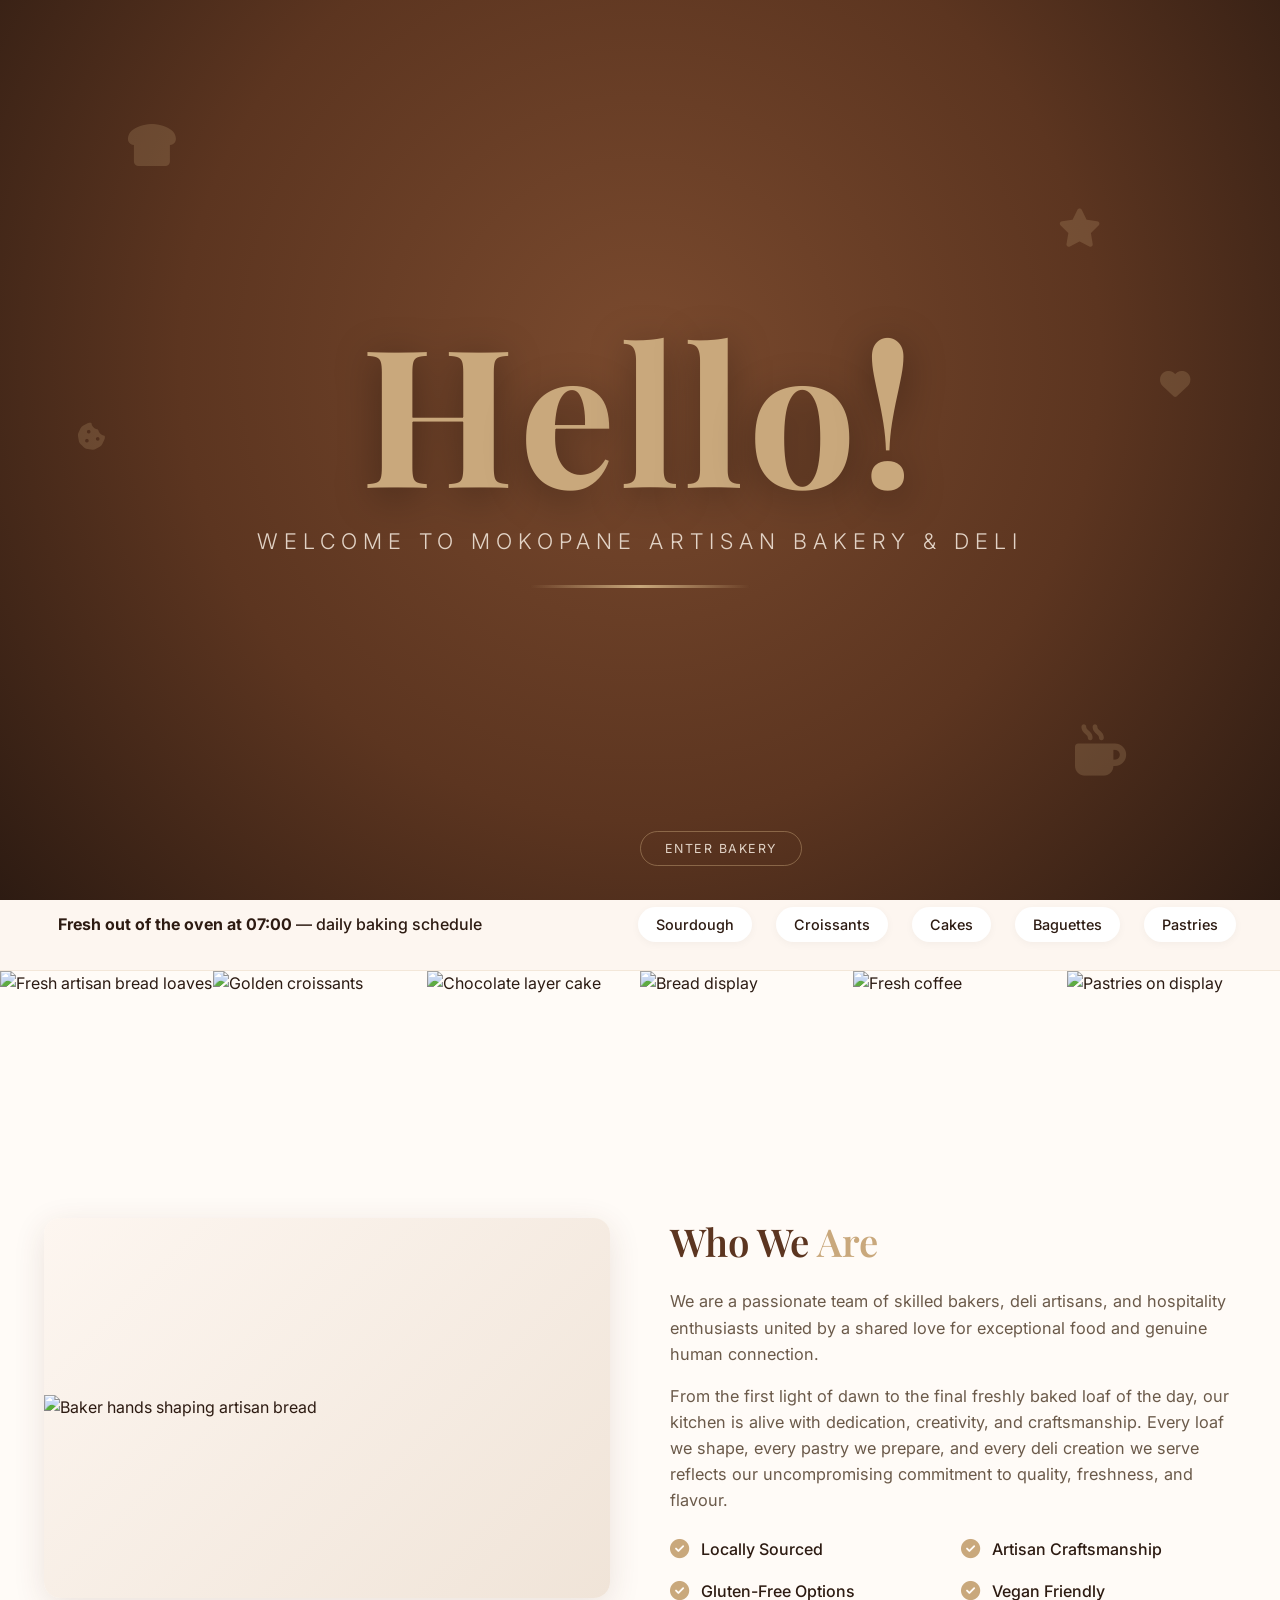
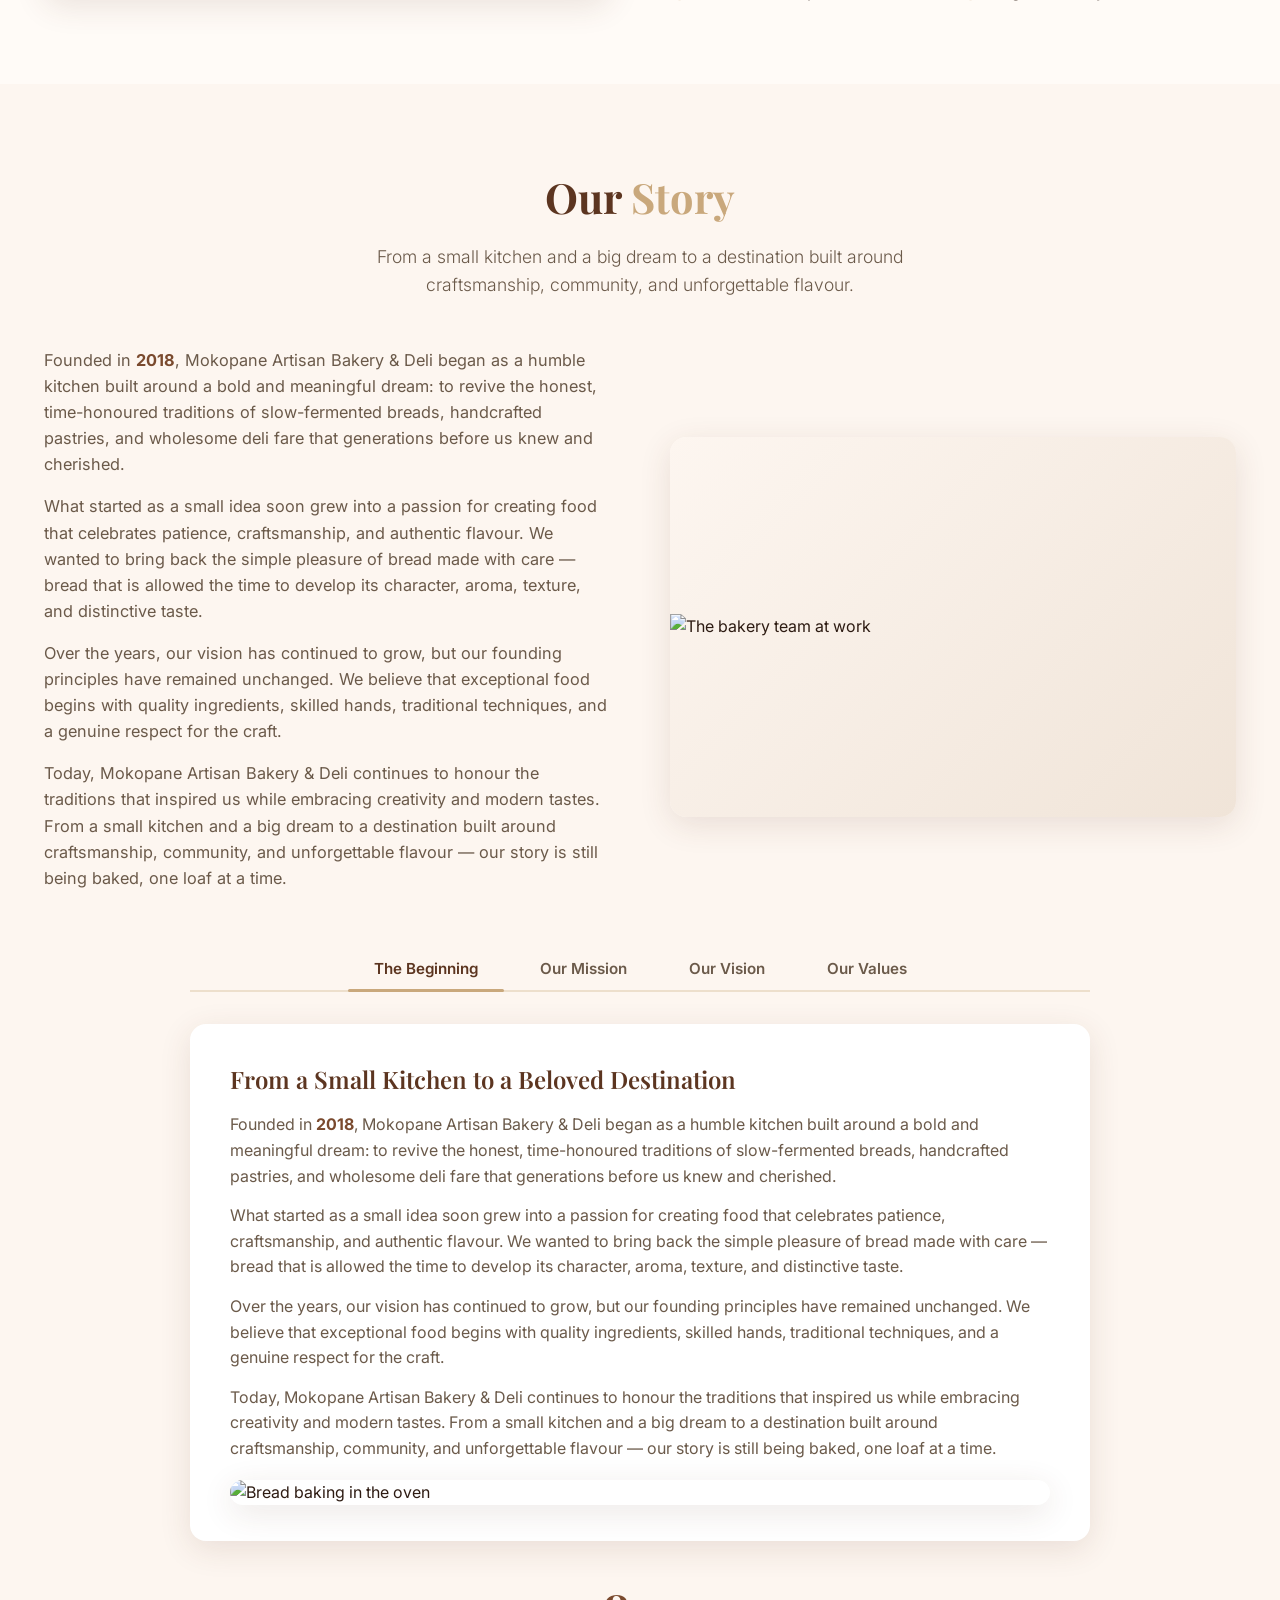
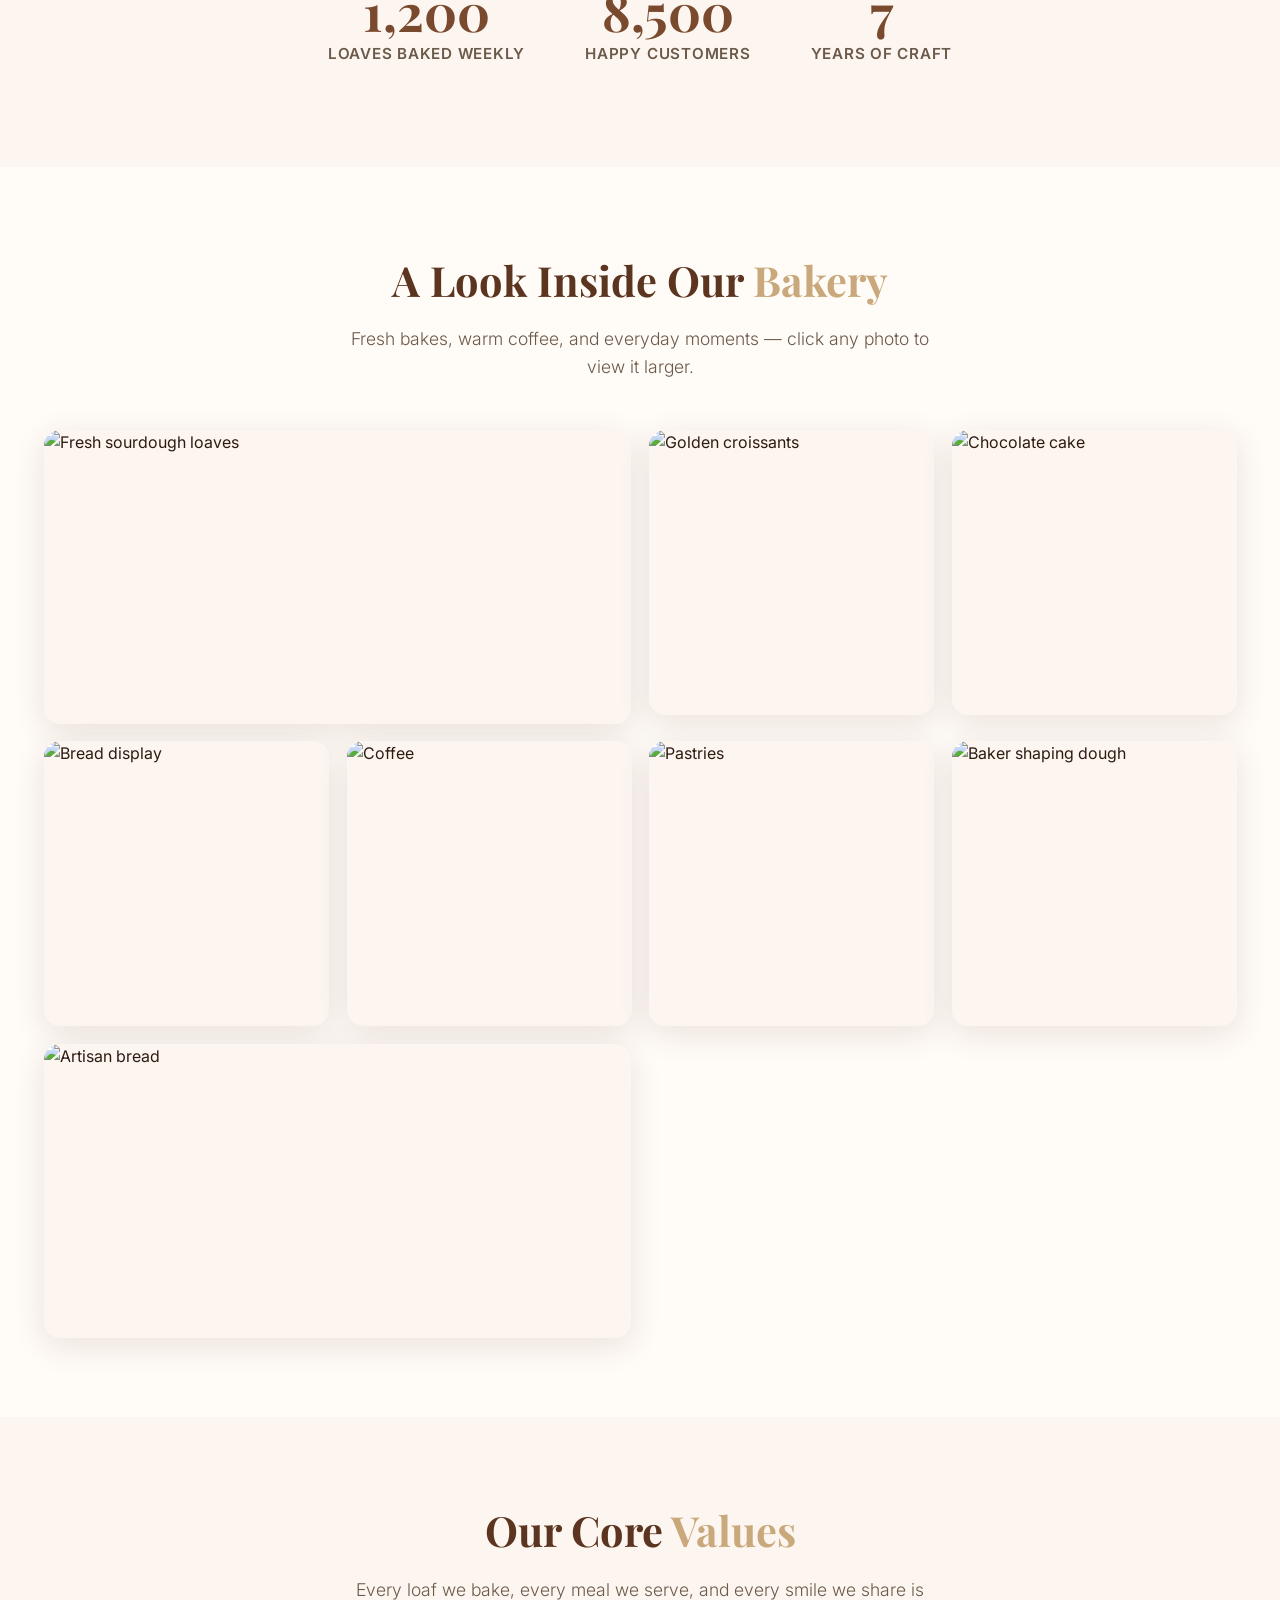
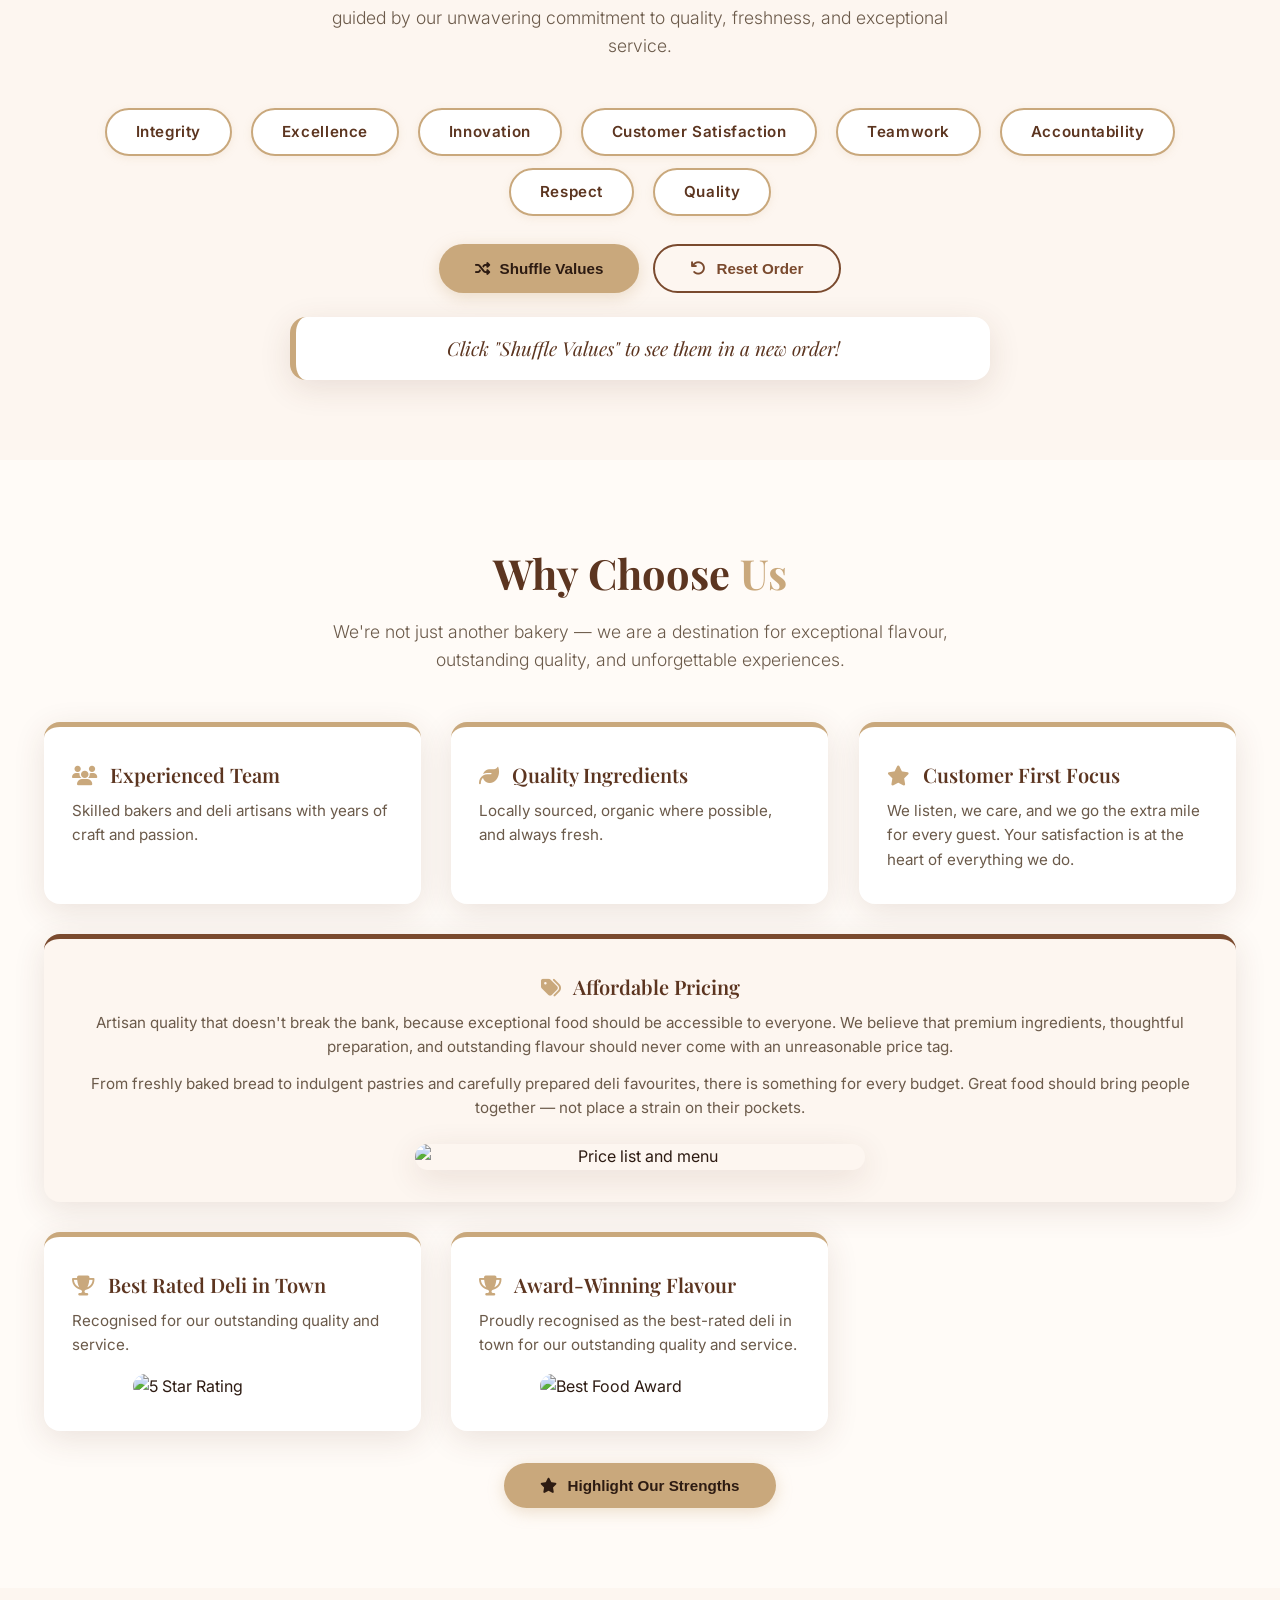
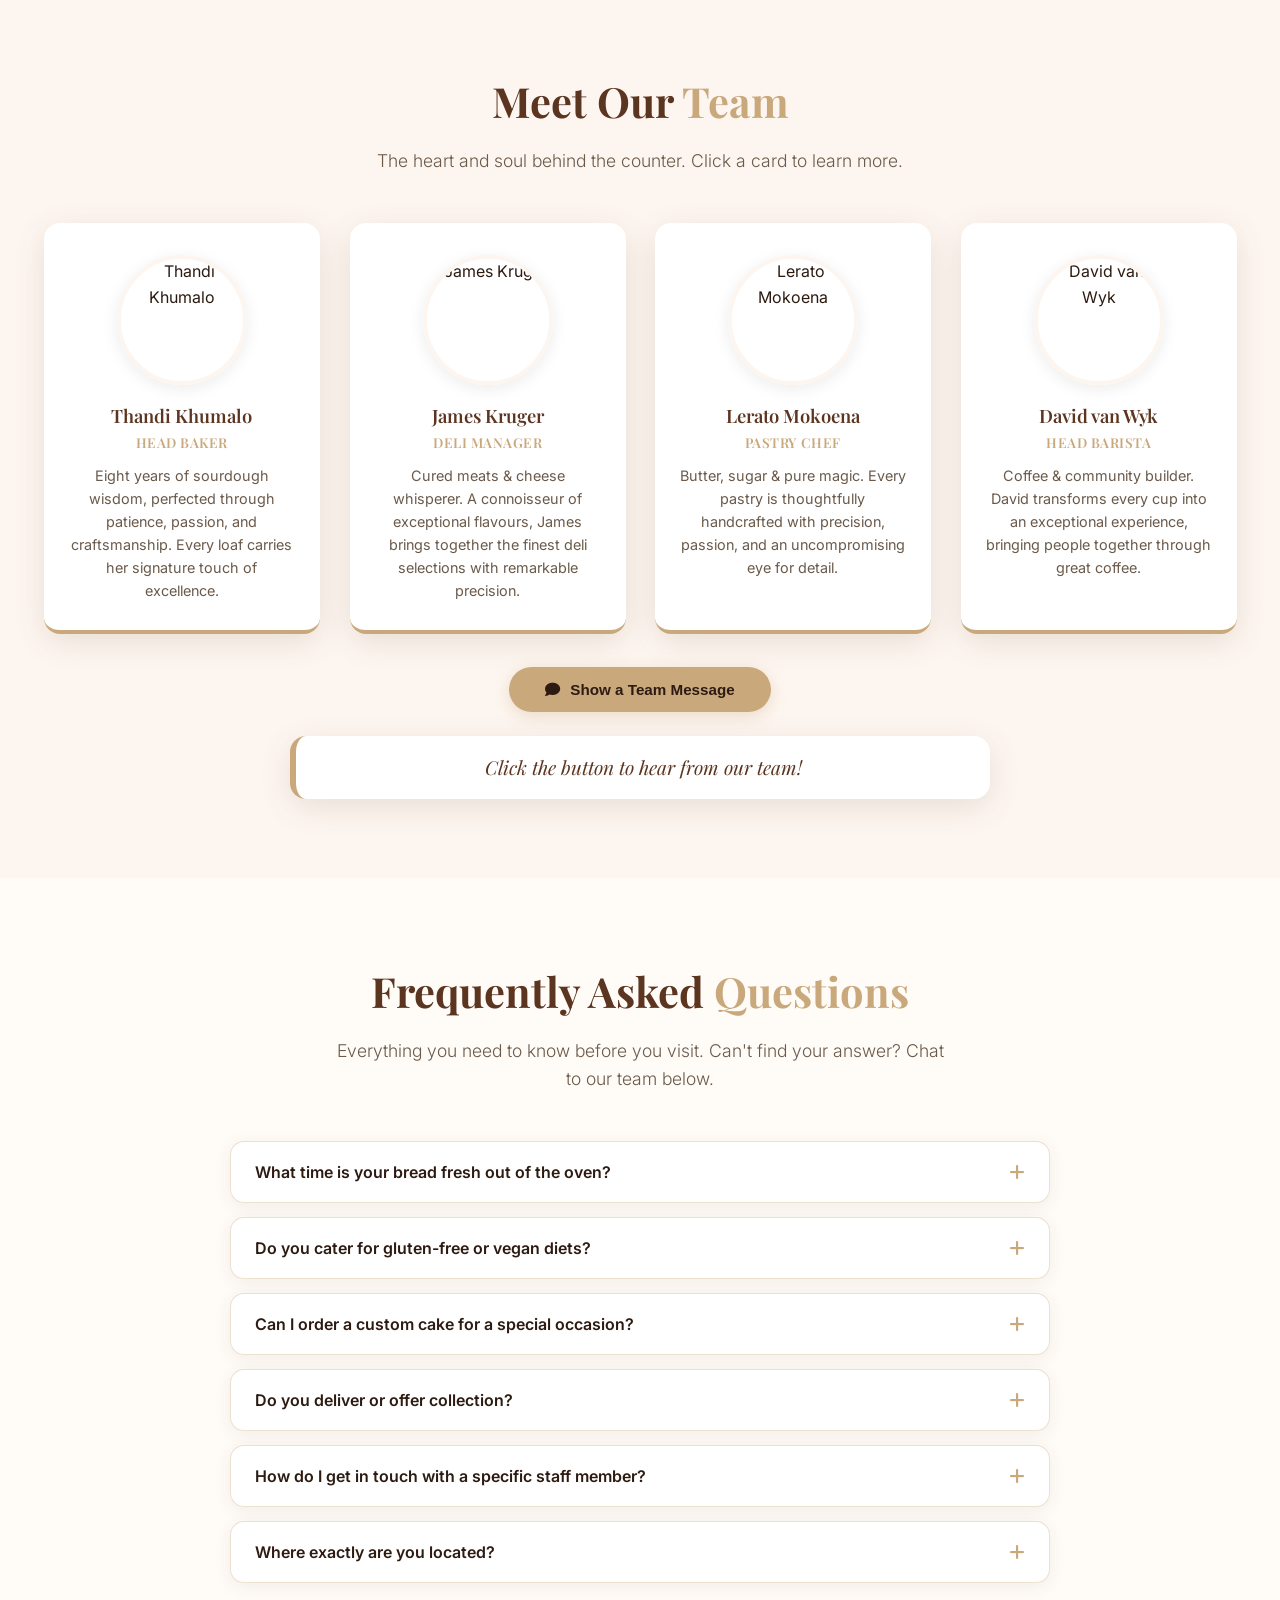
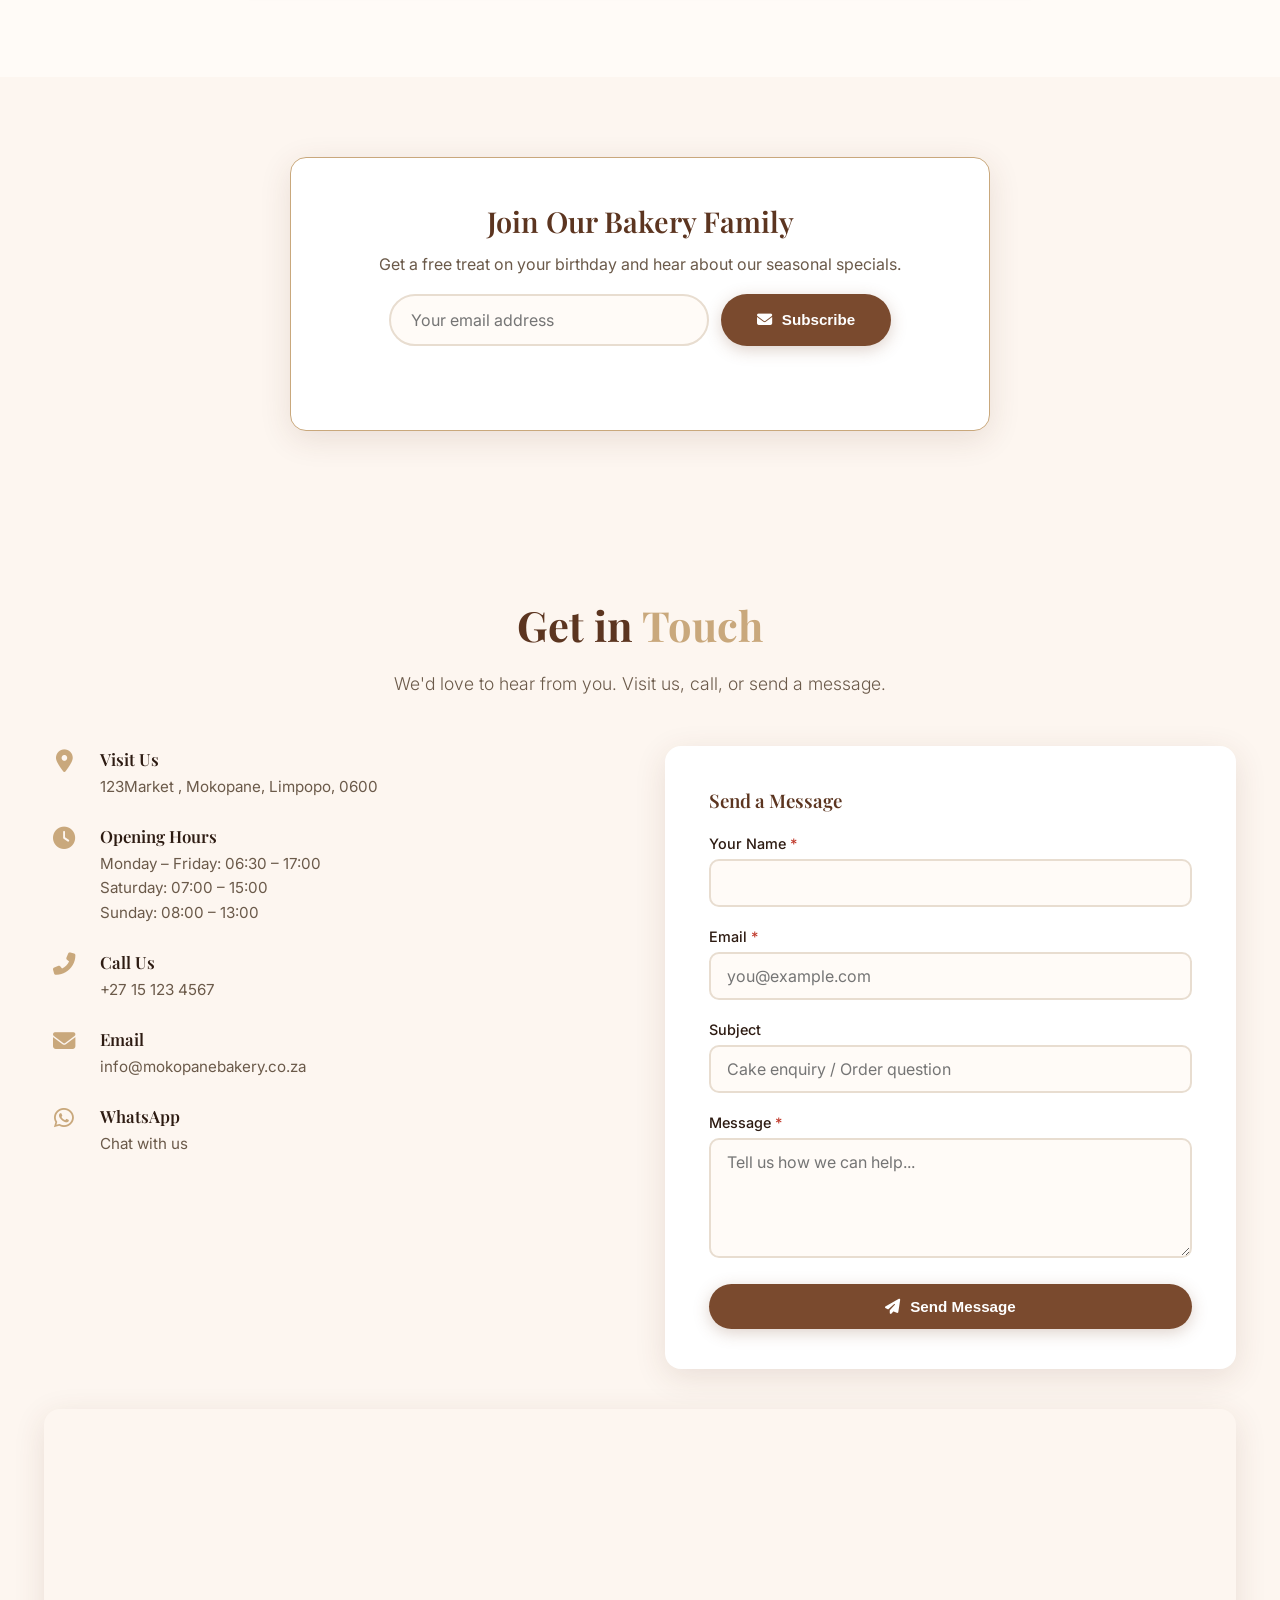
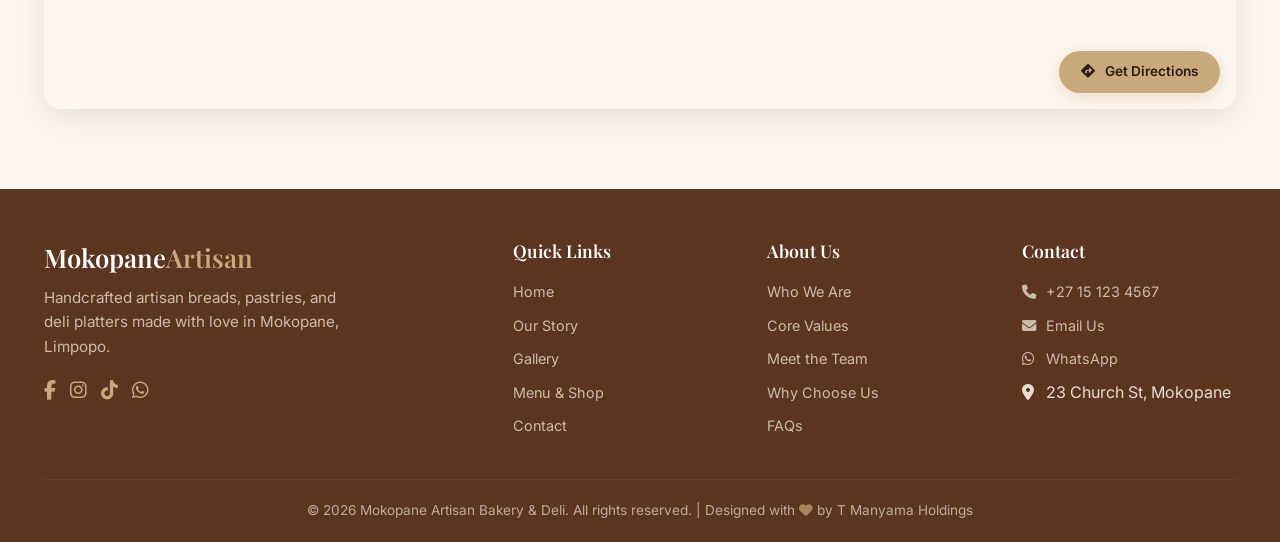
==== Final POE WEDE Part 3 Thapelo Daniel Manyama ST10270404/Websites/About Us.html @ 0e778c8f "Add files via upload" ====
<!DOCTYPE html>
<html lang="en">
<head>
  <meta charset="UTF-8" />
  <meta name="viewport" content="width=device-width, initial-scale=1.0"/>
  <title>About Us | Mokopane Artisan Bakery &amp; Deli</title>

  <link rel="preconnect" href="https://fonts.googleapis.com">
  <link rel="preconnect" href="https://fonts.gstatic.com" crossorigin>
  <link href="https://fonts.googleapis.com/css2?family=Playfair+Display:ital,wght@0,400;0,600;0,700;1,400&family=Inter:wght@300;400;500;600;700&display=swap" rel="stylesheet">
  <link rel="stylesheet" href="https://cdnjs.cloudflare.com/ajax/libs/font-awesome/6.4.0/css/all.min.css">

  <style>
    /* ===== RESET & BASE ===== */
    * { margin: 0; padding: 0; box-sizing: border-box; }

    :root {
      --primary: #7A4A2E;
      --primary-dark: #5C3520;
      --primary-light: #9B6B4A;
      --gold: #C9A87C;
      --cream: #FDF6F0;
      --warm-white: #FFFBF7;
      --text-dark: #2D1B12;
      --text-muted: #6B5A4A;
      --shadow: 0 8px 32px rgba(90, 50, 30, 0.12);
      --radius: 16px;
      --transition: 0.35s cubic-bezier(0.4, 0, 0.2, 1);
    }

    html { scroll-behavior: smooth; }

    body {
      font-family: 'Inter', sans-serif;
      background: var(--warm-white);
      color: var(--text-dark);
      line-height: 1.6;
      overflow-x: hidden;
    }

    h1, h2, h3, h4, h5 { font-family: 'Playfair Display', serif; font-weight: 600; }
    a { text-decoration: none; color: inherit; }
    img { max-width: 100%; display: block; }

    .container { max-width: 1240px; margin: 0 auto; padding: 0 24px; }
    .section-padding { padding: 80px 0; }

    .section-title {
      font-size: 2.6rem; font-weight: 700; text-align: center;
      margin-bottom: 12px; color: var(--primary-dark);
    }
    .section-subtitle {
      text-align: center; font-size: 1.1rem; color: var(--text-muted);
      max-width: 620px; margin: 0 auto 48px; font-weight: 300;
    }

    .btn {
      display: inline-flex; align-items: center; gap: 10px;
      padding: 14px 36px; border-radius: 50px; font-weight: 600;
      font-size: 0.95rem; border: none; cursor: pointer;
      transition: var(--transition); background: var(--primary); color: #fff;
      box-shadow: 0 4px 16px rgba(122, 74, 46, 0.25);
    }
    .btn:hover {
      background: var(--primary-dark); transform: translateY(-3px);
      box-shadow: 0 8px 28px rgba(122, 74, 46, 0.35);
    }
    .btn-outline {
      background: transparent; color: var(--primary);
      border: 2px solid var(--primary); box-shadow: none;
    }
    .btn-outline:hover { background: var(--primary); color: #fff; border-color: var(--primary); }
    .btn-gold {
      background: var(--gold); color: var(--text-dark);
      box-shadow: 0 4px 16px rgba(201, 168, 124, 0.35);
    }
    .btn-gold:hover { background: #b8976a; color: #fff; }

    /* ============================================================
       NEW: HELLO WELCOME ANIMATION OVERLAY
    ============================================================ */
    .hello-overlay {
      position: fixed; inset: 0; z-index: 9000;
      background: radial-gradient(circle at 50% 40%, #7A4A2E 0%, #5C3520 55%, #2D1B12 100%);
      display: flex; align-items: center; justify-content: center;
      flex-direction: column; overflow: hidden;
      transition: opacity 0.9s cubic-bezier(0.4, 0, 0.2, 1),
                  visibility 0.9s cubic-bezier(0.4, 0, 0.2, 1);
    }
    .hello-overlay.hide {
      opacity: 0; visibility: hidden; pointer-events: none;
    }

    /* Decorative floating bread/star icons */
    .hello-overlay .hello-float {
      position: absolute; color: rgba(201, 168, 124, 0.22);
      font-size: 2rem; animation: floaty 6s ease-in-out infinite;
      pointer-events: none; user-select: none;
    }
    .hello-overlay .hello-float:nth-child(1) { top: 12%; left: 10%; font-size: 3rem; animation-delay: 0s; }
    .hello-overlay .hello-float:nth-child(2) { top: 22%; right: 14%; font-size: 2.4rem; animation-delay: 0.8s; }
    .hello-overlay .hello-float:nth-child(3) { bottom: 18%; left: 16%; font-size: 2.6rem; animation-delay: 1.6s; }
    .hello-overlay .hello-float:nth-child(4) { bottom: 12%; right: 12%; font-size: 3.2rem; animation-delay: 2.4s; }
    .hello-overlay .hello-float:nth-child(5) { top: 46%; left: 6%; font-size: 1.8rem; animation-delay: 1.2s; }
    .hello-overlay .hello-float:nth-child(6) { top: 40%; right: 7%; font-size: 1.9rem; animation-delay: 3s; }

    @keyframes floaty {
      0%, 100% { transform: translateY(0) rotate(0deg); }
      50% { transform: translateY(-22px) rotate(8deg); }
    }

    /* Main greeting text */
    .hello-greeting {
      font-family: 'Playfair Display', serif;
      font-weight: 700;
      font-size: clamp(4rem, 16vw, 12rem);
      color: var(--gold);
      letter-spacing: 0.02em;
      line-height: 1;
      display: flex;
      text-shadow: 0 8px 40px rgba(0, 0, 0, 0.35);
      position: relative; z-index: 2;
    }
    .hello-greeting span {
      display: inline-block;
      opacity: 0;
      transform: translateY(60px) rotate(-8deg) scale(0.6);
      animation: letterPop 0.7s cubic-bezier(0.34, 1.56, 0.64, 1) forwards;
      will-change: opacity, transform;
    }
    .hello-greeting span:nth-child(1) { animation-delay: 0.35s; }
    .hello-greeting span:nth-child(2) { animation-delay: 0.5s; }
    .hello-greeting span:nth-child(3) { animation-delay: 0.65s; }
    .hello-greeting span:nth-child(4) { animation-delay: 0.8s; }
    .hello-greeting span:nth-child(5) { animation-delay: 0.95s; }
    .hello-greeting span:nth-child(6) { animation-delay: 1.1s; }
    .hello-greeting span.wave {
      display: inline-block;
      animation: letterPop 0.7s cubic-bezier(0.34, 1.56, 0.64, 1) forwards,
                 waveHand 1.6s ease-in-out infinite 1.9s;
      transform-origin: 70% 80%;
    }

    @keyframes letterPop {
      0% { opacity: 0; transform: translateY(60px) rotate(-8deg) scale(0.6); }
      100% { opacity: 1; transform: translateY(0) rotate(0deg) scale(1); }
    }
    @keyframes waveHand {
      0%, 100% { transform: rotate(0deg); }
      20% { transform: rotate(20deg); }
      40% { transform: rotate(-12deg); }
      60% { transform: rotate(16deg); }
      80% { transform: rotate(-6deg); }
    }

    /* Subtitle */
    .hello-sub {
      font-family: 'Inter', sans-serif;
      font-size: clamp(0.95rem, 2.4vw, 1.35rem);
      font-weight: 300;
      color: #f0e4d8;
      letter-spacing: 0.28em;
      text-transform: uppercase;
      margin-top: 20px;
      opacity: 0;
      animation: subFade 1s ease 1.4s forwards;
      text-align: center;
      position: relative; z-index: 2;
      padding: 0 20px;
    }
    @keyframes subFade {
      0% { opacity: 0; transform: translateY(16px); }
      100% { opacity: 0.9; transform: translateY(0); }
    }

    /* Golden shimmer line */
    .hello-line {
      width: 0; height: 3px; margin-top: 26px;
      background: linear-gradient(90deg, transparent, var(--gold), transparent);
      border-radius: 3px;
      animation: lineGrow 1.2s ease 1.7s forwards;
      position: relative; z-index: 2;
    }
    @keyframes lineGrow { to { width: 220px; } }

    /* Skip button */
    .hello-skip {
      position: absolute; bottom: 34px; left: 50%;
      transform: translateX(-50%);
      background: transparent;
      border: 1.5px solid rgba(201, 168, 124, 0.5);
      color: #f0e4d8; border-radius: 50px;
      padding: 9px 24px; font-family: 'Inter', sans-serif;
      font-size: 0.78rem; letter-spacing: 0.12em; text-transform: uppercase;
      cursor: pointer; transition: var(--transition);
      opacity: 0; animation: subFade 1s ease 2.1s forwards;
      z-index: 3;
    }
    .hello-skip:hover { background: var(--gold); color: var(--text-dark); border-color: var(--gold); }

    /* Exit animation for greeting (plays before hiding) */
    .hello-overlay.leaving .hello-greeting span {
      animation: letterOut 0.5s cubic-bezier(0.4, 0, 0.2, 1) forwards;
    }
    .hello-overlay.leaving .hello-greeting span:nth-child(1) { animation-delay: 0s; }
    .hello-overlay.leaving .hello-greeting span:nth-child(2) { animation-delay: 0.05s; }
    .hello-overlay.leaving .hello-greeting span:nth-child(3) { animation-delay: 0.1s; }
    .hello-overlay.leaving .hello-greeting span:nth-child(4) { animation-delay: 0.15s; }
    .hello-overlay.leaving .hello-greeting span:nth-child(5) { animation-delay: 0.2s; }
    .hello-overlay.leaving .hello-greeting span:nth-child(6) { animation-delay: 0.25s; }
    @keyframes letterOut {
      0% { opacity: 1; transform: translateY(0) scale(1); }
      100% { opacity: 0; transform: translateY(-50px) scale(0.7); }
    }

    @media (prefers-reduced-motion: reduce) {
      .hello-overlay, .hello-overlay * { animation: none !important; }
      .hello-greeting span { opacity: 1; transform: none; }
      .hello-sub, .hello-skip { opacity: 1; }
      .hello-line { width: 220px; }
    }

    /* ===== TOP BAR ===== */
    .top-bar {
      background: var(--primary-dark); color: #f0e4d8;
      font-size: 0.8rem; padding: 6px 0; letter-spacing: 0.3px;
    }
    .top-bar .container {
      display: flex; justify-content: space-between; align-items: center;
      flex-wrap: wrap; gap: 6px 16px;
    }
    .top-bar a { color: #f0e4d8; transition: var(--transition); }
    .top-bar a:hover { color: var(--gold); }
    .top-bar .socials { display: flex; gap: 14px; }

    /* ===== HEADER / NAV ===== */
    .header {
      background: var(--warm-white); box-shadow: 0 2px 20px rgba(0, 0, 0, 0.05);
      position: sticky; top: 0; z-index: 1000; transition: var(--transition);
    }
    .header.scrolled { box-shadow: 0 4px 30px rgba(0, 0, 0, 0.08); }
    .header .container {
      display: flex; justify-content: space-between; align-items: center;
      padding-top: 14px; padding-bottom: 14px;
    }
    .logo {
      display: flex; align-items: center; gap: 12px;
      font-family: 'Playfair Display', serif; font-size: 1.5rem;
      font-weight: 700; color: var(--primary-dark);
    }
    .logo i { font-size: 2rem; color: var(--gold); }
    .logo span { color: var(--gold); }

    .nav-links { display: flex; align-items: center; gap: 28px; list-style: none; }
    .nav-links a {
      font-weight: 500; font-size: 0.9rem; color: var(--text-dark);
      transition: var(--transition); position: relative;
    }
    .nav-links a::after {
      content: ''; position: absolute; bottom: -4px; left: 0;
      width: 0; height: 2px; background: var(--gold); transition: var(--transition);
    }
    .nav-links a:hover::after, .nav-links a.active::after { width: 100%; }
    .nav-links a:hover { color: var(--primary); }

    .nav-actions { display: flex; align-items: center; gap: 16px; }
    .nav-actions .cart-btn {
      position: relative; font-size: 1.3rem; color: var(--text-dark);
      transition: var(--transition); cursor: pointer; background: none; border: none;
    }
    .nav-actions .cart-btn:hover { color: var(--primary); }
    .cart-count {
      position: absolute; top: -8px; right: -10px; background: var(--gold);
      color: var(--text-dark); font-size: 0.65rem; font-weight: 700;
      width: 20px; height: 20px; border-radius: 50%;
      display: flex; align-items: center; justify-content: center;
    }
    .hamburger {
      display: none; flex-direction: column; gap: 5px;
      cursor: pointer; background: none; border: none; padding: 4px;
    }
    .hamburger span {
      width: 28px; height: 2.5px; background: var(--text-dark);
      border-radius: 4px; transition: var(--transition);
    }

    /* ===== HERO SLIDER ===== */
    .hero {
      position: relative; height: 88vh; min-height: 520px;
      max-height: 780px; overflow: hidden; background: var(--cream);
    }
    .hero-slider { width: 100%; height: 100%; position: relative; }
    .hero-slide {
      position: absolute; inset: 0; opacity: 0;
      transition: opacity 1s ease-in-out; display: flex;
      align-items: center; padding: 0 40px;
      background-size: cover; background-position: center;
      background-repeat: no-repeat;
    }
    .hero-slide.active { opacity: 1; }
    .hero-slide::before {
      content: ''; position: absolute; inset: 0;
      background: linear-gradient(135deg, rgba(45, 27, 18, 0.65) 0%, rgba(45, 27, 18, 0.2) 60%, transparent 80%);
      z-index: 1;
    }
    .hero-content {
      position: relative; z-index: 2; max-width: 600px;
      color: #fff; animation: fadeUp 0.8s ease forwards;
    }
    @keyframes fadeUp {
      from { opacity: 0; transform: translateY(30px); }
      to { opacity: 1; transform: translateY(0); }
    }
    .hero-content .badge {
      display: inline-block; background: var(--gold); color: var(--text-dark);
      padding: 4px 18px; border-radius: 50px; font-size: 0.75rem;
      font-weight: 600; letter-spacing: 1px; text-transform: uppercase;
      margin-bottom: 16px;
    }
    .hero-content h1 {
      font-size: 3.6rem; font-weight: 700; line-height: 1.1;
      margin-bottom: 16px; text-shadow: 0 2px 20px rgba(0, 0, 0, 0.2);
    }
    .hero-content p {
      font-size: 1.15rem; opacity: 0.9; margin-bottom: 28px;
      max-width: 480px; font-weight: 300;
    }
    .hero-content .hero-btns { display: flex; flex-wrap: wrap; gap: 14px; }

    .hero-slider .dots {
      position: absolute; bottom: 30px; left: 50%; transform: translateX(-50%);
      z-index: 5; display: flex; gap: 12px;
    }
    .hero-slider .dots span {
      width: 12px; height: 12px; border-radius: 50%;
      background: rgba(255, 255, 255, 0.4); cursor: pointer; transition: var(--transition);
    }
    .hero-slider .dots span.active { background: var(--gold); transform: scale(1.2); }

    /* ===== BAKING SCHEDULE ===== */
    .baking-schedule {
      background: var(--cream); padding: 28px 0;
      border-bottom: 1px solid rgba(201, 168, 124, 0.2);
    }
    .baking-schedule .container {
      display: flex; justify-content: space-between; align-items: center;
      flex-wrap: wrap; gap: 16px 24px;
    }
    .baking-schedule .schedule-text {
      display: flex; align-items: center; gap: 14px; font-weight: 500;
    }
    .baking-schedule .schedule-text i { font-size: 1.6rem; color: var(--gold); }
    .baking-schedule .schedule-items {
      display: flex; gap: 24px; flex-wrap: wrap; font-size: 0.9rem;
    }
    .baking-schedule .schedule-items span {
      background: #fff; padding: 6px 18px; border-radius: 50px;
      box-shadow: 0 2px 8px rgba(0, 0, 0, 0.04); font-weight: 500;
    }

    /* ===== TESTIMONIALS ===== */
    .testimonials { background: var(--cream); padding: 60px 0; }
    .testimonial-grid {
      display: grid; grid-template-columns: repeat(auto-fit, minmax(240px, 1fr)); gap: 30px;
    }
    .testimonial-card {
      background: #fff; padding: 32px 28px; border-radius: var(--radius);
      box-shadow: var(--shadow); text-align: center; transition: var(--transition);
    }
    .testimonial-card:hover {
      transform: translateY(-6px); box-shadow: 0 12px 40px rgba(90, 50, 30, 0.15);
    }
    .testimonial-card .stars { color: var(--gold); margin-bottom: 12px; font-size: 1.1rem; }
    .testimonial-card p { font-style: italic; font-size: 0.95rem; color: var(--text-muted); margin-bottom: 16px; }
    .testimonial-card .author { font-weight: 600; color: var(--primary-dark); }

    /* ===== ABOUT / STORY SECTIONS ===== */
    .about { background: var(--warm-white); }
    .about-grid {
      display: grid; grid-template-columns: 1fr 1fr; gap: 60px; align-items: center;
    }
    .about-image {
      border-radius: var(--radius); overflow: hidden; box-shadow: var(--shadow);
      background: linear-gradient(135deg, var(--cream), #f0e4d8);
      min-height: 380px; display: flex; align-items: center;
      justify-content: center; position: relative;
    }
    .about-image img { width: 100%; height: 100%; object-fit: cover; }
    .about-image .placeholder-icon { font-size: 5rem; color: var(--gold); opacity: 0.5; }
    .about-content h2 { font-size: 2.4rem; margin-bottom: 16px; color: var(--primary-dark); }
    .about-content p { color: var(--text-muted); margin-bottom: 16px; font-size: 1.02rem; }
    .about-values { display: grid; grid-template-columns: 1fr 1fr; gap: 16px; margin-top: 24px; }
    .about-values .value-item { display: flex; align-items: center; gap: 12px; font-weight: 500; }
    .about-values .value-item i { color: var(--gold); font-size: 1.2rem; }

    /* ===== MISSION VISION CARDS ===== */
    .mission-vision { display: grid; grid-template-columns: 1fr 1fr; gap: 30px; margin-top: 0; }
    .mission-vision > div {
      background: #fff; padding: 36px 32px; border-radius: var(--radius);
      box-shadow: var(--shadow); border-left: 6px solid var(--gold);
      transition: var(--transition);
    }
    .mission-vision > div:hover {
      transform: translateY(-6px); box-shadow: 0 12px 40px rgba(90, 50, 30, 0.15);
    }
    .mission-vision h3 { font-size: 1.6rem; margin-bottom: 12px; color: var(--primary-dark); }
    .mission-vision p { color: var(--text-muted); font-size: 0.98rem; margin-bottom: 0; }

    /* ===== VALUES CLOUD ===== */
    .values-cloud {
      display: flex; flex-wrap: wrap; justify-content: center;
      gap: 0.8rem 1.2rem; margin-top: 1rem;
    }
    .values-cloud span {
      font-family: 'Inter', sans-serif; font-weight: 600; font-size: 0.95rem;
      letter-spacing: 0.04em; color: var(--primary-dark); background: #fff;
      padding: 0.6rem 1.8rem; border-radius: 50px; border: 2px solid var(--gold);
      transition: var(--transition); box-shadow: 0 2px 8px rgba(201, 168, 124, 0.15);
      cursor: pointer;
    }
    .values-cloud span:hover {
      background: var(--primary); color: #fff; transform: scale(1.05); border-color: var(--primary);
    }

    /* ===== TEAM GRID ===== */
    .team-grid {
      display: grid; grid-template-columns: repeat(4, 1fr);
      gap: 30px; margin-top: 1.5rem;
    }
    .team-card {
      background: #fff; padding: 32px 24px 28px; border-radius: var(--radius);
      box-shadow: var(--shadow); text-align: center; transition: var(--transition);
      border-bottom: 4px solid var(--gold); cursor: pointer;
    }
    .team-card:hover {
      transform: translateY(-6px); box-shadow: 0 12px 40px rgba(90, 50, 30, 0.15);
    }
    .team-card img {
      border-radius: 50%; width: 130px; height: 130px; object-fit: cover;
      margin: 0 auto 1rem auto; border: 4px solid var(--cream);
      box-shadow: 0 4px 16px rgba(44, 24, 16, 0.08);
    }
    .team-card h3 { font-size: 1.15rem; margin-bottom: 2px; color: var(--primary-dark); }
    .team-card .role {
      font-family: 'Playfair Display', serif; font-weight: 600; font-size: 0.85rem;
      color: var(--gold); letter-spacing: 0.04em; margin-bottom: 10px;
      text-transform: uppercase;
    }
    .team-card p { font-size: 0.9rem; color: var(--text-muted); margin-bottom: 0; line-height: 1.6; }

    /* ===== WHY CARDS ===== */
    .why-grid { display: grid; grid-template-columns: 1fr 1fr 1fr; gap: 30px; margin-top: 1.5rem; }
    .why-card {
      background: #fff; padding: 32px 28px; border-radius: var(--radius);
      box-shadow: var(--shadow); border-top: 5px solid var(--gold);
      transition: var(--transition);
    }
    .why-card:hover {
      transform: translateY(-6px); box-shadow: 0 12px 40px rgba(90, 50, 30, 0.15);
    }
    .why-card h3 { font-size: 1.25rem; color: var(--primary-dark); margin-bottom: 8px; }
    .why-card p { font-size: 0.95rem; color: var(--text-muted); margin-bottom: 0; }
    .why-card.full-width {
      grid-column: 1 / -1; text-align: center; background: var(--cream);
      border-top-color: var(--primary);
    }
    .why-card.full-width img {
      max-width: 450px; margin: 1rem auto 0 auto; border-radius: var(--radius);
    }

    /* ===== COUNTERS ===== */
    .counter-box {
      display: flex; flex-wrap: wrap; justify-content: center;
      gap: 40px 60px; margin: 40px 0 20px;
    }
    .counter-item { text-align: center; }
    .counter-number {
      font-family: 'Playfair Display', serif; font-size: 3.2rem;
      font-weight: 700; color: var(--primary); line-height: 1.2;
    }
    .counter-label {
      font-size: 0.95rem; color: var(--text-muted); font-weight: 600;
      letter-spacing: 0.05em; text-transform: uppercase;
    }

    /* ===== FUN FACT BOX ===== */
    .fun-fact-box {
      background: #fff; border-radius: var(--radius); padding: 28px 32px;
      margin: 2rem auto 0; max-width: 700px; border: 2px dashed var(--gold);
      text-align: center; cursor: pointer; transition: var(--transition);
      box-shadow: var(--shadow);
    }
    .fun-fact-box:hover { background: var(--cream); transform: scale(1.01); }
    .fun-fact-box .fact-text {
      font-size: 1.15rem; font-weight: 600; color: var(--primary-dark);
      margin: 8px 0 0 0; font-family: 'Playfair Display', serif; font-style: italic;
    }
    .fact-label {
      display: inline-block; background: var(--gold); color: #fff;
      font-weight: 700; font-size: 0.75rem; letter-spacing: 0.1em;
      padding: 4px 18px; border-radius: 50px; text-transform: uppercase;
    }

    /* ===== QUOTE DISPLAY ===== */
    .quote-display {
      font-family: 'Playfair Display', serif; font-style: italic; font-size: 1.2rem;
      color: var(--primary-dark); text-align: center; margin: 24px auto 0;
      max-width: 700px; min-height: 3rem; padding: 16px 24px; background: #fff;
      border-radius: var(--radius); border-left: 6px solid var(--gold);
      transition: var(--transition); box-shadow: var(--shadow);
    }

    /* ===== PHOTO GALLERY ===== */
    .gallery-grid {
      display: grid; grid-template-columns: repeat(4, 1fr);
      gap: 18px; margin-top: 1.5rem;
    }
    .gallery-item {
      position: relative; border-radius: var(--radius); overflow: hidden;
      box-shadow: var(--shadow); cursor: pointer; aspect-ratio: 1 / 1;
      background: var(--cream);
    }
    .gallery-item img {
      width: 100%; height: 100%; object-fit: cover;
      transition: transform 0.6s cubic-bezier(0.4, 0, 0.2, 1);
    }
    .gallery-item:hover img { transform: scale(1.08); }
    .gallery-item::after {
      content: ''; position: absolute; inset: 0;
      background: linear-gradient(to top, rgba(45, 27, 18, 0.7) 0%, transparent 55%);
      opacity: 0; transition: var(--transition);
    }
    .gallery-item:hover::after { opacity: 1; }
    .gallery-caption {
      position: absolute; left: 0; right: 0; bottom: 0;
      padding: 16px; color: #fff; z-index: 2;
      font-size: 0.85rem; font-weight: 600;
      transform: translateY(12px); opacity: 0;
      transition: var(--transition);
    }
    .gallery-item:hover .gallery-caption { transform: translateY(0); opacity: 1; }
    .gallery-item.wide { grid-column: span 2; aspect-ratio: 2 / 1; }

    /* ===== LIGHTBOX ===== */
    .lightbox {
      position: fixed; inset: 0; z-index: 4000;
      background: rgba(20, 10, 5, 0.92);
      backdrop-filter: blur(6px);
      display: flex; align-items: center; justify-content: center;
      padding: 30px; opacity: 0; visibility: hidden;
      transition: opacity 0.3s ease, visibility 0.3s ease;
    }
    .lightbox.open { opacity: 1; visibility: visible; }
    .lightbox img {
      max-width: 90vw; max-height: 85vh;
      border-radius: 12px; box-shadow: 0 30px 80px rgba(0,0,0,0.5);
      transform: scale(0.94); transition: transform 0.35s cubic-bezier(0.34, 1.56, 0.64, 1);
    }
    .lightbox.open img { transform: scale(1); }
    .lightbox-close {
      position: absolute; top: 22px; right: 26px;
      width: 48px; height: 48px; border-radius: 50%;
      background: rgba(255,255,255,0.12); border: none; color: #fff;
      font-size: 1.2rem; cursor: pointer; transition: var(--transition);
    }
    .lightbox-close:hover { background: var(--gold); color: var(--text-dark); transform: rotate(90deg); }
    .lightbox-caption {
      position: absolute; bottom: 24px; left: 0; right: 0;
      text-align: center; color: #f0e4d8; font-size: 0.95rem;
      font-weight: 500; padding: 0 20px;
    }

    /* ===== IMAGE STRIP ===== */
    .image-strip {
      display: grid; grid-template-columns: repeat(6, 1fr); gap: 0;
    }
    .image-strip img {
      width: 100%; height: 160px; object-fit: cover;
      transition: transform 0.5s ease, filter 0.5s ease;
      filter: saturate(0.9);
    }
    .image-strip img:hover { transform: scale(1.05); filter: saturate(1.15); z-index: 2; position: relative; }

    /* ===== NEWSLETTER ===== */
    .newsletter-box {
      background: #fff; border-radius: var(--radius); padding: 40px 48px;
      max-width: 700px; margin: 0 auto; text-align: center;
      box-shadow: var(--shadow); border: 1px solid var(--gold);
    }
    .newsletter-box input {
      font-family: 'Inter', sans-serif; padding: 14px 20px; border-radius: 50px;
      border: 2px solid #e8ddd0; font-size: 1rem; width: 100%;
      max-width: 320px; outline: none; transition: var(--transition);
      background: var(--warm-white);
    }
    .newsletter-box input:focus { border-color: var(--gold); }
    .newsletter-box .input-row {
      display: flex; flex-wrap: wrap; gap: 12px; justify-content: center; margin-top: 16px;
    }
    .newsletter-msg {
      font-weight: 600; margin-top: 16px; min-height: 1.8rem; color: #2e7d32;
    }
    .newsletter-msg.error { color: #c62828; }

    /* ===== CONTACT ===== */
    .contact { background: var(--cream); }
    .contact-grid { display: grid; grid-template-columns: 1fr 1fr; gap: 50px; }
    .contact-info .info-item {
      display: flex; align-items: flex-start; gap: 16px; margin-bottom: 24px;
    }
    .contact-info .info-item i {
      font-size: 1.4rem; color: var(--gold); width: 40px;
      text-align: center; margin-top: 4px;
    }
    .contact-info .info-item h4 { font-size: 1.05rem; margin-bottom: 2px; }
    .contact-info .info-item p { color: var(--text-muted); font-size: 0.95rem; }

    .contact-form {
      background: #fff; padding: 40px 44px; border-radius: var(--radius);
      box-shadow: var(--shadow);
    }
    .contact-form .form-group { margin-bottom: 18px; }
    .contact-form label { font-weight: 500; font-size: 0.9rem; display: block; margin-bottom: 4px; }
    .contact-form input, .contact-form textarea {
      width: 100%; padding: 12px 16px; border: 2px solid #e8ddd0;
      border-radius: 10px; font-size: 1rem; font-family: 'Inter', sans-serif;
      transition: var(--transition); background: var(--warm-white);
    }
    .contact-form input:focus, .contact-form textarea:focus {
      border-color: var(--gold); outline: none;
      box-shadow: 0 0 0 4px rgba(201, 168, 124, 0.15);
    }
    .contact-form textarea { resize: vertical; min-height: 120px; }

    .map-container {
      margin-top: 40px; border-radius: var(--radius); overflow: hidden;
      box-shadow: var(--shadow); position: relative;
    }
    .map-container iframe { width: 100%; height: 300px; border: none; display: block; }
    .map-overlay-btn {
      position: absolute; right: 16px; bottom: 16px; z-index: 2;
      padding: 10px 22px; font-size: 0.85rem;
    }

    /* ===== CART SIDEBAR ===== */
    .cart-overlay {
      position: fixed; inset: 0; background: rgba(0, 0, 0, 0.4);
      backdrop-filter: blur(4px); z-index: 2000; opacity: 0;
      visibility: hidden; transition: var(--transition);
    }
    .cart-overlay.open { opacity: 1; visibility: visible; }
    .cart-sidebar {
      position: fixed; top: 0; right: -480px; width: 440px; max-width: 92vw;
      height: 100%; background: #fff; z-index: 2001; padding: 32px 28px;
      transition: right 0.4s cubic-bezier(0.4, 0, 0.2, 1);
      display: flex; flex-direction: column;
      box-shadow: -8px 0 40px rgba(0, 0, 0, 0.08);
    }
    .cart-sidebar.open { right: 0; }
    .cart-sidebar .cart-header {
      display: flex; justify-content: space-between; align-items: center;
      margin-bottom: 24px; padding-bottom: 16px; border-bottom: 2px solid var(--cream);
    }
    .cart-sidebar .cart-header h3 { font-size: 1.4rem; }
    .cart-sidebar .close-cart {
      background: none; border: none; font-size: 1.6rem; cursor: pointer;
      color: var(--text-muted); transition: var(--transition);
    }
    .cart-sidebar .close-cart:hover { color: var(--text-dark); }
    .cart-items { flex: 1; overflow-y: auto; padding-right: 4px; }
    .cart-item { display: flex; gap: 14px; padding: 14px 0; border-bottom: 1px solid #f0ece6; }
    .cart-item .item-info { flex: 1; }
    .cart-item .item-info h4 { font-size: 1rem; font-family: 'Inter', sans-serif; font-weight: 600; }
    .cart-item .item-info .item-price { color: var(--primary); font-weight: 600; }
    .cart-item .item-qty { display: flex; align-items: center; gap: 10px; }
    .cart-item .item-qty button {
      width: 28px; height: 28px; border-radius: 50%; border: 1px solid #ddd;
      background: #fff; cursor: pointer; font-weight: 600; transition: var(--transition);
    }
    .cart-item .item-qty button:hover { background: var(--cream); }
    .cart-item .item-qty span { font-weight: 600; min-width: 24px; text-align: center; }
    .cart-item .remove-item {
      color: #c0392b; background: none; border: none; cursor: pointer;
      font-size: 0.9rem; opacity: 0.6; transition: var(--transition);
    }
    .cart-item .remove-item:hover { opacity: 1; }
    .cart-footer { border-top: 2px solid var(--cream); padding-top: 20px; margin-top: 8px; }
    .cart-footer .total {
      display: flex; justify-content: space-between; font-size: 1.2rem;
      font-weight: 700; margin-bottom: 16px;
    }
    .cart-footer .checkout-btn {
      width: 100%; padding: 14px; border-radius: 50px; border: none;
      background: var(--gold); color: var(--text-dark); font-weight: 700;
      font-size: 1rem; cursor: pointer; transition: var(--transition);
    }
    .cart-footer .checkout-btn:hover { background: #b8976a; transform: scale(1.01); }
    .cart-empty { text-align: center; padding: 40px 0; color: var(--text-muted); }
    .cart-empty i { font-size: 3rem; color: var(--gold); opacity: 0.4; margin-bottom: 12px; }

    /* ===== WHATSAPP FLOAT ===== */
    .whatsapp-float {
      position: fixed; bottom: 28px; right: 28px; z-index: 999;
      background: #25D366; color: #fff; width: 60px; height: 60px;
      border-radius: 50%; display: flex; align-items: center; justify-content: center;
      font-size: 2rem; box-shadow: 0 4px 24px rgba(37, 211, 102, 0.4);
      transition: var(--transition); border: none; cursor: pointer;
    }
    .whatsapp-float:hover { transform: scale(1.08); box-shadow: 0 8px 36px rgba(37, 211, 102, 0.5); }

    /* ===== TOAST ===== */
    .toast {
      position: fixed; bottom: 100px; right: 28px; background: var(--primary-dark);
      color: #fff; padding: 16px 28px; border-radius: 12px; font-weight: 500;
      box-shadow: var(--shadow); z-index: 3000; opacity: 0;
      transform: translateY(20px); transition: var(--transition); pointer-events: none;
    }
    .toast.show { opacity: 1; transform: translateY(0); pointer-events: auto; }

    /* ===== FOOTER ===== */
    .footer { background: var(--primary-dark); color: #e8ddd0; padding: 48px 0 20px; }
    .footer-grid {
      display: grid; grid-template-columns: 2fr 1fr 1fr 1fr;
      gap: 40px; margin-bottom: 32px;
    }
    .footer-brand h3 { font-size: 1.6rem; color: #fff; margin-bottom: 8px; }
    .footer-brand h3 span { color: var(--gold); }
    .footer-brand p { opacity: 0.8; font-size: 0.95rem; max-width: 300px; }
    .footer h4 { color: #fff; margin-bottom: 14px; font-size: 1.1rem; }
    .footer ul { list-style: none; }
    .footer ul li { margin-bottom: 8px; }
    .footer ul a { opacity: 0.8; transition: var(--transition); font-size: 0.9rem; }
    .footer ul a:hover { opacity: 1; color: var(--gold); }
    .footer-bottom {
      border-top: 1px solid rgba(255, 255, 255, 0.08); padding-top: 20px;
      text-align: center; font-size: 0.85rem; opacity: 0.7;
    }

    /* ===== HIGHLIGHT FLASH ===== */
    .highlight-flash { animation: flashBg 1.2s ease; }
    @keyframes flashBg {
      0% { background-color: #fff; }
      30% { background-color: #f7e9d7; }
      100% { background-color: #fff; }
    }

    /* ============================================================
       SCROLL REVEAL ANIMATIONS
    ============================================================ */
    .reveal {
      opacity: 0; transform: translateY(34px);
      transition: opacity 0.8s cubic-bezier(0.4, 0, 0.2, 1),
                  transform 0.8s cubic-bezier(0.4, 0, 0.2, 1);
      will-change: opacity, transform;
    }
    .reveal.visible { opacity: 1; transform: translateY(0); }
    .reveal-left { transform: translateX(-40px); }
    .reveal-right { transform: translateX(40px); }
    .reveal-left.visible, .reveal-right.visible { transform: translateX(0); }

    @media (prefers-reduced-motion: reduce) {
      .reveal { opacity: 1 !important; transform: none !important; transition: none !important; }
      html { scroll-behavior: auto; }
    }

    /* ============================================================
       TABS (Our Story section)
    ============================================================ */
    .tabs { max-width: 900px; margin: 0 auto; }
    .tab-list {
      display: flex; flex-wrap: wrap; justify-content: center;
      gap: 10px; margin-bottom: 32px;
      border-bottom: 2px solid rgba(201, 168, 124, 0.3);
      padding-bottom: 0;
    }
    .tab-btn {
      background: none; border: none; cursor: pointer;
      font-family: 'Inter', sans-serif; font-weight: 600; font-size: 0.95rem;
      color: var(--text-muted); padding: 12px 26px; border-radius: 12px 12px 0 0;
      position: relative; transition: var(--transition);
    }
    .tab-btn::after {
      content: ''; position: absolute; left: 0; right: 0; bottom: -2px;
      height: 3px; background: var(--gold); border-radius: 3px;
      transform: scaleX(0); transition: transform var(--transition);
    }
    .tab-btn:hover { color: var(--primary); background: rgba(201, 168, 124, 0.1); }
    .tab-btn.active { color: var(--primary-dark); }
    .tab-btn.active::after { transform: scaleX(1); }
    .tab-panel {
      display: none; background: #fff; padding: 36px 40px;
      border-radius: var(--radius); box-shadow: var(--shadow);
      animation: panelFade 0.5s ease;
    }
    .tab-panel.active { display: block; }
    @keyframes panelFade {
      from { opacity: 0; transform: translateY(14px); }
      to { opacity: 1; transform: translateY(0); }
    }
    .tab-panel h3 {
      font-size: 1.5rem; color: var(--primary-dark); margin-bottom: 14px;
    }
    .tab-panel p { color: var(--text-muted); font-size: 1rem; margin-bottom: 14px; }
    .tab-panel p:last-child { margin-bottom: 0; }
    .tab-panel strong { color: var(--primary); }
    .tab-panel img { border-radius: var(--radius); box-shadow: var(--shadow); margin-top: 8px; }

    /* ============================================================
       FAQ ACCORDION
    ============================================================ */
    .faq-list { max-width: 820px; margin: 0 auto; }
    .faq-item {
      background: #fff; border-radius: 14px; margin-bottom: 14px;
      box-shadow: 0 4px 18px rgba(90, 50, 30, 0.07);
      border: 1px solid rgba(201, 168, 124, 0.35);
      overflow: hidden; transition: var(--transition);
    }
    .faq-item.open { border-color: var(--gold); box-shadow: 0 8px 28px rgba(201, 168, 124, 0.25); }
    .faq-question {
      width: 100%; background: none; border: none; cursor: pointer;
      display: flex; justify-content: space-between; align-items: center; gap: 16px;
      padding: 20px 24px; font-family: 'Inter', sans-serif;
      font-size: 1rem; font-weight: 600; color: var(--text-dark);
      text-align: left; transition: var(--transition);
    }
    .faq-question:hover { color: var(--primary); }
    .faq-question i {
      color: var(--gold); font-size: 1.1rem; flex-shrink: 0;
      transition: transform var(--transition);
    }
    .faq-item.open .faq-question i { transform: rotate(45deg); }
    .faq-answer {
      max-height: 0; overflow: hidden;
      transition: max-height 0.45s cubic-bezier(0.4, 0, 0.2, 1);
    }
    .faq-answer-inner {
      padding: 0 24px 22px 24px; color: var(--text-muted); font-size: 0.96rem;
    }

    /* ============================================================
       TEAM MODAL
    ============================================================ */
    .modal-backdrop {
      position: fixed; inset: 0; background: rgba(30, 16, 8, 0.55);
      backdrop-filter: blur(5px); z-index: 2500;
      display: flex; align-items: center; justify-content: center;
      padding: 20px; opacity: 0; visibility: hidden;
      transition: opacity 0.3s ease, visibility 0.3s ease;
    }
    .modal-backdrop.open { opacity: 1; visibility: visible; }
    .modal-box {
      background: #fff; border-radius: 20px; max-width: 520px; width: 100%;
      padding: 40px 36px 32px; text-align: center; position: relative;
      box-shadow: 0 30px 80px rgba(0, 0, 0, 0.3);
      transform: translateY(30px) scale(0.96);
      transition: transform 0.35s cubic-bezier(0.34, 1.56, 0.64, 1);
      max-height: 90vh; overflow-y: auto;
    }
    .modal-backdrop.open .modal-box { transform: translateY(0) scale(1); }
    .modal-close {
      position: absolute; top: 14px; right: 16px;
      background: var(--cream); border: none; width: 38px; height: 38px;
      border-radius: 50%; cursor: pointer; font-size: 1rem;
      color: var(--text-muted); transition: var(--transition);
      display: flex; align-items: center; justify-content: center;
    }
    .modal-close:hover { background: var(--gold); color: #fff; transform: rotate(90deg); }
    .modal-box img {
      width: 120px; height: 120px; border-radius: 50%; object-fit: cover;
      margin: 0 auto 16px; border: 4px solid var(--gold);
      box-shadow: 0 8px 24px rgba(201, 168, 124, 0.4);
    }
    .modal-box h3 { font-size: 1.6rem; color: var(--primary-dark); margin-bottom: 2px; }
    .modal-box .modal-role {
      font-family: 'Playfair Display', serif; color: var(--gold);
      font-weight: 600; font-size: 0.85rem; letter-spacing: 0.08em;
      text-transform: uppercase; margin-bottom: 14px;
    }
    .modal-box .modal-bio {
      color: var(--text-muted); font-size: 0.96rem; margin-bottom: 18px;
    }
    .modal-box .modal-fun {
      background: var(--cream); border-left: 4px solid var(--gold);
      padding: 14px 18px; border-radius: 10px; font-size: 0.9rem;
      color: var(--primary-dark); font-style: italic; text-align: left;
      margin-bottom: 22px;
    }
    .modal-box .modal-actions { display: flex; flex-wrap: wrap; gap: 12px; justify-content: center; }
    .modal-box .modal-actions .btn { padding: 11px 26px; font-size: 0.88rem; }

    /* ============================================================
       CHATBOT WIDGET
    ============================================================ */
    .chat-launcher {
      position: fixed; bottom: 100px; right: 28px; z-index: 1500;
      width: 60px; height: 60px; border-radius: 50%; border: none;
      background: var(--primary); color: #fff; font-size: 1.6rem;
      cursor: pointer; box-shadow: 0 6px 28px rgba(122, 74, 46, 0.45);
      transition: var(--transition); display: flex;
      align-items: center; justify-content: center;
      animation: chatPulse 2.4s infinite;
    }
    .chat-launcher:hover { transform: scale(1.1); background: var(--primary-dark); }
    @keyframes chatPulse {
      0% { box-shadow: 0 6px 28px rgba(122, 74, 46, 0.45), 0 0 0 0 rgba(201, 168, 124, 0.5); }
      70% { box-shadow: 0 6px 28px rgba(122, 74, 46, 0.45), 0 0 0 16px rgba(201, 168, 124, 0); }
      100% { box-shadow: 0 6px 28px rgba(122, 74, 46, 0.45), 0 0 0 0 rgba(201, 168, 124, 0); }
    }
    .chat-launcher .chat-dot {
      position: absolute; top: 4px; right: 4px; width: 14px; height: 14px;
      background: #2ecc71; border-radius: 50%; border: 2px solid #fff;
    }

    .chat-window {
      position: fixed; bottom: 100px; right: 28px; z-index: 1600;
      width: 370px; max-width: calc(100vw - 40px);
      height: 520px; max-height: calc(100vh - 140px);
      background: #fff; border-radius: 20px; overflow: hidden;
      box-shadow: 0 24px 70px rgba(44, 24, 16, 0.3);
      display: flex; flex-direction: column;
      transform: translateY(24px) scale(0.95); opacity: 0;
      visibility: hidden; pointer-events: none;
      transition: all 0.3s cubic-bezier(0.34, 1.56, 0.64, 1);
    }
    .chat-window.open {
      transform: translateY(0) scale(1); opacity: 1;
      visibility: visible; pointer-events: auto;
    }
    .chat-header {
      background: linear-gradient(135deg, var(--primary-dark), var(--primary));
      color: #fff; padding: 16px 18px; display: flex; align-items: center; gap: 12px;
      flex-shrink: 0;
    }
    .chat-header .avatar {
      width: 42px; height: 42px; border-radius: 50%;
      background: var(--gold); color: var(--primary-dark);
      display: flex; align-items: center; justify-content: center;
      font-size: 1.2rem; flex-shrink: 0;
    }
    .chat-header .chat-title { flex: 1; }
    .chat-header .chat-title h4 { font-family: 'Inter', sans-serif; font-size: 0.95rem; font-weight: 700; }
    .chat-header .chat-title p { font-size: 0.72rem; opacity: 0.85; display: flex; align-items: center; gap: 5px; }
    .chat-header .chat-title p::before {
      content: ''; width: 7px; height: 7px; background: #2ecc71;
      border-radius: 50%; display: inline-block;
    }
    .chat-header .chat-close {
      background: rgba(255, 255, 255, 0.18); border: none; color: #fff;
      width: 32px; height: 32px; border-radius: 50%; cursor: pointer;
      font-size: 0.85rem; transition: var(--transition); flex-shrink: 0;
    }
    .chat-header .chat-close:hover { background: rgba(255, 255, 255, 0.35); }

    .chat-staff-pick {
      padding: 18px 16px; overflow-y: auto; flex: 1; background: var(--warm-white);
    }
    .chat-staff-pick p.chat-intro {
      font-size: 0.86rem; color: var(--text-muted); margin-bottom: 14px;
      text-align: center; line-height: 1.5;
    }
    .staff-option {
      display: flex; align-items: center; gap: 12px; width: 100%;
      background: #fff; border: 2px solid #f0e8de; border-radius: 14px;
      padding: 12px 14px; margin-bottom: 10px; cursor: pointer;
      transition: var(--transition); text-align: left;
      font-family: 'Inter', sans-serif;
    }
    .staff-option:hover {
      border-color: var(--gold); background: var(--cream); transform: translateX(3px);
    }
    .staff-option .staff-avatar {
      width: 40px; height: 40px; border-radius: 50%; background: var(--gold);
      color: #fff; display: flex; align-items: center; justify-content: center;
      font-weight: 700; font-size: 0.95rem; flex-shrink: 0;
      overflow: hidden;
    }
    .staff-option .staff-avatar img { width: 100%; height: 100%; object-fit: cover; }
    .staff-option .staff-meta { flex: 1; }
    .staff-option .staff-meta strong {
      display: block; font-size: 0.9rem; color: var(--text-dark); font-weight: 600;
    }
    .staff-option .staff-meta small { font-size: 0.75rem; color: var(--text-muted); }
    .staff-option > i { color: var(--gold); font-size: 0.85rem; }

    .chat-messages {
      flex: 1; overflow-y: auto; padding: 18px 16px;
      background: var(--warm-white); display: flex;
      flex-direction: column; gap: 10px;
    }
    .chat-bubble {
      max-width: 82%; padding: 10px 14px; border-radius: 16px;
      font-size: 0.87rem; line-height: 1.5; animation: bubbleIn 0.3s ease;
      word-wrap: break-word;
    }
    @keyframes bubbleIn {
      from { opacity: 0; transform: translateY(8px); }
      to { opacity: 1; transform: translateY(0); }
    }
    .chat-bubble.bot {
      background: #fff; color: var(--text-dark);
      border-bottom-left-radius: 4px; align-self: flex-start;
      box-shadow: 0 2px 10px rgba(90, 50, 30, 0.08);
    }
    .chat-bubble.user {
      background: var(--primary); color: #fff;
      border-bottom-right-radius: 4px; align-self: flex-end;
    }
    .chat-bubble .bubble-name {
      display: block; font-size: 0.7rem; font-weight: 700;
      color: var(--gold); margin-bottom: 3px; text-transform: uppercase;
      letter-spacing: 0.05em;
    }
    .chat-typing {
      align-self: flex-start; background: #fff; padding: 12px 16px;
      border-radius: 16px; border-bottom-left-radius: 4px;
      display: flex; gap: 5px; box-shadow: 0 2px 10px rgba(90, 50, 30, 0.08);
    }
    .chat-typing span {
      width: 7px; height: 7px; background: var(--gold); border-radius: 50%;
      animation: typingBounce 1.2s infinite;
    }
    .chat-typing span:nth-child(2) { animation-delay: 0.15s; }
    .chat-typing span:nth-child(3) { animation-delay: 0.3s; }
    @keyframes typingBounce {
      0%, 60%, 100% { transform: translateY(0); opacity: 0.5; }
      30% { transform: translateY(-5px); opacity: 1; }
    }

    .chat-quick {
      display: flex; gap: 8px; padding: 0 16px 10px; flex-wrap: wrap;
      background: var(--warm-white); flex-shrink: 0;
    }
    .chat-quick button {
      background: #fff; border: 1.5px solid var(--gold); color: var(--primary-dark);
      border-radius: 50px; padding: 6px 14px; font-size: 0.76rem;
      cursor: pointer; font-family: 'Inter', sans-serif; font-weight: 500;
      transition: var(--transition);
    }
    .chat-quick button:hover { background: var(--gold); color: #fff; }

    .chat-input-row {
      display: flex; gap: 8px; padding: 12px 16px;
      border-top: 1px solid #f0e8de; background: #fff; flex-shrink: 0;
    }
    .chat-input-row input {
      flex: 1; padding: 10px 16px; border-radius: 50px;
      border: 2px solid #eee5da; font-size: 0.87rem;
      font-family: 'Inter', sans-serif; outline: none;
      transition: var(--transition); background: var(--warm-white);
    }
    .chat-input-row input:focus { border-color: var(--gold); }
    .chat-send {
      width: 42px; height: 42px; border-radius: 50%; border: none;
      background: var(--primary); color: #fff; cursor: pointer;
      font-size: 0.95rem; transition: var(--transition); flex-shrink: 0;
    }
    .chat-send:hover { background: var(--primary-dark); transform: scale(1.06); }

    /* ============================================================
       RESPONSIVE
    ============================================================ */
    @media (max-width: 1024px) {
      .about-grid { gap: 40px; }
      .footer-grid { grid-template-columns: 1fr 1fr; }
      .team-grid { grid-template-columns: repeat(2, 1fr); }
      .why-grid { grid-template-columns: 1fr 1fr; }
      .why-card.full-width { grid-column: 1 / -1; }
      .gallery-grid { grid-template-columns: repeat(3, 1fr); }
      .image-strip { grid-template-columns: repeat(3, 1fr); }
    }
    @media (max-width: 900px) {
      .hero-content h1 { font-size: 2.6rem; }
      .about-grid { grid-template-columns: 1fr; }
      .contact-grid { grid-template-columns: 1fr; }
      .section-title { font-size: 2rem; }
      .mission-vision { grid-template-columns: 1fr; }
      .tab-panel { padding: 26px 22px; }
    }
    @media (max-width: 768px) {
      .nav-links {
        display: none; flex-direction: column; position: absolute;
        top: 100%; left: 0; right: 0; background: var(--warm-white);
        padding: 24px 28px; box-shadow: 0 16px 40px rgba(0, 0, 0, 0.08);
        gap: 16px;
      }
      .nav-links.open { display: flex; }
      .hamburger { display: flex; }
      .hero { height: 70vh; min-height: 420px; }
      .hero-content h1 { font-size: 2rem; }
      .hero-content p { font-size: 1rem; }
      .baking-schedule .container { flex-direction: column; align-items: flex-start; }
      .baking-schedule .schedule-items { gap: 10px; }
      .baking-schedule .schedule-items span { font-size: 0.8rem; padding: 4px 14px; }
      .team-grid { grid-template-columns: 1fr 1fr; gap: 20px; }
      .why-grid { grid-template-columns: 1fr; }
      .contact-form { padding: 28px 20px; }
      .footer-grid { grid-template-columns: 1fr; gap: 24px; }
      .cart-sidebar { width: 100%; max-width: 100%; right: -100%; padding: 24px 18px; }
      .top-bar .container { justify-content: center; }
      .top-bar .socials { gap: 10px; }
      .newsletter-box { padding: 28px 24px; }
      .chat-launcher { bottom: 96px; right: 20px; width: 54px; height: 54px; font-size: 1.4rem; }
      .chat-window { bottom: 96px; right: 12px; left: 12px; width: auto; }
      .modal-box { padding: 34px 22px 26px; }
      .map-container iframe { height: 240px; }
      .gallery-grid { grid-template-columns: repeat(2, 1fr); gap: 12px; }
      .gallery-item.wide { grid-column: span 2; }
      .image-strip { grid-template-columns: repeat(2, 1fr); }
      .image-strip img { height: 130px; }
      .hello-skip { bottom: 24px; }
    }
    @media (max-width: 480px) {
      .hero-content h1 { font-size: 1.6rem; }
      .hero-content .hero-btns .btn { padding: 10px 24px; font-size: 0.85rem; }
      .section-padding { padding: 50px 0; }
      .team-grid { grid-template-columns: 1fr; max-width: 320px; margin-left: auto; margin-right: auto; }
      .counter-box { gap: 24px 32px; }
      .counter-number { font-size: 2.4rem; }
      .tab-btn { padding: 10px 16px; font-size: 0.85rem; }
      .tab-panel { padding: 22px 18px; }
      .gallery-grid { grid-template-columns: repeat(2, 1fr); gap: 10px; }
      .image-strip { grid-template-columns: 1fr 1fr; }
    }
  </style>
</head>
<body>

  <!-- ============================================================
       NEW: HELLO WELCOME ANIMATION OVERLAY
  ============================================================ -->
  <div class="hello-overlay" id="helloOverlay" aria-hidden="true">
    <span class="hello-float"><i class="fas fa-bread-slice"></i></span>
    <span class="hello-float"><i class="fas fa-star"></i></span>
    <span class="hello-float"><i class="fas fa-croissant"></i></span>
    <span class="hello-float"><i class="fas fa-mug-hot"></i></span>
    <span class="hello-float"><i class="fas fa-cookie-bite"></i></span>
    <span class="hello-float"><i class="fas fa-heart"></i></span>

    <div class="hello-greeting" aria-label="Hello">
      <span>H</span><span>e</span><span>l</span><span>l</span><span>o</span><span class="wave">!</span>
    </div>
    <div class="hello-sub">Welcome to Mokopane Artisan Bakery &amp; Deli</div>
    <div class="hello-line"></div>
    <button class="hello-skip" id="helloSkip">Enter Bakery</button>
  </div>

  <!-- ===== TOP BAR ===== -->
  <div class="top-bar">
    <div class="container">
      <span><i class="fas fa-store"></i> Open daily 06:30 – 17:00</span>
      <div>
        <a href="tel:+27151234567"><i class="fas fa-phone"></i> +27 15 123 4567</a>
        <span style="margin:0 12px;">|</span>
        <a href="mailto:info@mokopanebakery.co.za"><i class="fas fa-envelope"></i> info@mokopanebakery.co.za</a>
      </div>
      <div class="socials">
        <a href="#" aria-label="Facebook"><i class="fab fa-facebook-f"></i></a>
        <a href="#" aria-label="Instagram"><i class="fab fa-instagram"></i></a>
        <a href="#" aria-label="TikTok"><i class="fab fa-tiktok"></i></a>
      </div>
    </div>
  </div>

  <!-- ===== HEADER ===== -->
  <header class="header" id="header">
    <div class="container">
      <a href="#" class="logo">
        <i class="fas fa-bread-slice"></i>
        Mokopane<span>Artisan</span>
      </a>

      <ul class="nav-links" id="navLinks">
        <li><a href="C:\Users\thape\OneDrive\Desktop\Final POE WEDE Part 3 Thapelo Daniel Manyama ST10270404\Websites\index.html">Home</a></li>
        <li><a href="C:\Users\thape\OneDrive\Desktop\Final POE WEDE Part 3 Thapelo Daniel Manyama ST10270404\Websites\Services.html">Services</a></li>
        <li><a href="C:\Users\thape\OneDrive\Desktop\Final POE WEDE Part 3 Thapelo Daniel Manyama ST10270404\Websites\Menu.html">Menu &amp; Shop</a></li>
        <li><a href="#cake-builder">Custom Cakes</a></li>
        <li><a href="C:\Users\thape\OneDrive\Desktop\Final POE WEDE Part 3 Thapelo Daniel Manyama ST10270404\Websites\Contact Us.html">Contact</a></li>
      </ul>

      <div class="nav-actions">
        <button class="cart-btn" id="cartToggle" aria-label="Open cart">
          <i class="fas fa-shopping-bag"></i>
          <span class="cart-count" id="cartCount">0</span>
        </button>
        <button class="hamburger" id="hamburger" aria-label="Toggle navigation">
          <span></span><span></span><span></span>
        </button>
      </div>
    </div>
  </header>

  <!-- ===== HERO SLIDER ===== -->
  <section class="hero" id="home">
    <div class="hero-slider" id="heroSlider">
      <div class="hero-slide active" style="background-image: linear-gradient(135deg, rgba(45,27,18,0.65), rgba(45,27,18,0.2)), url('https://images.unsplash.com/photo-1509440159596-0249088772ff?q=80&w=2070&auto=format&fit=crop'); background-size: cover; background-position: center; background-repeat: no-repeat;">
        <div class="container" style="width:100%;">
          <div class="hero-content">
            <span class="badge"><i class="fas fa-star"></i> Our Story</span>
            <h1>Bread, Community &amp; The Art of Slow Living</h1>
            <p>Welcome to Mokopane Artisan Bakery & Deli, where every loaf tells a story and every bite celebrates craftsmanship.</p>
            <div class="hero-btns">
              <a href="#story" class="btn btn-gold"><i class="fas fa-book-open"></i> Read Our Story</a>
              <a href="#team" class="btn btn-outline" style="color:#fff;border-color:#fff;">Meet the Team</a>
            </div>
          </div>
        </div>
      </div>

      <div class="hero-slide" style="background-image: linear-gradient(135deg, rgba(45,27,18,0.65), rgba(45,27,18,0.2)), url('https://images.unsplash.com/photo-1608198093002-ad4e005484ec?q=80&w=2070&auto=format&fit=crop'); background-size: cover; background-position: center; background-repeat: no-repeat;">
        <div class="container" style="width:100%;">
          <div class="hero-content">
            <span class="badge"><i class="fas fa-users"></i> Family-Owned</span>
            <h1>Passion Meets Tradition</h1>
            <p>Founded in 2018 by Mokgadi Mokoena, we are a family-owned business specialising in artisan breads and deli fare.</p>
            <div class="hero-btns">
              <a href="#values" class="btn btn-gold"><i class="fas fa-heart"></i> Our Values</a>
              <a href="#contact" class="btn btn-outline" style="color:#fff;border-color:#fff;">Visit Us</a>
            </div>
          </div>
        </div>
      </div>

      <div class="hero-slide" style="background-image: linear-gradient(135deg, rgba(45,27,18,0.65), rgba(45,27,18,0.2)), url('https://images.unsplash.com/photo-1555507036-ab1f4038808a?q=80&w=2070&auto=format&fit=crop'); background-size: cover; background-position: center; background-repeat: no-repeat;">
        <div class="container" style="width:100%;">
          <div class="hero-content">
            <span class="badge"><i class="fas fa-bread-slice"></i> Since 2018</span>
            <h1>Handcrafted With Love</h1>
            <p>Every product is crafted with patience, skill, and an unwavering commitment to quality. Taste the difference passion makes.</p>
            <div class="hero-btns">
              <a href="#shop" class="btn btn-gold"><i class="fas fa-shopping-bag"></i> Shop Now</a>
              <a href="#cake-builder" class="btn btn-outline" style="color:#fff;border-color:#fff;">Custom Cakes</a>
            </div>
          </div>
        </div>
      </div>

      <div class="dots" id="heroDots">
        <span class="active" data-index="0" role="button" tabindex="0" aria-label="Slide 1"></span>
        <span data-index="1" role="button" tabindex="0" aria-label="Slide 2"></span>
        <span data-index="2" role="button" tabindex="0" aria-label="Slide 3"></span>
      </div>
    </div>
  </section>

  <!-- ===== BAKING SCHEDULE ===== -->
  <div class="baking-schedule">
    <div class="container">
      <div class="schedule-text">
        <i class="fas fa-oven"></i>
        <span><strong>Fresh out of the oven at 07:00</strong> — daily baking schedule</span>
      </div>
      <div class="schedule-items">
        <span>Sourdough</span>
        <span>Croissants</span>
        <span>Cakes</span>
        <span>Baguettes</span>
        <span>Pastries</span>
      </div>
    </div>
  </div>

  <!-- ===== IMAGE STRIP ===== -->
  <section class="image-strip" aria-label="Bakery photo strip">
    <img src="C:\Users\thape\OneDrive\Desktop\Final POE WEDE Part 3 Thapelo Daniel Manyama ST10270404\Picture of The website\loaves.avif" alt="Fresh artisan bread loaves">
    <img src="C:\Users\thape\OneDrive\Desktop\Final POE WEDE Part 3 Thapelo Daniel Manyama ST10270404\Picture of The website\Picture of Croissant.png" alt="Golden croissants">
    <img src="C:\Users\thape\OneDrive\Desktop\Final POE WEDE Part 3 Thapelo Daniel Manyama ST10270404\Picture of The website\Chocolate Cake.jpg" alt="Chocolate layer cake">
    <img src="C:\Users\thape\OneDrive\Desktop\Final POE WEDE Part 3 Thapelo Daniel Manyama ST10270404\Picture of The website\Buns.jpg" alt="Bread display">
    <img src="C:\Users\thape\OneDrive\Desktop\Final POE WEDE Part 3 Thapelo Daniel Manyama ST10270404\Picture of The website\Branded Coffee.jpg" alt="Fresh coffee">
    <img src="https://images.unsplash.com/photo-1517433670267-08bbd4be890f?q=80&w=600&auto=format&fit=crop" alt="Pastries on display">
  </section>

  <!-- =====  This section is a section of WHO WE ARE / STORY ===== -->
  <section class="about section-padding" id="story">
    <div class="container">
      <div class="about-grid">
        <div class="about-image reveal reveal-left">
          <img src="C:\Users\thape\OneDrive\Desktop\Final POE WEDE Part 3 Thapelo Daniel Manyama ST10270404\Picture of The website\Hands of Baker.jpg" alt="Baker hands shaping artisan bread" style="width:100%;height:100%;object-fit:cover;">
        </div>
        <div class="about-content reveal reveal-right">
          <h2>Who We <span style="color:var(--gold);">Are</span></h2>
          <p>We are a passionate team of skilled bakers, deli artisans, and hospitality enthusiasts united by a shared love for exceptional food and genuine human connection.</p>
          <p>From the first light of dawn to the final freshly baked loaf of the day, our kitchen is alive with dedication, creativity, and craftsmanship. Every loaf we shape, every pastry we prepare, and every deli creation we serve reflects our uncompromising commitment to quality, freshness, and flavour.</p>
          <div class="about-values">
            <div class="value-item"><i class="fas fa-check-circle"></i> Locally Sourced</div>
            <div class="value-item"><i class="fas fa-check-circle"></i> Artisan Craftsmanship</div>
            <div class="value-item"><i class="fas fa-check-circle"></i> Gluten-Free Options</div>
            <div class="value-item"><i class="fas fa-check-circle"></i> Vegan Friendly</div>
          </div>
        </div>
      </div>
    </div>
  </section>

  <!-- ===== OUR STORY + TABS (Mission / Vision / Values) ===== -->
  <section class="section-padding" id="our-story" style="background:var(--cream);">
    <div class="container">
      <h2 class="section-title reveal">Our <span style="color:var(--gold);">Story</span></h2>
      <p class="section-subtitle reveal">From a small kitchen and a big dream to a destination built around craftsmanship, community, and unforgettable flavour.</p>

      <div class="about-grid" style="margin-bottom:40px;">
        <div class="about-content reveal reveal-left">
          <p>Founded in <strong style="color:var(--primary);">2018</strong>, Mokopane Artisan Bakery &amp; Deli began as a humble kitchen built around a bold and meaningful dream: to revive the honest, time-honoured traditions of slow-fermented breads, handcrafted pastries, and wholesome deli fare that generations before us knew and cherished.</p>
          <p>What started as a small idea soon grew into a passion for creating food that celebrates patience, craftsmanship, and authentic flavour. We wanted to bring back the simple pleasure of bread made with care — bread that is allowed the time to develop its character, aroma, texture, and distinctive taste.</p>
          <p>Over the years, our vision has continued to grow, but our founding principles have remained unchanged. We believe that exceptional food begins with quality ingredients, skilled hands, traditional techniques, and a genuine respect for the craft.</p>
          <p>Today, Mokopane Artisan Bakery &amp; Deli continues to honour the traditions that inspired us while embracing creativity and modern tastes. From a small kitchen and a big dream to a destination built around craftsmanship, community, and unforgettable flavour — our story is still being baked, one loaf at a time.</p>
        </div>
        <div class="about-image reveal reveal-right">
          <img src="C:\Users\thape\OneDrive\Desktop\Final POE WEDE Part 3 Thapelo Daniel Manyama ST10270404\Picture of The website\Staff.png" alt="The bakery team at work" style="width:100%;height:100%;object-fit:cover;">
        </div>
      </div>

      <!-- TABS -->
      <div class="tabs reveal" id="storyTabs">
        <div class="tab-list" role="tablist" aria-label="Our story sections">
          <button class="tab-btn active" role="tab" aria-selected="true" aria-controls="tab-thestory" id="tabbtn-thestory" data-tab="thestory">The Beginning</button>
          <button class="tab-btn" role="tab" aria-selected="false" aria-controls="tab-mission" id="tabbtn-mission" data-tab="mission">Our Mission</button>
          <button class="tab-btn" role="tab" aria-selected="false" aria-controls="tab-vision" id="tabbtn-vision" data-tab="vision">Our Vision</button>
          <button class="tab-btn" role="tab" aria-selected="false" aria-controls="tab-values" id="tabbtn-values" data-tab="values">Our Values</button>
        </div>

        <div class="tab-panel active" role="tabpanel" id="tab-thestory" aria-labelledby="tabbtn-thestory">
          <h3>From a Small Kitchen to a Beloved Destination</h3>
          <p>Founded in <strong>2018</strong>, Mokopane Artisan Bakery &amp; Deli began as a humble kitchen built around a bold and meaningful dream: to revive the honest, time-honoured traditions of slow-fermented breads, handcrafted pastries, and wholesome deli fare that generations before us knew and cherished.</p>
          <p>What started as a small idea soon grew into a passion for creating food that celebrates patience, craftsmanship, and authentic flavour. We wanted to bring back the simple pleasure of bread made with care — bread that is allowed the time to develop its character, aroma, texture, and distinctive taste.</p>
          <p>Over the years, our vision has continued to grow, but our founding principles have remained unchanged. We believe that exceptional food begins with quality ingredients, skilled hands, traditional techniques, and a genuine respect for the craft.</p>
          <p>Today, Mokopane Artisan Bakery &amp; Deli continues to honour the traditions that inspired us while embracing creativity and modern tastes. From a small kitchen and a big dream to a destination built around craftsmanship, community, and unforgettable flavour — our story is still being baked, one loaf at a time.</p>
          <img src="C:\Users\thape\OneDrive\Desktop\Final POE WEDE Part 3 Thapelo Daniel Manyama ST10270404\Picture of The website\Small Kitchen.jpg" alt="Bread baking in the oven" style="margin-top:18px;">
        </div>

        <div class="tab-panel" role="tabpanel" id="tab-mission" aria-labelledby="tabbtn-mission">
          <h3><i class="fas fa-bullseye" style="color:var(--gold);margin-right:8px;"></i> Our Mission</h3>
          <p>Our mission is to deliver exceptional artisan breads, handcrafted pastries, and thoughtfully prepared deli products that consistently exceed our customers' expectations. We are committed to creating food that is not only delicious and memorable, but also prepared with integrity, passion, and an unwavering dedication to quality.</p>
          <p>We strive to preserve the timeless traditions of artisan baking while embracing creativity, innovation, and contemporary culinary standards. From carefully selected ingredients to the final presentation, every product is crafted with precision, patience, and genuine care.</p>
          <img src="C:\Users\thape\OneDrive\Desktop\Final POE WEDE Part 3 Thapelo Daniel Manyama ST10270404\Picture of The website\Owner of the Company.png" alt="Baker preparing dough with care" style="margin-top:18px;">
        </div>

        <div class="tab-panel" role="tabpanel" id="tab-vision" aria-labelledby="tabbtn-vision">
          <h3><i class="fas fa-eye" style="color:var(--gold);margin-right:8px;"></i> Our Vision</h3>
          <p>To become a trusted industry leader known for innovation, unwavering customer satisfaction, and sustainable growth while keeping the soul of artisan baking alive for generations to come.</p>
          <p>We envision a future where exceptional food and genuine hospitality continue to bring people together, creating lasting memories and strengthening our community — one loaf, one pastry, one cup of coffee at a time.</p>
          <img src="C:\Users\thape\OneDrive\Desktop\Final POE WEDE Part 3 Thapelo Daniel Manyama ST10270404\Picture of The website\Buns.jpg" alt="Artisan bread ready to be shared" style="margin-top:18px;">
        </div>

        <div class="tab-panel" role="tabpanel" id="tab-values" aria-labelledby="tabbtn-values">
          <h3><i class="fas fa-heart" style="color:var(--gold);margin-right:8px;"></i> Our Core Values</h3>
          <p>Every loaf we bake, every meal we serve, and every smile we share is guided by our unwavering commitment to quality, freshness, and exceptional service. Our values — <strong>Integrity, Excellence, Innovation, Customer Satisfaction, Teamwork, Accountability, Respect, and Quality</strong> — are the foundation of everything we do.</p>
          <div class="values-cloud" style="margin-top:18px;">
            <span>Integrity</span>
            <span>Excellence</span>
            <span>Innovation</span>
            <span>Customer Satisfaction</span>
            <span>Teamwork</span>
            <span>Accountability</span>
            <span>Respect</span>
            <span>Quality</span>
          </div>
          <img src="C:\Users\thape\OneDrive\Desktop\Final POE WEDE Part 3 Thapelo Daniel Manyama ST10270404\Picture of The website\Pastries.jpg" alt="Pastries freshly baked" style="margin-top:24px;">
        </div>
      </div>

      <!-- COUNTERS -->
      <div class="counter-box reveal" id="counterSection">
        <div class="counter-item">
          <div class="counter-number" id="counterLoaves">0</div>
          <div class="counter-label">Loaves Baked Weekly</div>
        </div>
        <div class="counter-item">
          <div class="counter-number" id="counterCustomers">0</div>
          <div class="counter-label">Happy Customers</div>
        </div>
        <div class="counter-item">
          <div class="counter-number" id="counterYears">0</div>
          <div class="counter-label">Years of Craft</div>
        </div>
      </div>
    </div>
  </section>

  <!-- ===== PHOTO GALLERY ===== -->
  <section class="section-padding" id="gallery" style="background:var(--warm-white);">
    <div class="container">
      <h2 class="section-title reveal">A Look Inside Our <span style="color:var(--gold);">Bakery</span></h2>
      <p class="section-subtitle reveal">Fresh bakes, warm coffee, and everyday moments — click any photo to view it larger.</p>

      <div class="gallery-grid">
        <div class="gallery-item wide reveal" data-img="C:\Users\thape\OneDrive\Desktop\Final POE WEDE Part 3 Thapelo Daniel Manyama ST10270404\Picture of The website\Sourdough bread.webp" data-caption="Fresh sourdough loaves straight from the oven">
          <img src="C:\Users\thape\OneDrive\Desktop\Final POE WEDE Part 3 Thapelo Daniel Manyama ST10270404\Picture of The website\Sourdough bread.webp" alt="Fresh sourdough loaves">
          <span class="gallery-caption">Fresh sourdough loaves</span>
        </div>
        <div class="gallery-item reveal" data-img="https://images.unsplash.com/photo-1555507036-ab1f4038808a?q=80&w=1200&auto=format&fit=crop" data-caption="Golden butter croissants">
          <img src="C:\Users\thape\OneDrive\Desktop\Final POE WEDE Part 3 Thapelo Daniel Manyama ST10270404\Picture of The website\Picture of Croissant.png" alt="Golden croissants">
          <span class="gallery-caption">Golden butter croissants</span>
        </div>
        <div class="gallery-item reveal" data-img="C:\Users\thape\OneDrive\Desktop\Final POE WEDE Part 3 Thapelo Daniel Manyama ST10270404\Picture of The website\Slice of Cake.jpg" data-caption="Indulgent chocolate celebration cake">
          <img src="C:\Users\thape\OneDrive\Desktop\Final POE WEDE Part 3 Thapelo Daniel Manyama ST10270404\Picture of The website\Slice of Cake.jpg" alt="Chocolate cake">
          <span class="gallery-caption">Slice of Chocolate Cake </span>
        </div>
        <div class="gallery-item reveal" data-img="C:\Users\thape\OneDrive\Desktop\Final POE WEDE Part 3 Thapelo Daniel Manyama ST10270404\Picture of The website\Ciabatta.webp" data-caption="Our bread display counter">
          <img src="C:\Users\thape\OneDrive\Desktop\Final POE WEDE Part 3 Thapelo Daniel Manyama ST10270404\Picture of The website\Ciabatta.webp" alt="Bread display">
          <span class="gallery-caption">Our bread display</span>
        </div>
        <div class="gallery-item reveal" data-img="C:\Users\thape\OneDrive\Desktop\Final POE WEDE Part 3 Thapelo Daniel Manyama ST10270404\Picture of The website\Capacino Cup.jpg" data-caption="Freshly brewed coffee every morning">
          <img src="C:\Users\thape\OneDrive\Desktop\Final POE WEDE Part 3 Thapelo Daniel Manyama ST10270404\Picture of The website\Capacino Cup.jpg" alt="Coffee">
          <span class="gallery-caption">Capacino brewed coffee</span>
        </div>
        <div class="gallery-item reveal" data-img="C:\Users\thape\OneDrive\Desktop\Final POE WEDE Part 3 Thapelo Daniel Manyama ST10270404\Picture of The website\Pastries.jpg" data-caption="Pastries on display">
          <img src="C:\Users\thape\OneDrive\Desktop\Final POE WEDE Part 3 Thapelo Daniel Manyama ST10270404\Picture of The website\Pastries.jpg" alt="Pastries">
          <span class="gallery-caption">Pastries on display</span>
        </div>
        <div class="gallery-item reveal" data-img="https://images.unsplash.com/photo-1486887396153-fa416526c108?q=80&w=1200&auto=format&fit=crop" data-caption="Hands shaping the dough">
          <img src="https://images.unsplash.com/photo-1486887396153-fa416526c108?q=80&w=600&auto=format&fit=crop" alt="Baker shaping dough">
          <span class="gallery-caption">Hands shaping the dough</span>
        </div>
        <div class="gallery-item wide reveal" data-img="C:\Users\thape\OneDrive\Desktop\Final POE WEDE Part 3 Thapelo Daniel Manyama ST10270404\Picture of The website\Grain Bowl.webp" data-caption="Artisan bread, ready to be shared">
          <img src="C:\Users\thape\OneDrive\Desktop\Final POE WEDE Part 3 Thapelo Daniel Manyama ST10270404\Picture of The website\Grain Bowl.webp" alt="Artisan bread">
          <span class="gallery-caption">Artisan bread, ready to be shared</span>
        </div>
      </div>
    </div>
  </section>

  <!-- ===== CORE VALUES (interactive cloud) ===== -->
  <section class="section-padding" id="values" style="background:var(--cream);">
    <div class="container">
      <h2 class="section-title reveal">Our Core <span style="color:var(--gold);">Values</span></h2>
      <p class="section-subtitle reveal">Every loaf we bake, every meal we serve, and every smile we share is guided by our unwavering commitment to quality, freshness, and exceptional service.</p>

      <div class="values-cloud reveal" id="valuesCloud">
        <span>Integrity</span>
        <span>Excellence</span>
        <span>Innovation</span>
        <span>Customer Satisfaction</span>
        <span>Teamwork</span>
        <span>Accountability</span>
        <span>Respect</span>
        <span>Quality</span>
      </div>

      <div style="display:flex;flex-wrap:wrap;gap:14px;justify-content:center;margin-top:28px;" class="reveal">
        <button class="btn btn-gold" id="shuffleValuesBtn"><i class="fas fa-random"></i> Shuffle Values</button>
        <button class="btn btn-outline" id="resetValuesBtn"><i class="fas fa-undo"></i> Reset Order</button>
      </div>

      <div class="quote-display reveal" id="valueQuote">Click "Shuffle Values" to see them in a new order!</div>
    </div>
  </section>

  <!-- ===== WHY CHOOSE US ===== -->
  <section class="section-padding" id="whyChooseUs" style="background:var(--warm-white);">
    <div class="container">
      <h2 class="section-title reveal">Why Choose <span style="color:var(--gold);">Us</span></h2>
      <p class="section-subtitle reveal">We're not just another bakery — we are a destination for exceptional flavour, outstanding quality, and unforgettable experiences.</p>

      <div class="why-grid">
        <div class="why-card reveal">
          <h3><i class="fas fa-users" style="color:var(--gold);margin-right:8px;"></i> Experienced Team</h3>
          <p>Skilled bakers and deli artisans with years of craft and passion.</p>
        </div>

        <div class="why-card reveal">
          <h3><i class="fas fa-leaf" style="color:var(--gold);margin-right:8px;"></i> Quality Ingredients</h3>
          <p>Locally sourced, organic where possible, and always fresh.</p>
        </div>

        <div class="why-card reveal">
          <h3><i class="fas fa-star" style="color:var(--gold);margin-right:8px;"></i> Customer First Focus</h3>
          <p>We listen, we care, and we go the extra mile for every guest. Your satisfaction is at the heart of everything we do.</p>
        </div>

        <div class="why-card full-width reveal">
          <h3><i class="fas fa-tags" style="color:var(--gold);margin-right:8px;"></i> Affordable Pricing</h3>
          <p>Artisan quality that doesn't break the bank, because exceptional food should be accessible to everyone. We believe that premium ingredients, thoughtful preparation, and outstanding flavour should never come with an unreasonable price tag.</p>
          <p style="margin-top:12px;">From freshly baked bread to indulgent pastries and carefully prepared deli favourites, there is something for every budget. Great food should bring people together — not place a strain on their pockets.</p>
          <img src="C:\Users\thape\OneDrive\Desktop\WEDE Part 3\Picture of The website\Price List.png" alt="Price list and menu" style="max-width:450px;margin:1.5rem auto 0;border-radius:var(--radius);box-shadow:var(--shadow);">
        </div>

        <div class="why-card reveal">
          <h3><i class="fas fa-trophy" style="color:var(--gold);margin-right:8px;"></i> Best Rated Deli in Town</h3>
          <p>Recognised for our outstanding quality and service.</p>
          <img src="C:\Users\thape\OneDrive\Desktop\WEDE Part 3\Picture of The website\Logo.png" alt="5 Star Rating" style="max-width:200px;margin:1rem auto 0;border-radius:var(--radius);">
        </div>

        <div class="why-card reveal">
          <h3><i class="fas fa-trophy" style="color:var(--gold);margin-right:8px;"></i> Award-Winning Flavour</h3>
          <p>Proudly recognised as the best-rated deli in town for our outstanding quality and service.</p>
          <img src="C:\Users\thape\OneDrive\Desktop\WEDE Part 3\Picture of The website\Best Food Award.jpg" alt="Best Food Award" style="max-width:200px;margin:1rem auto 0;border-radius:var(--radius);">
        </div>
      </div>

      <div style="display:flex;justify-content:center;margin-top:32px;" class="reveal">
        <button class="btn btn-gold" id="highlightWhyBtn"><i class="fas fa-star"></i> Highlight Our Strengths</button>
      </div>
    </div>
  </section>

  <!-- ===== MEET OUR TEAM ===== -->
  <section class="section-padding" id="team" style="background:var(--cream);">
    <div class="container">
      <h2 class="section-title reveal">Meet Our <span style="color:var(--gold);">Team</span></h2>
      <p class="section-subtitle reveal">The heart and soul behind the counter. Click a card to learn more.</p>

      <div class="team-grid">
        <div class="team-card reveal" data-member="thandi">
          <img src="C:\Users\thape\OneDrive\Desktop\Final POE WEDE Part 3 Thapelo Daniel Manyama ST10270404\Picture of The website\Thandi Khumalo.png" alt="Thandi Khumalo" />
          <h3>Thandi Khumalo</h3>
          <p class="role">Head Baker</p>
          <p>Eight years of sourdough wisdom, perfected through patience, passion, and craftsmanship. Every loaf carries her signature touch of excellence.</p>
        </div>

        <div class="team-card reveal" data-member="james">
          <img src="C:\Users\thape\OneDrive\Desktop\Final POE WEDE Part 3 Thapelo Daniel Manyama ST10270404\Picture of The website\James Kruger Deli Manager.png" alt="James Kruger" />
          <h3>James Kruger</h3>
          <p class="role">Deli Manager</p>
          <p>Cured meats &amp; cheese whisperer. A connoisseur of exceptional flavours, James brings together the finest deli selections with remarkable precision.</p>
        </div>

        <div class="team-card reveal" data-member="lerato">
          <img src="C:\Users\thape\OneDrive\Desktop\Final POE WEDE Part 3 Thapelo Daniel Manyama ST10270404\Picture of The website\Lerato Mokoena.png" alt="Lerato Mokoena" />
          <h3>Lerato Mokoena</h3>
          <p class="role">Pastry Chef</p>
          <p>Butter, sugar &amp; pure magic. Every pastry is thoughtfully handcrafted with precision, passion, and an uncompromising eye for detail.</p>
        </div>

        <div class="team-card reveal" data-member="david">
          <img src="C:\Users\thape\OneDrive\Desktop\Final POE WEDE Part 3 Thapelo Daniel Manyama ST10270404\Picture of The website\David van Wyk.png" alt="David van Wyk" />
          <h3>David van Wyk</h3>
          <p class="role">Head Barista</p>
          <p>Coffee &amp; community builder. David transforms every cup into an exceptional experience, bringing people together through great coffee.</p>
        </div>
      </div>

      <div style="display:flex;justify-content:center;margin-top:32px;" class="reveal">
        <button class="btn btn-gold" id="teamQuoteBtn"><i class="fas fa-comment"></i> Show a Team Message</button>
      </div>
      <div class="quote-display reveal" id="teamQuoteDisplay">Click the button to hear from our team!</div>
    </div>
  </section>

  <!-- ===== FAQ ACCORDION ===== -->
  <section class="section-padding" id="faq" style="background:var(--warm-white);">
    <div class="container">
      <h2 class="section-title reveal">Frequently Asked <span style="color:var(--gold);">Questions</span></h2>
      <p class="section-subtitle reveal">Everything you need to know before you visit. Can't find your answer? Chat to our team below.</p>

      <div class="faq-list" id="faqList">
        <div class="faq-item reveal">
          <button class="faq-question" aria-expanded="false">
            <span>What time is your bread fresh out of the oven?</span>
            <i class="fas fa-plus"></i>
          </button>
          <div class="faq-answer">
            <div class="faq-answer-inner">
              Our first bake comes out at <strong>07:00 sharp every morning</strong> — sourdough, croissants, and baguettes. A second batch of pastries and cakes usually comes out around <strong>11:00</strong>. For the best selection, we recommend visiting before 10:00.
            </div>
          </div>
        </div>

        <div class="faq-item reveal">
          <button class="faq-question" aria-expanded="false">
            <span>Do you cater for gluten-free or vegan diets?</span>
            <i class="fas fa-plus"></i>
          </button>
          <div class="faq-answer">
            <div class="faq-answer-inner">
              Absolutely. We offer a range of <strong>gluten-free and vegan-friendly options</strong>, including seeded gluten-free loaves and plant-based pastries. Please speak to our staff about specific allergens — our kitchen handles wheat, dairy, and nuts, so cross-contact is possible.
            </div>
          </div>
        </div>

        <div class="faq-item reveal">
          <button class="faq-question" aria-expanded="false">
            <span>Can I order a custom cake for a special occasion?</span>
            <i class="fas fa-plus"></i>
          </button>
          <div class="faq-answer">
            <div class="faq-answer-inner">
              Yes! Custom cakes are one of our specialities. We recommend placing your order <strong>at least 5 days in advance</strong> for standard designs and <strong>2 weeks</strong> for elaborate celebration cakes. You can chat directly to <strong>Lerato</strong>, our Pastry Chef, through the chat widget on this page.
            </div>
          </div>
        </div>

        <div class="faq-item reveal">
          <button class="faq-question" aria-expanded="false">
            <span>Do you deliver or offer collection?</span>
            <i class="fas fa-plus"></i>
          </button>
          <div class="faq-answer">
            <div class="faq-answer-inner">
              We offer <strong>in-store collection</strong> for all orders, and local delivery within Mokopane for orders over <strong>R350</strong>. Delivery is usually arranged for the same day if ordered before 12:00. Contact us to confirm delivery slots and fees.
            </div>
          </div>
        </div>

        <div class="faq-item reveal">
          <button class="faq-question" aria-expanded="false">
            <span>How do I get in touch with a specific staff member?</span>
            <i class="fas fa-plus"></i>
          </button>
          <div class="faq-answer">
            <div class="faq-answer-inner">
              Use the <strong>chat button at the bottom-right of this page</strong>. You can choose to speak directly to Thandi (baking), James (deli), Lerato (pastries), or David (coffee &amp; orders). They'll reply right there in the chat — or we'll connect you on WhatsApp if preferred.
            </div>
          </div>
        </div>

        <div class="faq-item reveal">
          <button class="faq-question" aria-expanded="false">
            <span>Where exactly are you located?</span>
            <i class="fas fa-plus"></i>
          </button>
          <div class="faq-answer">
            <div class="faq-answer-inner">
              You'll find us at <strong>23 Church Street, Mokopane, Limpopo, 0600</strong> — right in the heart of town. There is street parking nearby. See the interactive map in our Contact section for directions.
            </div>
          </div>
        </div>
      </div>
    </div>
  </section>

  <!-- ===== NEWSLETTER ===== -->
  <section class="section-padding" style="background:var(--cream);">
    <div class="container">
      <div class="newsletter-box reveal">
        <h3 style="font-size:1.8rem;margin-bottom:8px;color:var(--primary-dark);">Join Our Bakery Family</h3>
        <p style="color:var(--text-muted);margin-bottom:8px;">Get a free treat on your birthday and hear about our seasonal specials.</p>
        <div class="input-row">
          <input type="email" id="newsletterEmail" placeholder="Your email address" aria-label="Email address" />
          <button class="btn btn-primary" id="subscribeBtn"><i class="fas fa-envelope"></i> Subscribe</button>
        </div>
        <div class="newsletter-msg" id="newsletterMsg" role="status" aria-live="polite"></div>
      </div>
    </div>
  </section>

  <!-- ===== CONTACT ===== -->
  <section class="contact section-padding" id="contact">
    <div class="container">
      <h2 class="section-title reveal">Get in <span style="color:var(--gold);">Touch</span></h2>
      <p class="section-subtitle reveal">We'd love to hear from you. Visit us, call, or send a message.</p>

      <div class="contact-grid">
        <div class="contact-info reveal reveal-left">
          <div class="info-item">
            <i class="fas fa-map-marker-alt"></i>
            <div>
              <h4>Visit Us</h4>
              <p>123Market , Mokopane, Limpopo, 0600</p>
            </div>
          </div>
          <div class="info-item">
            <i class="fas fa-clock"></i>
            <div>
              <h4>Opening Hours</h4>
              <p>Monday – Friday: 06:30 – 17:00<br>Saturday: 07:00 – 15:00<br>Sunday: 08:00 – 13:00</p>
            </div>
          </div>
          <div class="info-item">
            <i class="fas fa-phone-alt"></i>
            <div>
              <h4>Call Us</h4>
              <p><a href="tel:+27151234567">+27 15 123 4567</a></p>
            </div>
          </div>
          <div class="info-item">
            <i class="fas fa-envelope"></i>
            <div>
              <h4>Email</h4>
              <p><a href="mailto:info@mokopanebakery.co.za">info@mokopanebakery.co.za</a></p>
            </div>
          </div>
          <div class="info-item">
            <i class="fab fa-whatsapp"></i>
            <div>
              <h4>WhatsApp</h4>
              <p><a href="https://wa.me/0682444135" target="_blank" rel="noopener">Chat with us</a></p>
            </div>
          </div>
        </div>

        <div class="contact-form reveal reveal-right">
          <h3 style="font-family:'Playfair Display',serif;margin-bottom:16px;color:var(--primary-dark);">Send a Message</h3>
          <form id="contactForm">
            <div class="form-group">
              <label for="contactName">Your Name <span style="color:#c0392b;">*</span></label>
              <input type="text" id="contactName" placeholder="" required>
            </div>
            <div class="form-group">
              <label for="contactEmail">Email <span style="color:#c0392b;">*</span></label>
              <input type="email" id="contactEmail" placeholder="you@example.com" required>
            </div>
            <div class="form-group">
              <label for="contactSubject">Subject</label>
              <input type="text" id="contactSubject" placeholder="Cake enquiry / Order question">
            </div>
            <div class="form-group">
              <label for="contactMessage">Message <span style="color:#c0392b;">*</span></label>
              <textarea id="contactMessage" placeholder="Tell us how we can help..." required></textarea>
            </div>
            <button type="submit" class="btn" style="width:100%;justify-content:center;"><i class="fas fa-paper-plane"></i> Send Message</button>
          </form>
        </div>
      </div>

      <!-- MAP -->
      <div class="map-container reveal">
        <iframe
          src="https://www.google.com/maps?q=23+Church+Street,+Mokopane,+Limpopo,+0600&output=embed"
          loading="lazy"
          referrerpolicy="no-referrer-when-downgrade"
          title="Mokopane Artisan Bakery location map"
          allowfullscreen>
        </iframe>
        <a class="btn btn-gold map-overlay-btn" href="https://www.google.com/maps/dir/?api=1&destination=23+Church+Street,+Mokopane,+Limpopo,+0600" target="_blank" rel="noopener">
          <i class="fas fa-diamond-turn-right"></i> Get Directions
        </a>
      </div>
    </div>
  </section>

  <!-- ===== FOOTER ===== -->
  <footer class="footer">
    <div class="container">
      <div class="footer-grid">
        <div class="footer-brand">
          <h3>Mokopane<span>Artisan</span></h3>
          <p>Handcrafted artisan breads, pastries, and deli platters made with love in Mokopane, Limpopo.</p>
          <div style="display:flex;gap:14px;margin-top:16px;">
            <a href="#" style="color:var(--gold);font-size:1.2rem;" aria-label="Facebook"><i class="fab fa-facebook-f"></i></a>
            <a href="#" style="color:var(--gold);font-size:1.2rem;" aria-label="Instagram"><i class="fab fa-instagram"></i></a>
            <a href="#" style="color:var(--gold);font-size:1.2rem;" aria-label="TikTok"><i class="fab fa-tiktok"></i></a>
            <a href="https://wa.me/27151234567" target="_blank" rel="noopener" style="color:var(--gold);font-size:1.2rem;" aria-label="WhatsApp"><i class="fab fa-whatsapp"></i></a>
          </div>
        </div>
        <div>
          <h4>Quick Links</h4>
          <ul>
            <li><a href="C:\Users\thape\OneDrive\Desktop\Final POE WEDE Part 3 Thapelo Daniel Manyama ST10270404\Websites\index.html">Home</a></li>
            <li><a href="#our-story">Our Story</a></li>
            <li><a href="#gallery">Gallery</a></li>
            <li><a href="#shop">Menu &amp; Shop</a></li>
            <li><a href="#contact">Contact</a></li>
          </ul>
        </div>
        <div>
          <h4>About Us</h4>
          <ul>
            <li><a href="#story">Who We Are</a></li>
            <li><a href="#values">Core Values</a></li>
            <li><a href="#team">Meet the Team</a></li>
            <li><a href="#whyChooseUs">Why Choose Us</a></li>
            <li><a href="#faq">FAQs</a></li>
          </ul>
        </div>
        <div>
          <h4>Contact</h4>
          <ul>
            <li><a href="tel:+27151234567"><i class="fas fa-phone" style="width:20px;"></i> +27 15 123 4567</a></li>
            <li><a href="mailto:info@mokopanebakery.co.za"><i class="fas fa-envelope" style="width:20px;"></i> Email Us</a></li>
            <li><a href="https://wa.me/27151234567" target="_blank" rel="noopener"><i class="fab fa-whatsapp" style="width:20px;"></i> WhatsApp</a></li>
            <li><span><i class="fas fa-map-marker-alt" style="width:20px;"></i> 23 Church St, Mokopane</span></li>
          </ul>
        </div>
      </div>
      <div class="footer-bottom">
        &copy; 2026 Mokopane Artisan Bakery &amp; Deli. All rights reserved. | Designed with <i class="fas fa-heart" style="color:var(--gold);"></i> by T Manyama Holdings
      </div>
    </div>
  </footer>

  <!-- ===== WHATSAPP FLOAT ===== -->
  <a href="https://wa.me/27682444135" target="_blank" rel="noopener" class="whatsapp-float" aria-label="Chat on WhatsApp">
    <i class="fab fa-whatsapp"></i>
  </a>

  <!-- ===== CART SIDEBAR ===== -->
  <div class="cart-overlay" id="cartOverlay"></div>
  <div class="cart-sidebar" id="cartSidebar" role="dialog" aria-modal="true" aria-label="Shopping cart">
    <div class="cart-header">
      <h3><i class="fas fa-shopping-bag" style="color:var(--gold);"></i> Your Cart</h3>
      <button class="close-cart" id="closeCart" aria-label="Close cart"><i class="fas fa-times"></i></button>
    </div>
    <div class="cart-items" id="cartItems">
      <div class="cart-empty">
        <i class="fas fa-shopping-bag"></i>
        <p>Your cart is empty.<br>Start adding delicious items!</p>
      </div>
    </div>
    <div class="cart-footer">
      <div class="total">
        <span>Total</span>
        <span id="cartTotal">R 0.00</span>
      </div>
      <button class="checkout-btn" id="checkoutBtn"><i class="fas fa-lock"></i> Proceed to Checkout</button>
    </div>
  </div>

  <!-- ===== TOAST ===== -->
  <div class="toast" id="toast" role="status" aria-live="polite"></div>

  <!-- ===== LIGHTBOX ===== -->
  <div class="lightbox" id="lightbox" aria-hidden="true">
    <button class="lightbox-close" id="lightboxClose" aria-label="Close image"><i class="fas fa-times"></i></button>
    <img id="lightboxImg" src="" alt="">
    <div class="lightbox-caption" id="lightboxCaption"></div>
  </div>

  <!-- ===== TEAM MODAL ===== -->
  <div class="modal-backdrop" id="teamModal" aria-hidden="true">
    <div class="modal-box" role="dialog" aria-modal="true" aria-labelledby="modalName">
      <button class="modal-close" id="modalClose" aria-label="Close profile"><i class="fas fa-times"></i></button>
      <img id="modalPhoto" src="" alt="Team member photo">
      <h3 id="modalName"></h3>
      <div class="modal-role" id="modalRole"></div>
      <p class="modal-bio" id="modalBio"></p>
      <div class="modal-fun" id="modalFun"></div>
      <div class="modal-actions">
        <button class="btn btn-gold" id="modalChatBtn"><i class="fas fa-comment-dots"></i> Chat with me</button>
        <a class="btn btn-outline" id="modalWhatsApp" href="#" target="_blank" rel="noopener"><i class="fab fa-whatsapp"></i> WhatsApp</a>
      </div>
    </div>
  </div>

  <!-- ===== CHATBOT WIDGET ===== -->
  <button class="chat-launcher" id="chatLauncher" aria-label="Open chat with our team">
    <i class="fas fa-comments"></i>
    <span class="chat-dot"></span>
  </button>

  <div class="chat-window" id="chatWindow" role="dialog" aria-modal="false" aria-label="Chat with our staff">
    <div class="chat-header">
      <div class="avatar" id="chatHeaderAvatar"><i class="fas fa-bread-slice"></i></div>
      <div class="chat-title">
        <h4 id="chatHeaderName">Bakery Team</h4>
        <p id="chatHeaderStatus">Online — pick a team member</p>
      </div>
      <button class="chat-close" id="chatClose" aria-label="Close chat"><i class="fas fa-times"></i></button>
    </div>

    <div class="chat-staff-pick" id="chatStaffPick">
      <p class="chat-intro">Hi there! 👋 Who would you like to chat with today?</p>
      <button class="staff-option" data-staff="thandi">
        <span class="staff-avatar">TK</span>
        <span class="staff-meta"><strong>Thandi Khumalo</strong><small>Head Baker — bread &amp; baking questions</small></span>
        <i class="fas fa-chevron-right"></i>
      </button>
      <button class="staff-option" data-staff="james">
        <span class="staff-avatar">JK</span>
        <span class="staff-meta"><strong>James Kruger</strong><small>Deli Manager — platters &amp; deli</small></span>
        <i class="fas fa-chevron-right"></i>
      </button>
      <button class="staff-option" data-staff="lerato">
        <span class="staff-avatar">LM</span>
        <span class="staff-meta"><strong>Lerato Mokoena</strong><small>Pastry Chef — cakes &amp; pastries</small></span>
        <i class="fas fa-chevron-right"></i>
      </button>
      <button class="staff-option" data-staff="david">
        <span class="staff-avatar">DW</span>
        <span class="staff-meta"><strong>David van Wyk</strong><small>Head Barista — coffee &amp; orders</small></span>
        <i class="fas fa-chevron-right"></i>
      </button>
    </div>

    <div class="chat-messages" id="chatMessages" style="display:none;"></div>

    <div class="chat-quick" id="chatQuick" style="display:none;">
      <button data-quick="What time is the bread ready?">Bread times</button>
      <button data-quick="Do you make custom cakes?">Custom cakes</button>
      <button data-quick="Where are you located?">Location</button>
      <button data-quick="Can I book a platter?">Deli platters</button>
    </div>

    <div class="chat-input-row" id="chatInputRow" style="display:none;">
      <input type="text" id="chatInput" placeholder="Type your message..." aria-label="Type your message">
      <button class="chat-send" id="chatSend" aria-label="Send message"><i class="fas fa-paper-plane"></i></button>
    </div>
  </div>

  <!-- ===== JAVASCRIPT ===== -->
  <script>
    /* ============================================================
       NEW: HELLO WELCOME ANIMATION CONTROLLER
    ============================================================ */
    (function initHelloAnimation() {
      const overlay = document.getElementById('helloOverlay');
      const skipBtn = document.getElementById('helloSkip');
      if (!overlay) return;

      // Lock scroll while the greeting is on screen
      document.body.style.overflow = 'hidden';

      let dismissed = false;

      function dismissHello() {
        if (dismissed) return;
        dismissed = true;

        // 1. Play the "letter out" exit animation
        overlay.classList.add('leaving');

        // 2. After the letters have flown up, fade the whole overlay out
        setTimeout(() => {
          overlay.classList.add('hide');
          document.body.style.overflow = '';
        }, 550);

        // 3. Remove from the DOM entirely after the fade completes
        setTimeout(() => {
          if (overlay.parentNode) overlay.parentNode.removeChild(overlay);
        }, 1500);

        // Make sure page scroll works even if user interacts before timers finish
        document.body.style.overflow = '';
      }

      // Auto-dismiss after the animation has had time to play
      const AUTO_DISMISS_MS = 4200;
      const autoTimer = setTimeout(dismissHello, AUTO_DISMISS_MS);

      // Manual dismiss via button
      skipBtn.addEventListener('click', () => {
        clearTimeout(autoTimer);
        dismissHello();
      });

      // Allow Esc key to skip
      document.addEventListener('keydown', function onEsc(e) {
        if (e.key === 'Escape' && !dismissed) {
          clearTimeout(autoTimer);
          dismissHello();
          document.removeEventListener('keydown', onEsc);
        }
      });

      // Fail-safe: if for any reason something breaks, never trap the user
      setTimeout(() => {
        if (!dismissed) dismissHello();
      }, 8000);
    })();

    /* ============================================================
       STATE
    ============================================================ */
    let cart = [];

    /* ============================================================
       DOM REFS
    ============================================================ */
    const cartToggle = document.getElementById('cartToggle');
    const cartSidebar = document.getElementById('cartSidebar');
    const cartOverlay = document.getElementById('cartOverlay');
    const closeCart = document.getElementById('closeCart');
    const cartItems = document.getElementById('cartItems');
    const cartTotal = document.getElementById('cartTotal');
    const cartCount = document.getElementById('cartCount');
    const checkoutBtn = document.getElementById('checkoutBtn');
    const toast = document.getElementById('toast');
    const hamburger = document.getElementById('hamburger');
    const navLinks = document.getElementById('navLinks');

    /* ============================================================
       CART FUNCTIONS
    ============================================================ */
    function getTotal() { return cart.reduce((sum, item) => sum + item.price * item.qty, 0); }
    function getCount() { return cart.reduce((sum, item) => sum + item.qty, 0); }

    function updateCartUI() {
      const count = getCount();
      cartCount.textContent = count;
      cartCount.style.display = count > 0 ? 'flex' : 'none';

      if (cart.length === 0) {
        cartItems.innerHTML = `
          <div class="cart-empty">
            <i class="fas fa-shopping-bag"></i>
            <p>Your cart is empty.<br>Start adding delicious items!</p>
          </div>`;
      } else {
        cartItems.innerHTML = cart.map(item => `
          <div class="cart-item">
            <div style="font-size:1.8rem;width:44px;text-align:center;">${item.icon}</div>
            <div class="item-info">
              <h4>${item.name}</h4>
              <div class="item-price">R ${(item.price * item.qty).toFixed(2)}</div>
            </div>
            <div class="item-qty">
              <button onclick="updateQty(${item.id}, -1)" aria-label="Decrease quantity">−</button>
              <span>${item.qty}</span>
              <button onclick="updateQty(${item.id}, 1)" aria-label="Increase quantity">+</button>
            </div>
            <button class="remove-item" onclick="removeFromCart(${item.id})" aria-label="Remove item"><i class="fas fa-trash"></i></button>
          </div>
        `).join('');
      }

      cartTotal.textContent = `R ${getTotal().toFixed(2)}`;
    }

    function openCart() {
      cartSidebar.classList.add('open');
      cartOverlay.classList.add('open');
      document.body.style.overflow = 'hidden';
    }
    function closeCartFn() {
      cartSidebar.classList.remove('open');
      cartOverlay.classList.remove('open');
      document.body.style.overflow = '';
    }

    cartToggle.addEventListener('click', openCart);
    closeCart.addEventListener('click', closeCartFn);
    cartOverlay.addEventListener('click', closeCartFn);

    checkoutBtn.addEventListener('click', function() {
      if (cart.length === 0) { showToast('Your cart is empty. Add some items first!'); return; }
      const total = getTotal();
      showToast(`✅ Checkout — Total: R ${total.toFixed(2)}. We'll contact you shortly.`);
      cart = [];
      updateCartUI();
      closeCartFn();
    });

    /* ============================================================
       TOAST
    ============================================================ */
    function showToast(message) {
      toast.textContent = message;
      toast.classList.add('show');
      clearTimeout(toast._timer);
      toast._timer = setTimeout(() => toast.classList.remove('show'), 3200);
    }

    /* ============================================================
       HERO SLIDER
    ============================================================ */
    let currentSlide = 0;
    const slides = document.querySelectorAll('.hero-slide');
    const dots = document.querySelectorAll('#heroDots span');
    let sliderInterval;

    function goToSlide(index) {
      slides.forEach((s, i) => s.classList.toggle('active', i === index));
      dots.forEach((d, i) => d.classList.toggle('active', i === index));
      currentSlide = index;
    }
    function nextSlide() { goToSlide((currentSlide + 1) % slides.length); }

    dots.forEach(dot => {
      dot.addEventListener('click', function() {
        const idx = parseInt(this.dataset.index);
        goToSlide(idx);
        resetSliderInterval();
      });
      dot.addEventListener('keydown', function(e) {
        if (e.key === 'Enter' || e.key === ' ') { e.preventDefault(); this.click(); }
      });
    });

    function resetSliderInterval() {
      clearInterval(sliderInterval);
      sliderInterval = setInterval(nextSlide, 5000);
    }
    sliderInterval = setInterval(nextSlide, 5000);

    /* ============================================================
       HAMBURGER
    ============================================================ */
    hamburger.addEventListener('click', () => navLinks.classList.toggle('open'));
    navLinks.querySelectorAll('a').forEach(link => {
      link.addEventListener('click', () => navLinks.classList.remove('open'));
    });

    /* ============================================================
       HEADER SCROLL
    ============================================================ */
    const header = document.getElementById('header');
    window.addEventListener('scroll', () => {
      header.classList.toggle('scrolled', window.scrollY > 40);
    });

    /* ============================================================
       NAV ACTIVE STATE
    ============================================================ */
    const navAnchors = navLinks.querySelectorAll('a');
    function updateActiveNav() {
      const scrollY = window.scrollY + 120;
      let activeId = 'home';
      document.querySelectorAll('section[id], .hero[id]').forEach(el => {
        const rect = el.getBoundingClientRect();
        const top = rect.top + window.scrollY;
        const bottom = top + rect.height;
        if (scrollY >= top && scrollY < bottom && el.id) activeId = el.id;
      });
      navAnchors.forEach(a => {
        a.classList.toggle('active', a.getAttribute('href') === '#' + activeId);
      });
    }
    window.addEventListener('scroll', updateActiveNav);
    window.addEventListener('load', updateActiveNav);

    /* ============================================================
       CONTACT FORM
    ============================================================ */
    document.getElementById('contactForm').addEventListener('submit', function(e) {
      e.preventDefault();
      const name = document.getElementById('contactName').value.trim();
      const email = document.getElementById('contactEmail').value.trim();
      const message = document.getElementById('contactMessage').value.trim();

      if (!name || !email || !message) {
        showToast('Please fill in all required fields.');
        return;
      }
      showToast(`✅ Thank you, ${name}! We've received your message and will get back to you soon.`);
      this.reset();
    });

    /* ============================================================
       NEWSLETTER
    ============================================================ */
    const newsletterEmail = document.getElementById('newsletterEmail');
    const newsletterMsg = document.getElementById('newsletterMsg');
    const subscribeBtn = document.getElementById('subscribeBtn');

    subscribeBtn.addEventListener('click', function() {
      const email = newsletterEmail.value.trim();
      if (email === '') {
        newsletterMsg.textContent = 'Please enter your email address.';
        newsletterMsg.classList.add('error');
        return;
      }
      if (!email.includes('@') || !email.includes('.')) {
        newsletterMsg.textContent = 'Please enter a valid email address.';
        newsletterMsg.classList.add('error');
        return;
      }
      newsletterMsg.textContent = '🎉 Thank you! You\'re now part of the bakery family.';
      newsletterMsg.classList.remove('error');
      newsletterEmail.value = '';
      setTimeout(() => { newsletterMsg.textContent = ''; }, 4000);
    });
    newsletterEmail.addEventListener('keypress', e => { if (e.key === 'Enter') subscribeBtn.click(); });

    /* ============================================================
       COUNTERS
    ============================================================ */
    const counterLoaves = document.getElementById('counterLoaves');
    const counterCustomers = document.getElementById('counterCustomers');
    const counterYears = document.getElementById('counterYears');
    let countersAnimated = false;

    function animateCounter(element, target, duration = 1800) {
      const startTime = performance.now();
      function update(now) {
        const progress = Math.min((now - startTime) / duration, 1);
        const eased = 1 - Math.pow(1 - progress, 4);
        element.textContent = Math.floor(eased * target).toLocaleString();
        if (progress < 1) requestAnimationFrame(update);
        else element.textContent = target.toLocaleString();
      }
      requestAnimationFrame(update);
    }

    const counterSection = document.getElementById('counterSection');
    if (counterSection) {
      const observer = new IntersectionObserver(entries => {
        entries.forEach(entry => {
          if (entry.isIntersecting && !countersAnimated) {
            countersAnimated = true;
            animateCounter(counterLoaves, 1200);
            animateCounter(counterCustomers, 8500);
            animateCounter(counterYears, 7);
          }
        });
      }, { threshold: 0.4 });
      observer.observe(counterSection);
    }

    /* ============================================================
       SHUFFLE VALUES
    ============================================================ */
    const valuesCloud = document.getElementById('valuesCloud');
    const valueQuote = document.getElementById('valueQuote');
    const originalValues = Array.from(valuesCloud.children).map(el => el.textContent);

    const valueQuotes = [
      "“Integrity is doing the right thing, even when no one is watching.”",
      "“Excellence is not a destination; it is a continuous journey.”",
      "“Innovation distinguishes between a leader and a follower.”",
      "“Customer satisfaction is our top priority, always.”",
      "“Teamwork makes the dream work — one loaf at a time.”",
      "“Accountability builds trust and trust builds community.”",
      "“Respect for ingredients, respect for people, respect for craft.”",
      "“Quality is never an accident; it is always the result of intelligent effort.”"
    ];

    document.getElementById('shuffleValuesBtn').addEventListener('click', function() {
      const items = Array.from(valuesCloud.children);
      for (let i = items.length - 1; i > 0; i--) {
        const j = Math.floor(Math.random() * (i + 1));
        [items[i], items[j]] = [items[j], items[i]];
      }
      items.forEach(item => valuesCloud.appendChild(item));
      valueQuote.textContent = valueQuotes[Math.floor(Math.random() * valueQuotes.length)];
      valueQuote.classList.add('highlight-flash');
      setTimeout(() => valueQuote.classList.remove('highlight-flash'), 1200);
    });

    document.getElementById('resetValuesBtn').addEventListener('click', function() {
      valuesCloud.innerHTML = '';
      originalValues.forEach(val => {
        const span = document.createElement('span');
        span.textContent = val;
        valuesCloud.appendChild(span);
      });
      valueQuote.textContent = "Values restored to their original order. 🌿";
    });

    /* ============================================================
       TEAM QUOTE BUTTON
    ============================================================ */
    const teamQuotes = [
      "“Every loaf is a little love letter to our community.” — Thandi",
      "“Cheese makes everything better. That's a fact.” — James",
      "“Butter, sugar, and a pinch of magic — that's my secret.” — Lerato",
      "“Coffee is not just a drink; it's an invitation to slow down.” — David",
      "“We're not just a bakery — we're a family.” — The whole team"
    ];
    const teamQuoteDisplay = document.getElementById('teamQuoteDisplay');
    document.getElementById('teamQuoteBtn').addEventListener('click', function() {
      teamQuoteDisplay.textContent = teamQuotes[Math.floor(Math.random() * teamQuotes.length)];
      teamQuoteDisplay.classList.add('highlight-flash');
      setTimeout(() => teamQuoteDisplay.classList.remove('highlight-flash'), 1200);
    });

    /* ============================================================
       HIGHLIGHT WHY CARDS
    ============================================================ */
    document.getElementById('highlightWhyBtn').addEventListener('click', function() {
      document.querySelectorAll('.why-card').forEach((card, index) => {
        card.style.transition = 'background 0.3s ease, transform 0.3s ease';
        card.style.background = '#f7e9d7';
        card.style.transform = 'scale(1.02)';
        setTimeout(() => {
          card.style.background = '';
          card.style.transform = '';
        }, 800 + index * 150);
      });
    });

    /* ============================================================
       VALUES CLOUD CLICK
    ============================================================ */
    valuesCloud.addEventListener('click', function(e) {
      if (e.target.tagName === 'SPAN') {
        valueQuote.textContent = `“${e.target.textContent}” — one of our core values that guides every decision we make.`;
        valueQuote.classList.add('highlight-flash');
        setTimeout(() => valueQuote.classList.remove('highlight-flash'), 1000);
      }
    });

    /* ============================================================
       INIT CART
    ============================================================ */
    updateCartUI();
    window.updateQty = function(id, delta) {
      const item = cart.find(i => i.id === id);
      if (!item) return;
      item.qty += delta;
      if (item.qty <= 0) cart = cart.filter(i => i.id !== id);
      updateCartUI();
    };
    window.removeFromCart = function(id) {
      cart = cart.filter(item => item.id !== id);
      updateCartUI();
    };
    window.openCart = openCart;
    window.closeCartFn = closeCartFn;

    /* ============================================================
       SCROLL REVEAL ANIMATIONS
    ============================================================ */
    (function initReveal() {
      const revealEls = document.querySelectorAll('.reveal');
      if (!('IntersectionObserver' in window)) {
        revealEls.forEach(el => el.classList.add('visible'));
        return;
      }
      const io = new IntersectionObserver((entries) => {
        entries.forEach(entry => {
          if (entry.isIntersecting) {
            entry.target.classList.add('visible');
            io.unobserve(entry.target);
          }
        });
      }, { threshold: 0.12, rootMargin: '0px 0px -40px 0px' });
      revealEls.forEach(el => io.observe(el));
    })();

    /* ============================================================
       LIGHTBOX FOR GALLERY
    ============================================================ */
    (function initLightbox() {
      const lightbox = document.getElementById('lightbox');
      const lightboxImg = document.getElementById('lightboxImg');
      const lightboxCaption = document.getElementById('lightboxCaption');
      const lightboxClose = document.getElementById('lightboxClose');

      document.querySelectorAll('.gallery-item').forEach(item => {
        item.addEventListener('click', () => {
          const fullImg = item.dataset.img;
          const caption = item.dataset.caption || '';
          if (!fullImg) return;
          lightboxImg.src = fullImg;
          lightboxImg.alt = caption;
          lightboxCaption.textContent = caption;
          lightbox.classList.add('open');
          lightbox.setAttribute('aria-hidden', 'false');
          document.body.style.overflow = 'hidden';
          lightboxClose.focus();
        });
      });

      function closeLightbox() {
        lightbox.classList.remove('open');
        lightbox.setAttribute('aria-hidden', 'true');
        document.body.style.overflow = '';
      }

      lightboxClose.addEventListener('click', closeLightbox);
      lightbox.addEventListener('click', (e) => {
        if (e.target === lightbox) closeLightbox();
      });
      document.addEventListener('keydown', (e) => {
        if (e.key === 'Escape' && lightbox.classList.contains('open')) closeLightbox();
      });
    })();

    /* ============================================================
       TABS (Our Story)
    ============================================================ */
    (function initTabs() {
      const tabBtns = document.querySelectorAll('#storyTabs .tab-btn');
      const panels = document.querySelectorAll('#storyTabs .tab-panel');

      function activateTab(tabId) {
        tabBtns.forEach(btn => {
          const isActive = btn.dataset.tab === tabId;
          btn.classList.toggle('active', isActive);
          btn.setAttribute('aria-selected', isActive ? 'true' : 'false');
        });
        panels.forEach(panel => {
          panel.classList.toggle('active', panel.id === 'tab-' + tabId);
        });
      }

      tabBtns.forEach(btn => {
        btn.addEventListener('click', () => activateTab(btn.dataset.tab));
        btn.addEventListener('keydown', (e) => {
          if (e.key === 'ArrowRight' || e.key === 'ArrowLeft') {
            e.preventDefault();
            const list = Array.from(tabBtns);
            const idx = list.indexOf(btn);
            const next = e.key === 'ArrowRight'
              ? list[(idx + 1) % list.length]
              : list[(idx - 1 + list.length) % list.length];
            next.focus();
            next.click();
          }
        });
      });
    })();

    /* ============================================================
       FAQ ACCORDION
    ============================================================ */
    (function initAccordion() {
      const faqItems = document.querySelectorAll('#faqList .faq-item');
      faqItems.forEach(item => {
        const question = item.querySelector('.faq-question');
        const answer = item.querySelector('.faq-answer');

        question.addEventListener('click', () => {
          const isOpen = item.classList.contains('open');

          faqItems.forEach(other => {
            other.classList.remove('open');
            other.querySelector('.faq-answer').style.maxHeight = null;
            other.querySelector('.faq-question').setAttribute('aria-expanded', 'false');
          });

          if (!isOpen) {
            item.classList.add('open');
            answer.style.maxHeight = answer.scrollHeight + 'px';
            question.setAttribute('aria-expanded', 'true');
          }
        });
      });
    })();

    /* ============================================================
       TEAM MODAL
    ============================================================ */
    (function initTeamModal() {
      const modal = document.getElementById('teamModal');
      const modalClose = document.getElementById('modalClose');
      const modalPhoto = document.getElementById('modalPhoto');
      const modalName = document.getElementById('modalName');
      const modalRole = document.getElementById('modalRole');
      const modalBio = document.getElementById('modalBio');
      const modalFun = document.getElementById('modalFun');
      const modalChatBtn = document.getElementById('modalChatBtn');
      const modalWhatsApp = document.getElementById('modalWhatsApp');

      const staffData = {
        thandi: {
          name: 'Thandi Khumalo',
          role: 'Head Baker',
          photo: 'C:\\Users\\thape\\OneDrive\\Desktop\\WEDE Part 3\\Picture of The website\\Thandi Khumalo.png',
          bio: 'Thandi leads our baking team with eight years of sourdough wisdom. She has perfected our signature slow-fermented loaves and mentors every baker who joins the team.',
          fun: '💡 Fun fact: Thandi names every sourdough starter she creates — the current one is called "Doughlene".',
          wa: 'I would love to chat about bread and baking!'
        },
        james: {
          name: 'James Kruger',
          role: 'Deli Manager',
          photo: 'C:\\Users\\thape\\OneDrive\\Desktop\\WEDE Part 3\\Picture of The website\\James Kruger Deli Manager.png',
          bio: 'James is our cured meat and cheese connoisseur. He sources exceptional local produce and builds deli platters that have become a firm favourite in Mokopane.',
          fun: '💡 Fun fact: James can identify a cheese by smell alone — a skill he claims is "purely professional".',
          wa: 'Let me help you with the perfect deli platter!'
        },
        lerato: {
          name: 'Lerato Mokoena',
          role: 'Pastry Chef',
          photo: 'C:\\Users\\thape\\OneDrive\\Desktop\\WEDE Part 3\\Picture of The website\\Lerato Mokoena.png',
          bio: 'Lerato is the artist behind our pastries and custom cakes. She blends classic French technique with local flavours, and her celebration cakes are legendary.',
          fun: '💡 Fun fact: Lerato once made a 5-tier wedding cake entirely from a tiny home oven. True story.',
          wa: 'Ready to talk cake? I can make your dream cake a reality!'
        },
        david: {
          name: 'David van Wyk',
          role: 'Head Barista',
          photo: 'C:\\Users\\thape\\OneDrive\\Desktop\\WEDE Part 3\\Picture of The website\\David van Wyk.png',
          bio: 'David brews exceptional coffee and builds community. He knows most customers by name and their order by heart — he is the warm welcome at the heart of our bakery.',
          fun: '💡 Fun fact: David roasts his own coffee beans and has a secret blend reserved for rainy days.',
          wa: 'Let\'s talk coffee — or place an order, I am happy to help!'
        }
      };

      let currentMemberId = null;

      function openModal(id) {
        const data = staffData[id];
        if (!data) return;
        currentMemberId = id;
        modalPhoto.src = data.photo;
        modalPhoto.alt = data.name;
        modalName.textContent = data.name;
        modalRole.textContent = data.role;
        modalBio.textContent = data.bio;
        modalFun.textContent = data.fun;
        modalWhatsApp.href = 'https://wa.me/27151234567?text=' + encodeURIComponent('Hi ' + data.name + ', ' + data.wa);
        modal.classList.add('open');
        modal.setAttribute('aria-hidden', 'false');
        document.body.style.overflow = 'hidden';
        modalClose.focus();
      }

      function closeModal() {
        modal.classList.remove('open');
        modal.setAttribute('aria-hidden', 'true');
        document.body.style.overflow = '';
      }

      document.querySelectorAll('.team-card[data-member]').forEach(card => {
        card.addEventListener('click', () => openModal(card.dataset.member));
        card.addEventListener('keydown', (e) => {
          if (e.key === 'Enter' || e.key === ' ') { e.preventDefault(); openModal(card.dataset.member); }
        });
        card.setAttribute('tabindex', '0');
        card.setAttribute('role', 'button');
      });

      modalClose.addEventListener('click', closeModal);
      modal.addEventListener('click', (e) => { if (e.target === modal) closeModal(); });
      document.addEventListener('keydown', (e) => {
        if (e.key === 'Escape' && modal.classList.contains('open')) closeModal();
      });

      modalChatBtn.addEventListener('click', () => {
        if (!currentMemberId) return;
        closeModal();
        openChat(currentMemberId);
      });
    })();

    /* ============================================================
       CHATBOT WIDGET
    ============================================================ */
    const chatLauncher = document.getElementById('chatLauncher');
    const chatWindow = document.getElementById('chatWindow');
    const chatClose = document.getElementById('chatClose');
    const chatStaffPick = document.getElementById('chatStaffPick');
    const chatMessages = document.getElementById('chatMessages');
    const chatQuick = document.getElementById('chatQuick');
    const chatInputRow = document.getElementById('chatInputRow');
    const chatInput = document.getElementById('chatInput');
    const chatSend = document.getElementById('chatSend');
    const chatHeaderName = document.getElementById('chatHeaderName');
    const chatHeaderStatus = document.getElementById('chatHeaderStatus');
    const chatHeaderAvatar = document.getElementById('chatHeaderAvatar');

    const chatStaff = {
      thandi: {
        name: 'Thandi Khumalo', role: 'Head Baker', initials: 'TK',
        replies: {
          bread: "Our first bake is ready at 07:00 sharp — sourdough, croissants, and baguettes. A second batch of pastries comes out around 11:00. For the best choice, come before 10:00!",
          cake: "For cakes you'd best speak to Lerato, our Pastry Chef — I'll hand you over. But I can tell you our bakery cakes are made fresh every morning!",
          location: "We're at 23 Church Street, Mokopane. There's street parking right outside. Come say hello!",
          platter: "Deli platters are James's department — I'll connect you. In the meantime, our bread and pastries go beautifully with everything on his counter!",
          greeting: "Hi! I'm Thandi, the Head Baker. Ask me about our bread, baking times, or sourdough. 🍞",
          fallback: "That's a good question — let me check with the team. In the meantime, our first fresh bake is at 07:00 daily, and our sourdough is slow-fermented for 24 hours."
        }
      },
      james: {
        name: 'James Kruger', role: 'Deli Manager', initials: 'JK',
        replies: {
          bread: "Bread is Thandi's craft — I'll hand you over. But I can tell you: nothing beats a fresh baguette with our deli cheese!",
          cake: "Cakes are Lerato's department — I'll connect you. If you're planning a celebration platter to go with it, I'm your man.",
          location: "23 Church Street, Mokopane — the deli counter is at the back, past the bread shelves. Look for the cheese!",
          platter: "Absolutely! I build custom deli platters for any occasion. For 6–8 people I recommend the 'Mokopane Mezze'. Give me 24 hours' notice and I'll make it beautiful.",
          greeting: "James here — Deli Manager. Ask me about platters, cured meats, cheeses, or catering. 🧀",
          fallback: "Great question. I'd suggest popping in to taste for yourself — our deli counter is open all day. Anything specific you'd like me to check?"
        }
      },
      lerato: {
        name: 'Lerato Mokoena', role: 'Pastry Chef', initials: 'LM',
        replies: {
          bread: "Bread is Thandi's domain — I'll connect you. But I do make the butter that goes on it!",
          cake: "Yes! Custom cakes are my speciality. I recommend placing an order at least 5 days ahead — 2 weeks for elaborate designs. Tell me the occasion and I'll design something unforgettable. 🎂",
          location: "We're at 23 Church Street, Mokopane. The pastry counter is the first thing you'll see — dangerous, I know!",
          platter: "Platters are James's department — I'll hand you over. But if you want dessert platters, I'm your chef!",
          greeting: "Hello! Lerato here — Pastry Chef. Ask me about cakes, pastries, or custom orders. 🍰",
          fallback: "Ooh, lovely question! For pastries, I bake fresh every morning. For custom orders, just tell me the occasion and your ideas and I'll take it from there."
        }
      },
      david: {
        name: 'David van Wyk', role: 'Head Barista', initials: 'DW',
        replies: {
          bread: "Bread comes out at 07:00 — and it pairs perfectly with a flat white. That's my professional opinion. ☕",
          cake: "Cakes are Lerato's art — I'll connect you. My tip: a slice of her chocolate cake with an espresso is a life-changing combo.",
          location: "23 Church Street, Mokopane. Grab a coffee while you're here — first one's a hello from me!",
          platter: "James makes the platters — I'll hand you over. I'll put the kettle on in the meantime.",
          greeting: "Hey! David here — Head Barista. Ask me about coffee, orders, or opening times. ☕",
          fallback: "Good question! I'm best on coffee, orders, and opening times — but I can connect you to Thandi, James, or Lerato for anything else. What would you like?"
        }
      }
    };

    let activeStaffId = null;

    function openChat(preferredId) {
      chatWindow.classList.add('open');
      chatLauncher.style.display = 'none';
      if (preferredId && chatStaff[preferredId]) {
        startChatWith(preferredId);
      } else if (!activeStaffId) {
        showStaffPicker();
      }
      setTimeout(() => {
        if (activeStaffId) chatInput.focus();
      }, 350);
    }

    function closeChat() {
      chatWindow.classList.remove('open');
      chatLauncher.style.display = 'flex';
    }

    function showStaffPicker() {
      activeStaffId = null;
      chatStaffPick.style.display = 'block';
      chatMessages.style.display = 'none';
      chatQuick.style.display = 'none';
      chatInputRow.style.display = 'none';
      chatHeaderName.textContent = 'Bakery Team';
      chatHeaderStatus.textContent = 'Online — pick a team member';
      chatHeaderAvatar.innerHTML = '<i class="fas fa-bread-slice"></i>';
    }

    function startChatWith(staffId) {
      const staff = chatStaff[staffId];
      if (!staff) return;
      activeStaffId = staffId;

      chatStaffPick.style.display = 'none';
      chatMessages.style.display = 'flex';
      chatQuick.style.display = 'flex';
      chatInputRow.style.display = 'flex';

      chatHeaderName.textContent = staff.name;
      chatHeaderStatus.textContent = staff.role + ' · Online';
      chatHeaderAvatar.textContent = staff.initials;

      chatMessages.innerHTML = '';
      addBubble(staff.greeting, 'bot', staff.name);
      chatInput.focus();
    }

    function addBubble(text, who, name) {
      const bubble = document.createElement('div');
      bubble.className = 'chat-bubble ' + who;
      if (who === 'bot' && name) {
        const nameSpan = document.createElement('span');
        nameSpan.className = 'bubble-name';
        nameSpan.textContent = name;
        bubble.appendChild(nameSpan);
      }
      bubble.appendChild(document.createTextNode(text));
      chatMessages.appendChild(bubble);
      chatMessages.scrollTop = chatMessages.scrollHeight;
    }

    function showTyping() {
      const typing = document.createElement('div');
      typing.className = 'chat-typing';
      typing.id = 'chatTyping';
      typing.innerHTML = '<span></span><span></span><span></span>';
      chatMessages.appendChild(typing);
      chatMessages.scrollTop = chatMessages.scrollHeight;
    }

    function hideTyping() {
      const typing = document.getElementById('chatTyping');
      if (typing) typing.remove();
    }

    function generateReply(staffId, message) {
      const staff = chatStaff[staffId];
      const msg = message.toLowerCase();

      if (msg.includes('bread') || msg.includes('bake') || msg.includes('sourdough') || msg.includes('time')) {
        return staff.replies.bread;
      }
      if (msg.includes('cake') || msg.includes('custom') || msg.includes('birthday') || msg.includes('wedding')) {
        return staff.replies.cake;
      }
      if (msg.includes('where') || msg.includes('located') || msg.includes('address') || msg.includes('directions') || msg.includes('find you')) {
        return staff.replies.location;
      }
      if (msg.includes('platter') || msg.includes('deli') || msg.includes('cheese') || msg.includes('meat') || msg.includes('catering')) {
        return staff.replies.platter;
      }
      if (msg.includes('hi') || msg.includes('hello') || msg.includes('hey') || msg.includes('good morning')) {
        return 'Hello! ' + staff.replies.greeting;
      }
      return staff.replies.fallback;
    }

    function sendMessage() {
      const text = chatInput.value.trim();
      if (!text || !activeStaffId) return;

      addBubble(text, 'user');
      chatInput.value = '';

      showTyping();
      setTimeout(() => {
        hideTyping();
        const reply = generateReply(activeStaffId, text);
        addBubble(reply, 'bot', chatStaff[activeStaffId].name);
        setTimeout(() => {
          if (activeStaffId) {
            addBubble('If I can\'t help with this, I\'ll get a colleague to jump in — or you can call us on +27 15 123 4567.', 'bot', chatStaff[activeStaffId].name);
          }
        }, 1400);
      }, 900);
    }

    chatLauncher.addEventListener('click', () => openChat());
    chatClose.addEventListener('click', closeChat);

    document.querySelectorAll('#chatStaffPick .staff-option').forEach(btn => {
      btn.addEventListener('click', () => startChatWith(btn.dataset.staff));
    });

    document.querySelectorAll('#chatQuick button').forEach(btn => {
      btn.addEventListener('click', () => {
        chatInput.value = btn.dataset.quick;
        sendMessage();
      });
    });

    chatSend.addEventListener('click', sendMessage);
    chatInput.addEventListener('keypress', (e) => {
      if (e.key === 'Enter') { e.preventDefault(); sendMessage(); }
    });

    document.addEventListener('keydown', (e) => {
      if (e.key === 'Escape' && chatWindow.classList.contains('open')) closeChat();
    });

    console.log('Mokopane Artisan Bakery & Deli — page loaded with HELLO welcome animation, gallery, tabs, accordion, modal & chatbot.');
  </script>

</body>
</html>
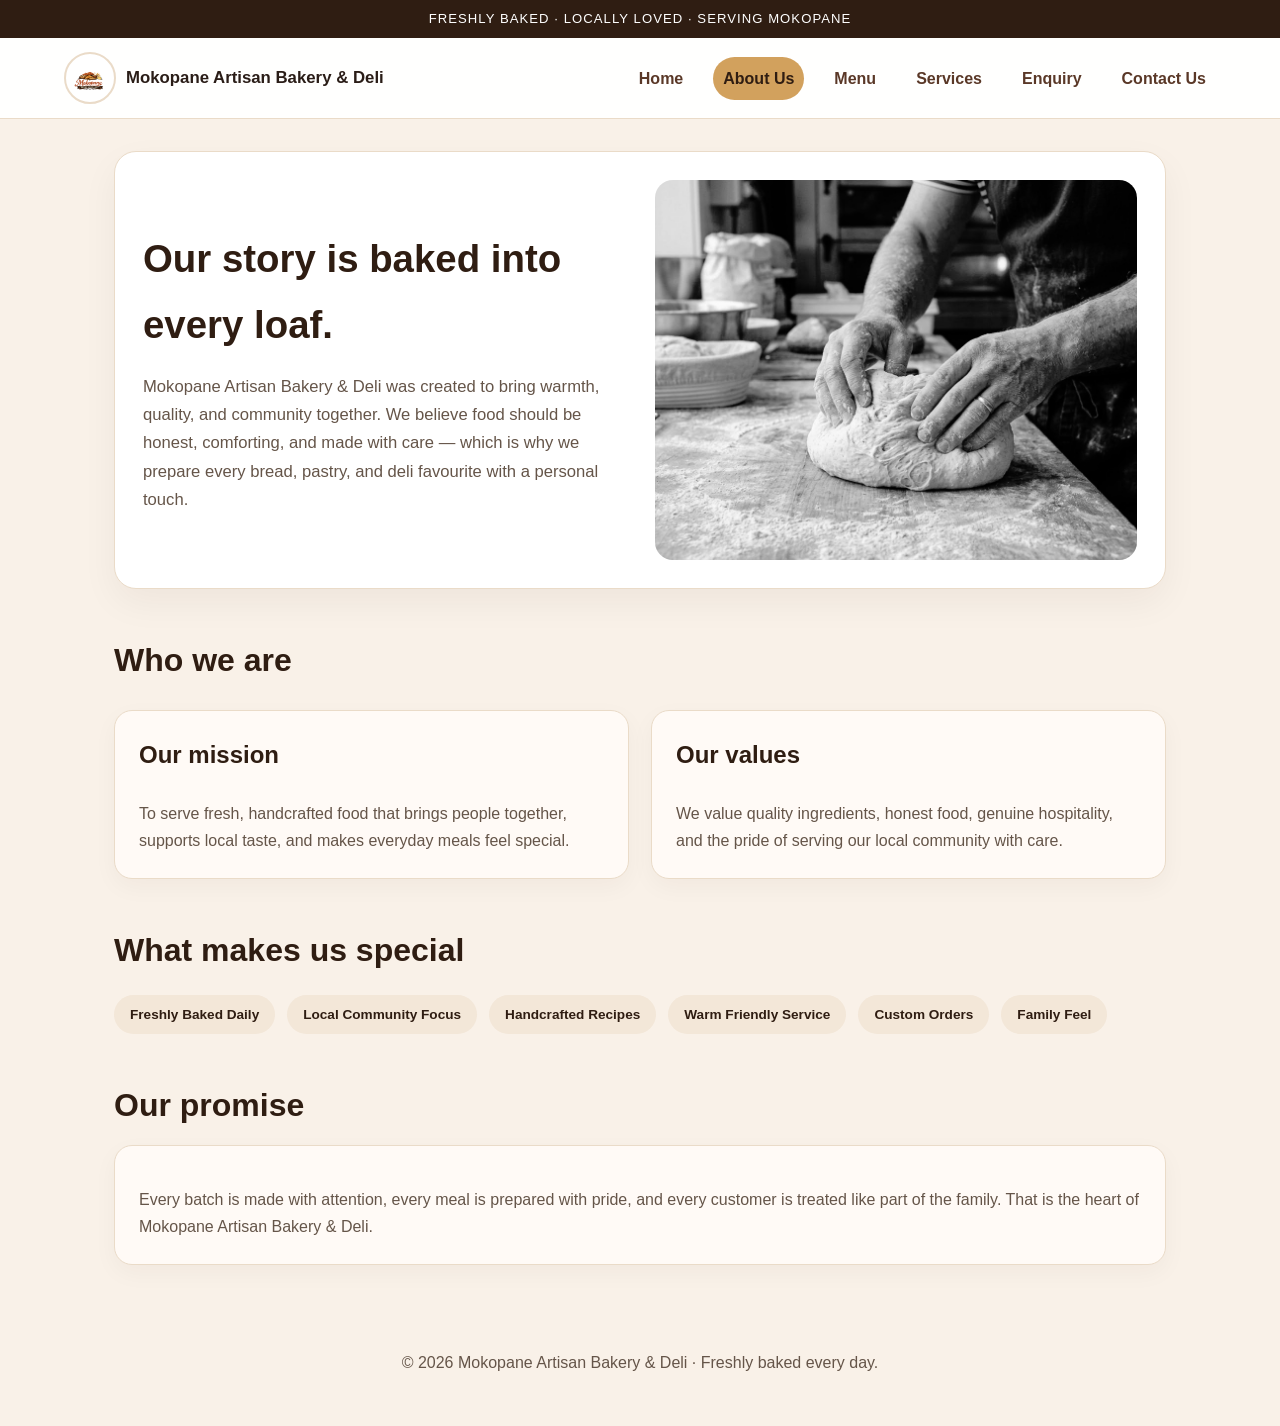
==== commit 2fcb433f: "Fix broken page links and make the static site pages work correctly with relative links between all " ====
--- a/Final POE WEDE Part 3 Thapelo Daniel Manyama ST10270404/Websites/About Us.html
+++ b/Final POE WEDE Part 3 Thapelo Daniel Manyama ST10270404/Websites/About Us.html
@@ -1,2707 +1,266 @@
-<!DOCTYPE html>
-<html lang="en">
-<head>
-  <meta charset="UTF-8" />
-  <meta name="viewport" content="width=device-width, initial-scale=1.0"/>
-  <title>About Us | Mokopane Artisan Bakery &amp; Deli</title>
-
-  <link rel="preconnect" href="https://fonts.googleapis.com">
-  <link rel="preconnect" href="https://fonts.gstatic.com" crossorigin>
-  <link href="https://fonts.googleapis.com/css2?family=Playfair+Display:ital,wght@0,400;0,600;0,700;1,400&family=Inter:wght@300;400;500;600;700&display=swap" rel="stylesheet">
-  <link rel="stylesheet" href="https://cdnjs.cloudflare.com/ajax/libs/font-awesome/6.4.0/css/all.min.css">
-
-  <style>
-    /* ===== RESET & BASE ===== */
-    * { margin: 0; padding: 0; box-sizing: border-box; }
-
-    :root {
-      --primary: #7A4A2E;
-      --primary-dark: #5C3520;
-      --primary-light: #9B6B4A;
-      --gold: #C9A87C;
-      --cream: #FDF6F0;
-      --warm-white: #FFFBF7;
-      --text-dark: #2D1B12;
-      --text-muted: #6B5A4A;
-      --shadow: 0 8px 32px rgba(90, 50, 30, 0.12);
-      --radius: 16px;
-      --transition: 0.35s cubic-bezier(0.4, 0, 0.2, 1);
-    }
-
-    html { scroll-behavior: smooth; }
-
-    body {
-      font-family: 'Inter', sans-serif;
-      background: var(--warm-white);
-      color: var(--text-dark);
-      line-height: 1.6;
-      overflow-x: hidden;
-    }
-
-    h1, h2, h3, h4, h5 { font-family: 'Playfair Display', serif; font-weight: 600; }
-    a { text-decoration: none; color: inherit; }
-    img { max-width: 100%; display: block; }
-
-    .container { max-width: 1240px; margin: 0 auto; padding: 0 24px; }
-    .section-padding { padding: 80px 0; }
-
-    .section-title {
-      font-size: 2.6rem; font-weight: 700; text-align: center;
-      margin-bottom: 12px; color: var(--primary-dark);
-    }
-    .section-subtitle {
-      text-align: center; font-size: 1.1rem; color: var(--text-muted);
-      max-width: 620px; margin: 0 auto 48px; font-weight: 300;
-    }
-
-    .btn {
-      display: inline-flex; align-items: center; gap: 10px;
-      padding: 14px 36px; border-radius: 50px; font-weight: 600;
-      font-size: 0.95rem; border: none; cursor: pointer;
-      transition: var(--transition); background: var(--primary); color: #fff;
-      box-shadow: 0 4px 16px rgba(122, 74, 46, 0.25);
-    }
-    .btn:hover {
-      background: var(--primary-dark); transform: translateY(-3px);
-      box-shadow: 0 8px 28px rgba(122, 74, 46, 0.35);
-    }
-    .btn-outline {
-      background: transparent; color: var(--primary);
-      border: 2px solid var(--primary); box-shadow: none;
-    }
-    .btn-outline:hover { background: var(--primary); color: #fff; border-color: var(--primary); }
-    .btn-gold {
-      background: var(--gold); color: var(--text-dark);
-      box-shadow: 0 4px 16px rgba(201, 168, 124, 0.35);
-    }
-    .btn-gold:hover { background: #b8976a; color: #fff; }
-
-    /* ============================================================
-       NEW: HELLO WELCOME ANIMATION OVERLAY
-    ============================================================ */
-    .hello-overlay {
-      position: fixed; inset: 0; z-index: 9000;
-      background: radial-gradient(circle at 50% 40%, #7A4A2E 0%, #5C3520 55%, #2D1B12 100%);
-      display: flex; align-items: center; justify-content: center;
-      flex-direction: column; overflow: hidden;
-      transition: opacity 0.9s cubic-bezier(0.4, 0, 0.2, 1),
-                  visibility 0.9s cubic-bezier(0.4, 0, 0.2, 1);
-    }
-    .hello-overlay.hide {
-      opacity: 0; visibility: hidden; pointer-events: none;
-    }
-
-    /* Decorative floating bread/star icons */
-    .hello-overlay .hello-float {
-      position: absolute; color: rgba(201, 168, 124, 0.22);
-      font-size: 2rem; animation: floaty 6s ease-in-out infinite;
-      pointer-events: none; user-select: none;
-    }
-    .hello-overlay .hello-float:nth-child(1) { top: 12%; left: 10%; font-size: 3rem; animation-delay: 0s; }
-    .hello-overlay .hello-float:nth-child(2) { top: 22%; right: 14%; font-size: 2.4rem; animation-delay: 0.8s; }
-    .hello-overlay .hello-float:nth-child(3) { bottom: 18%; left: 16%; font-size: 2.6rem; animation-delay: 1.6s; }
-    .hello-overlay .hello-float:nth-child(4) { bottom: 12%; right: 12%; font-size: 3.2rem; animation-delay: 2.4s; }
-    .hello-overlay .hello-float:nth-child(5) { top: 46%; left: 6%; font-size: 1.8rem; animation-delay: 1.2s; }
-    .hello-overlay .hello-float:nth-child(6) { top: 40%; right: 7%; font-size: 1.9rem; animation-delay: 3s; }
-
-    @keyframes floaty {
-      0%, 100% { transform: translateY(0) rotate(0deg); }
-      50% { transform: translateY(-22px) rotate(8deg); }
-    }
-
-    /* Main greeting text */
-    .hello-greeting {
-      font-family: 'Playfair Display', serif;
-      font-weight: 700;
-      font-size: clamp(4rem, 16vw, 12rem);
-      color: var(--gold);
-      letter-spacing: 0.02em;
-      line-height: 1;
-      display: flex;
-      text-shadow: 0 8px 40px rgba(0, 0, 0, 0.35);
-      position: relative; z-index: 2;
-    }
-    .hello-greeting span {
-      display: inline-block;
-      opacity: 0;
-      transform: translateY(60px) rotate(-8deg) scale(0.6);
-      animation: letterPop 0.7s cubic-bezier(0.34, 1.56, 0.64, 1) forwards;
-      will-change: opacity, transform;
-    }
-    .hello-greeting span:nth-child(1) { animation-delay: 0.35s; }
-    .hello-greeting span:nth-child(2) { animation-delay: 0.5s; }
-    .hello-greeting span:nth-child(3) { animation-delay: 0.65s; }
-    .hello-greeting span:nth-child(4) { animation-delay: 0.8s; }
-    .hello-greeting span:nth-child(5) { animation-delay: 0.95s; }
-    .hello-greeting span:nth-child(6) { animation-delay: 1.1s; }
-    .hello-greeting span.wave {
-      display: inline-block;
-      animation: letterPop 0.7s cubic-bezier(0.34, 1.56, 0.64, 1) forwards,
-                 waveHand 1.6s ease-in-out infinite 1.9s;
-      transform-origin: 70% 80%;
-    }
-
-    @keyframes letterPop {
-      0% { opacity: 0; transform: translateY(60px) rotate(-8deg) scale(0.6); }
-      100% { opacity: 1; transform: translateY(0) rotate(0deg) scale(1); }
-    }
-    @keyframes waveHand {
-      0%, 100% { transform: rotate(0deg); }
-      20% { transform: rotate(20deg); }
-      40% { transform: rotate(-12deg); }
-      60% { transform: rotate(16deg); }
-      80% { transform: rotate(-6deg); }
-    }
-
-    /* Subtitle */
-    .hello-sub {
-      font-family: 'Inter', sans-serif;
-      font-size: clamp(0.95rem, 2.4vw, 1.35rem);
-      font-weight: 300;
-      color: #f0e4d8;
-      letter-spacing: 0.28em;
-      text-transform: uppercase;
-      margin-top: 20px;
-      opacity: 0;
-      animation: subFade 1s ease 1.4s forwards;
-      text-align: center;
-      position: relative; z-index: 2;
-      padding: 0 20px;
-    }
-    @keyframes subFade {
-      0% { opacity: 0; transform: translateY(16px); }
-      100% { opacity: 0.9; transform: translateY(0); }
-    }
-
-    /* Golden shimmer line */
-    .hello-line {
-      width: 0; height: 3px; margin-top: 26px;
-      background: linear-gradient(90deg, transparent, var(--gold), transparent);
-      border-radius: 3px;
-      animation: lineGrow 1.2s ease 1.7s forwards;
-      position: relative; z-index: 2;
-    }
-    @keyframes lineGrow { to { width: 220px; } }
-
-    /* Skip button */
-    .hello-skip {
-      position: absolute; bottom: 34px; left: 50%;
-      transform: translateX(-50%);
-      background: transparent;
-      border: 1.5px solid rgba(201, 168, 124, 0.5);
-      color: #f0e4d8; border-radius: 50px;
-      padding: 9px 24px; font-family: 'Inter', sans-serif;
-      font-size: 0.78rem; letter-spacing: 0.12em; text-transform: uppercase;
-      cursor: pointer; transition: var(--transition);
-      opacity: 0; animation: subFade 1s ease 2.1s forwards;
-      z-index: 3;
-    }
-    .hello-skip:hover { background: var(--gold); color: var(--text-dark); border-color: var(--gold); }
-
-    /* Exit animation for greeting (plays before hiding) */
-    .hello-overlay.leaving .hello-greeting span {
-      animation: letterOut 0.5s cubic-bezier(0.4, 0, 0.2, 1) forwards;
-    }
-    .hello-overlay.leaving .hello-greeting span:nth-child(1) { animation-delay: 0s; }
-    .hello-overlay.leaving .hello-greeting span:nth-child(2) { animation-delay: 0.05s; }
-    .hello-overlay.leaving .hello-greeting span:nth-child(3) { animation-delay: 0.1s; }
-    .hello-overlay.leaving .hello-greeting span:nth-child(4) { animation-delay: 0.15s; }
-    .hello-overlay.leaving .hello-greeting span:nth-child(5) { animation-delay: 0.2s; }
-    .hello-overlay.leaving .hello-greeting span:nth-child(6) { animation-delay: 0.25s; }
-    @keyframes letterOut {
-      0% { opacity: 1; transform: translateY(0) scale(1); }
-      100% { opacity: 0; transform: translateY(-50px) scale(0.7); }
-    }
-
-    @media (prefers-reduced-motion: reduce) {
-      .hello-overlay, .hello-overlay * { animation: none !important; }
-      .hello-greeting span { opacity: 1; transform: none; }
-      .hello-sub, .hello-skip { opacity: 1; }
-      .hello-line { width: 220px; }
-    }
-
-    /* ===== TOP BAR ===== */
-    .top-bar {
-      background: var(--primary-dark); color: #f0e4d8;
-      font-size: 0.8rem; padding: 6px 0; letter-spacing: 0.3px;
-    }
-    .top-bar .container {
-      display: flex; justify-content: space-between; align-items: center;
-      flex-wrap: wrap; gap: 6px 16px;
-    }
-    .top-bar a { color: #f0e4d8; transition: var(--transition); }
-    .top-bar a:hover { color: var(--gold); }
-    .top-bar .socials { display: flex; gap: 14px; }
-
-    /* ===== HEADER / NAV ===== */
-    .header {
-      background: var(--warm-white); box-shadow: 0 2px 20px rgba(0, 0, 0, 0.05);
-      position: sticky; top: 0; z-index: 1000; transition: var(--transition);
-    }
-    .header.scrolled { box-shadow: 0 4px 30px rgba(0, 0, 0, 0.08); }
-    .header .container {
-      display: flex; justify-content: space-between; align-items: center;
-      padding-top: 14px; padding-bottom: 14px;
-    }
-    .logo {
-      display: flex; align-items: center; gap: 12px;
-      font-family: 'Playfair Display', serif; font-size: 1.5rem;
-      font-weight: 700; color: var(--primary-dark);
-    }
-    .logo i { font-size: 2rem; color: var(--gold); }
-    .logo span { color: var(--gold); }
-
-    .nav-links { display: flex; align-items: center; gap: 28px; list-style: none; }
-    .nav-links a {
-      font-weight: 500; font-size: 0.9rem; color: var(--text-dark);
-      transition: var(--transition); position: relative;
-    }
-    .nav-links a::after {
-      content: ''; position: absolute; bottom: -4px; left: 0;
-      width: 0; height: 2px; background: var(--gold); transition: var(--transition);
-    }
-    .nav-links a:hover::after, .nav-links a.active::after { width: 100%; }
-    .nav-links a:hover { color: var(--primary); }
-
-    .nav-actions { display: flex; align-items: center; gap: 16px; }
-    .nav-actions .cart-btn {
-      position: relative; font-size: 1.3rem; color: var(--text-dark);
-      transition: var(--transition); cursor: pointer; background: none; border: none;
-    }
-    .nav-actions .cart-btn:hover { color: var(--primary); }
-    .cart-count {
-      position: absolute; top: -8px; right: -10px; background: var(--gold);
-      color: var(--text-dark); font-size: 0.65rem; font-weight: 700;
-      width: 20px; height: 20px; border-radius: 50%;
-      display: flex; align-items: center; justify-content: center;
-    }
-    .hamburger {
-      display: none; flex-direction: column; gap: 5px;
-      cursor: pointer; background: none; border: none; padding: 4px;
-    }
-    .hamburger span {
-      width: 28px; height: 2.5px; background: var(--text-dark);
-      border-radius: 4px; transition: var(--transition);
-    }
-
-    /* ===== HERO SLIDER ===== */
-    .hero {
-      position: relative; height: 88vh; min-height: 520px;
-      max-height: 780px; overflow: hidden; background: var(--cream);
-    }
-    .hero-slider { width: 100%; height: 100%; position: relative; }
-    .hero-slide {
-      position: absolute; inset: 0; opacity: 0;
-      transition: opacity 1s ease-in-out; display: flex;
-      align-items: center; padding: 0 40px;
-      background-size: cover; background-position: center;
-      background-repeat: no-repeat;
-    }
-    .hero-slide.active { opacity: 1; }
-    .hero-slide::before {
-      content: ''; position: absolute; inset: 0;
-      background: linear-gradient(135deg, rgba(45, 27, 18, 0.65) 0%, rgba(45, 27, 18, 0.2) 60%, transparent 80%);
-      z-index: 1;
-    }
-    .hero-content {
-      position: relative; z-index: 2; max-width: 600px;
-      color: #fff; animation: fadeUp 0.8s ease forwards;
-    }
-    @keyframes fadeUp {
-      from { opacity: 0; transform: translateY(30px); }
-      to { opacity: 1; transform: translateY(0); }
-    }
-    .hero-content .badge {
-      display: inline-block; background: var(--gold); color: var(--text-dark);
-      padding: 4px 18px; border-radius: 50px; font-size: 0.75rem;
-      font-weight: 600; letter-spacing: 1px; text-transform: uppercase;
-      margin-bottom: 16px;
-    }
-    .hero-content h1 {
-      font-size: 3.6rem; font-weight: 700; line-height: 1.1;
-      margin-bottom: 16px; text-shadow: 0 2px 20px rgba(0, 0, 0, 0.2);
-    }
-    .hero-content p {
-      font-size: 1.15rem; opacity: 0.9; margin-bottom: 28px;
-      max-width: 480px; font-weight: 300;
-    }
-    .hero-content .hero-btns { display: flex; flex-wrap: wrap; gap: 14px; }
-
-    .hero-slider .dots {
-      position: absolute; bottom: 30px; left: 50%; transform: translateX(-50%);
-      z-index: 5; display: flex; gap: 12px;
-    }
-    .hero-slider .dots span {
-      width: 12px; height: 12px; border-radius: 50%;
-      background: rgba(255, 255, 255, 0.4); cursor: pointer; transition: var(--transition);
-    }
-    .hero-slider .dots span.active { background: var(--gold); transform: scale(1.2); }
-
-    /* ===== BAKING SCHEDULE ===== */
-    .baking-schedule {
-      background: var(--cream); padding: 28px 0;
-      border-bottom: 1px solid rgba(201, 168, 124, 0.2);
-    }
-    .baking-schedule .container {
-      display: flex; justify-content: space-between; align-items: center;
-      flex-wrap: wrap; gap: 16px 24px;
-    }
-    .baking-schedule .schedule-text {
-      display: flex; align-items: center; gap: 14px; font-weight: 500;
-    }
-    .baking-schedule .schedule-text i { font-size: 1.6rem; color: var(--gold); }
-    .baking-schedule .schedule-items {
-      display: flex; gap: 24px; flex-wrap: wrap; font-size: 0.9rem;
-    }
-    .baking-schedule .schedule-items span {
-      background: #fff; padding: 6px 18px; border-radius: 50px;
-      box-shadow: 0 2px 8px rgba(0, 0, 0, 0.04); font-weight: 500;
-    }
-
-    /* ===== TESTIMONIALS ===== */
-    .testimonials { background: var(--cream); padding: 60px 0; }
-    .testimonial-grid {
-      display: grid; grid-template-columns: repeat(auto-fit, minmax(240px, 1fr)); gap: 30px;
-    }
-    .testimonial-card {
-      background: #fff; padding: 32px 28px; border-radius: var(--radius);
-      box-shadow: var(--shadow); text-align: center; transition: var(--transition);
-    }
-    .testimonial-card:hover {
-      transform: translateY(-6px); box-shadow: 0 12px 40px rgba(90, 50, 30, 0.15);
-    }
-    .testimonial-card .stars { color: var(--gold); margin-bottom: 12px; font-size: 1.1rem; }
-    .testimonial-card p { font-style: italic; font-size: 0.95rem; color: var(--text-muted); margin-bottom: 16px; }
-    .testimonial-card .author { font-weight: 600; color: var(--primary-dark); }
-
-    /* ===== ABOUT / STORY SECTIONS ===== */
-    .about { background: var(--warm-white); }
-    .about-grid {
-      display: grid; grid-template-columns: 1fr 1fr; gap: 60px; align-items: center;
-    }
-    .about-image {
-      border-radius: var(--radius); overflow: hidden; box-shadow: var(--shadow);
-      background: linear-gradient(135deg, var(--cream), #f0e4d8);
-      min-height: 380px; display: flex; align-items: center;
-      justify-content: center; position: relative;
-    }
-    .about-image img { width: 100%; height: 100%; object-fit: cover; }
-    .about-image .placeholder-icon { font-size: 5rem; color: var(--gold); opacity: 0.5; }
-    .about-content h2 { font-size: 2.4rem; margin-bottom: 16px; color: var(--primary-dark); }
-    .about-content p { color: var(--text-muted); margin-bottom: 16px; font-size: 1.02rem; }
-    .about-values { display: grid; grid-template-columns: 1fr 1fr; gap: 16px; margin-top: 24px; }
-    .about-values .value-item { display: flex; align-items: center; gap: 12px; font-weight: 500; }
-    .about-values .value-item i { color: var(--gold); font-size: 1.2rem; }
-
-    /* ===== MISSION VISION CARDS ===== */
-    .mission-vision { display: grid; grid-template-columns: 1fr 1fr; gap: 30px; margin-top: 0; }
-    .mission-vision > div {
-      background: #fff; padding: 36px 32px; border-radius: var(--radius);
-      box-shadow: var(--shadow); border-left: 6px solid var(--gold);
-      transition: var(--transition);
-    }
-    .mission-vision > div:hover {
-      transform: translateY(-6px); box-shadow: 0 12px 40px rgba(90, 50, 30, 0.15);
-    }
-    .mission-vision h3 { font-size: 1.6rem; margin-bottom: 12px; color: var(--primary-dark); }
-    .mission-vision p { color: var(--text-muted); font-size: 0.98rem; margin-bottom: 0; }
-
-    /* ===== VALUES CLOUD ===== */
-    .values-cloud {
-      display: flex; flex-wrap: wrap; justify-content: center;
-      gap: 0.8rem 1.2rem; margin-top: 1rem;
-    }
-    .values-cloud span {
-      font-family: 'Inter', sans-serif; font-weight: 600; font-size: 0.95rem;
-      letter-spacing: 0.04em; color: var(--primary-dark); background: #fff;
-      padding: 0.6rem 1.8rem; border-radius: 50px; border: 2px solid var(--gold);
-      transition: var(--transition); box-shadow: 0 2px 8px rgba(201, 168, 124, 0.15);
-      cursor: pointer;
-    }
-    .values-cloud span:hover {
-      background: var(--primary); color: #fff; transform: scale(1.05); border-color: var(--primary);
-    }
-
-    /* ===== TEAM GRID ===== */
-    .team-grid {
-      display: grid; grid-template-columns: repeat(4, 1fr);
-      gap: 30px; margin-top: 1.5rem;
-    }
-    .team-card {
-      background: #fff; padding: 32px 24px 28px; border-radius: var(--radius);
-      box-shadow: var(--shadow); text-align: center; transition: var(--transition);
-      border-bottom: 4px solid var(--gold); cursor: pointer;
-    }
-    .team-card:hover {
-      transform: translateY(-6px); box-shadow: 0 12px 40px rgba(90, 50, 30, 0.15);
-    }
-    .team-card img {
-      border-radius: 50%; width: 130px; height: 130px; object-fit: cover;
-      margin: 0 auto 1rem auto; border: 4px solid var(--cream);
-      box-shadow: 0 4px 16px rgba(44, 24, 16, 0.08);
-    }
-    .team-card h3 { font-size: 1.15rem; margin-bottom: 2px; color: var(--primary-dark); }
-    .team-card .role {
-      font-family: 'Playfair Display', serif; font-weight: 600; font-size: 0.85rem;
-      color: var(--gold); letter-spacing: 0.04em; margin-bottom: 10px;
-      text-transform: uppercase;
-    }
-    .team-card p { font-size: 0.9rem; color: var(--text-muted); margin-bottom: 0; line-height: 1.6; }
-
-    /* ===== WHY CARDS ===== */
-    .why-grid { display: grid; grid-template-columns: 1fr 1fr 1fr; gap: 30px; margin-top: 1.5rem; }
-    .why-card {
-      background: #fff; padding: 32px 28px; border-radius: var(--radius);
-      box-shadow: var(--shadow); border-top: 5px solid var(--gold);
-      transition: var(--transition);
-    }
-    .why-card:hover {
-      transform: translateY(-6px); box-shadow: 0 12px 40px rgba(90, 50, 30, 0.15);
-    }
-    .why-card h3 { font-size: 1.25rem; color: var(--primary-dark); margin-bottom: 8px; }
-    .why-card p { font-size: 0.95rem; color: var(--text-muted); margin-bottom: 0; }
-    .why-card.full-width {
-      grid-column: 1 / -1; text-align: center; background: var(--cream);
-      border-top-color: var(--primary);
-    }
-    .why-card.full-width img {
-      max-width: 450px; margin: 1rem auto 0 auto; border-radius: var(--radius);
-    }
-
-    /* ===== COUNTERS ===== */
-    .counter-box {
-      display: flex; flex-wrap: wrap; justify-content: center;
-      gap: 40px 60px; margin: 40px 0 20px;
-    }
-    .counter-item { text-align: center; }
-    .counter-number {
-      font-family: 'Playfair Display', serif; font-size: 3.2rem;
-      font-weight: 700; color: var(--primary); line-height: 1.2;
-    }
-    .counter-label {
-      font-size: 0.95rem; color: var(--text-muted); font-weight: 600;
-      letter-spacing: 0.05em; text-transform: uppercase;
-    }
-
-    /* ===== FUN FACT BOX ===== */
-    .fun-fact-box {
-      background: #fff; border-radius: var(--radius); padding: 28px 32px;
-      margin: 2rem auto 0; max-width: 700px; border: 2px dashed var(--gold);
-      text-align: center; cursor: pointer; transition: var(--transition);
-      box-shadow: var(--shadow);
-    }
-    .fun-fact-box:hover { background: var(--cream); transform: scale(1.01); }
-    .fun-fact-box .fact-text {
-      font-size: 1.15rem; font-weight: 600; color: var(--primary-dark);
-      margin: 8px 0 0 0; font-family: 'Playfair Display', serif; font-style: italic;
-    }
-    .fact-label {
-      display: inline-block; background: var(--gold); color: #fff;
-      font-weight: 700; font-size: 0.75rem; letter-spacing: 0.1em;
-      padding: 4px 18px; border-radius: 50px; text-transform: uppercase;
-    }
-
-    /* ===== QUOTE DISPLAY ===== */
-    .quote-display {
-      font-family: 'Playfair Display', serif; font-style: italic; font-size: 1.2rem;
-      color: var(--primary-dark); text-align: center; margin: 24px auto 0;
-      max-width: 700px; min-height: 3rem; padding: 16px 24px; background: #fff;
-      border-radius: var(--radius); border-left: 6px solid var(--gold);
-      transition: var(--transition); box-shadow: var(--shadow);
-    }
-
-    /* ===== PHOTO GALLERY ===== */
-    .gallery-grid {
-      display: grid; grid-template-columns: repeat(4, 1fr);
-      gap: 18px; margin-top: 1.5rem;
-    }
-    .gallery-item {
-      position: relative; border-radius: var(--radius); overflow: hidden;
-      box-shadow: var(--shadow); cursor: pointer; aspect-ratio: 1 / 1;
-      background: var(--cream);
-    }
-    .gallery-item img {
-      width: 100%; height: 100%; object-fit: cover;
-      transition: transform 0.6s cubic-bezier(0.4, 0, 0.2, 1);
-    }
-    .gallery-item:hover img { transform: scale(1.08); }
-    .gallery-item::after {
-      content: ''; position: absolute; inset: 0;
-      background: linear-gradient(to top, rgba(45, 27, 18, 0.7) 0%, transparent 55%);
-      opacity: 0; transition: var(--transition);
-    }
-    .gallery-item:hover::after { opacity: 1; }
-    .gallery-caption {
-      position: absolute; left: 0; right: 0; bottom: 0;
-      padding: 16px; color: #fff; z-index: 2;
-      font-size: 0.85rem; font-weight: 600;
-      transform: translateY(12px); opacity: 0;
-      transition: var(--transition);
-    }
-    .gallery-item:hover .gallery-caption { transform: translateY(0); opacity: 1; }
-    .gallery-item.wide { grid-column: span 2; aspect-ratio: 2 / 1; }
-
-    /* ===== LIGHTBOX ===== */
-    .lightbox {
-      position: fixed; inset: 0; z-index: 4000;
-      background: rgba(20, 10, 5, 0.92);
-      backdrop-filter: blur(6px);
-      display: flex; align-items: center; justify-content: center;
-      padding: 30px; opacity: 0; visibility: hidden;
-      transition: opacity 0.3s ease, visibility 0.3s ease;
-    }
-    .lightbox.open { opacity: 1; visibility: visible; }
-    .lightbox img {
-      max-width: 90vw; max-height: 85vh;
-      border-radius: 12px; box-shadow: 0 30px 80px rgba(0,0,0,0.5);
-      transform: scale(0.94); transition: transform 0.35s cubic-bezier(0.34, 1.56, 0.64, 1);
-    }
-    .lightbox.open img { transform: scale(1); }
-    .lightbox-close {
-      position: absolute; top: 22px; right: 26px;
-      width: 48px; height: 48px; border-radius: 50%;
-      background: rgba(255,255,255,0.12); border: none; color: #fff;
-      font-size: 1.2rem; cursor: pointer; transition: var(--transition);
-    }
-    .lightbox-close:hover { background: var(--gold); color: var(--text-dark); transform: rotate(90deg); }
-    .lightbox-caption {
-      position: absolute; bottom: 24px; left: 0; right: 0;
-      text-align: center; color: #f0e4d8; font-size: 0.95rem;
-      font-weight: 500; padding: 0 20px;
-    }
-
-    /* ===== IMAGE STRIP ===== */
-    .image-strip {
-      display: grid; grid-template-columns: repeat(6, 1fr); gap: 0;
-    }
-    .image-strip img {
-      width: 100%; height: 160px; object-fit: cover;
-      transition: transform 0.5s ease, filter 0.5s ease;
-      filter: saturate(0.9);
-    }
-    .image-strip img:hover { transform: scale(1.05); filter: saturate(1.15); z-index: 2; position: relative; }
-
-    /* ===== NEWSLETTER ===== */
-    .newsletter-box {
-      background: #fff; border-radius: var(--radius); padding: 40px 48px;
-      max-width: 700px; margin: 0 auto; text-align: center;
-      box-shadow: var(--shadow); border: 1px solid var(--gold);
-    }
-    .newsletter-box input {
-      font-family: 'Inter', sans-serif; padding: 14px 20px; border-radius: 50px;
-      border: 2px solid #e8ddd0; font-size: 1rem; width: 100%;
-      max-width: 320px; outline: none; transition: var(--transition);
-      background: var(--warm-white);
-    }
-    .newsletter-box input:focus { border-color: var(--gold); }
-    .newsletter-box .input-row {
-      display: flex; flex-wrap: wrap; gap: 12px; justify-content: center; margin-top: 16px;
-    }
-    .newsletter-msg {
-      font-weight: 600; margin-top: 16px; min-height: 1.8rem; color: #2e7d32;
-    }
-    .newsletter-msg.error { color: #c62828; }
-
-    /* ===== CONTACT ===== */
-    .contact { background: var(--cream); }
-    .contact-grid { display: grid; grid-template-columns: 1fr 1fr; gap: 50px; }
-    .contact-info .info-item {
-      display: flex; align-items: flex-start; gap: 16px; margin-bottom: 24px;
-    }
-    .contact-info .info-item i {
-      font-size: 1.4rem; color: var(--gold); width: 40px;
-      text-align: center; margin-top: 4px;
-    }
-    .contact-info .info-item h4 { font-size: 1.05rem; margin-bottom: 2px; }
-    .contact-info .info-item p { color: var(--text-muted); font-size: 0.95rem; }
-
-    .contact-form {
-      background: #fff; padding: 40px 44px; border-radius: var(--radius);
-      box-shadow: var(--shadow);
-    }
-    .contact-form .form-group { margin-bottom: 18px; }
-    .contact-form label { font-weight: 500; font-size: 0.9rem; display: block; margin-bottom: 4px; }
-    .contact-form input, .contact-form textarea {
-      width: 100%; padding: 12px 16px; border: 2px solid #e8ddd0;
-      border-radius: 10px; font-size: 1rem; font-family: 'Inter', sans-serif;
-      transition: var(--transition); background: var(--warm-white);
-    }
-    .contact-form input:focus, .contact-form textarea:focus {
-      border-color: var(--gold); outline: none;
-      box-shadow: 0 0 0 4px rgba(201, 168, 124, 0.15);
-    }
-    .contact-form textarea { resize: vertical; min-height: 120px; }
-
-    .map-container {
-      margin-top: 40px; border-radius: var(--radius); overflow: hidden;
-      box-shadow: var(--shadow); position: relative;
-    }
-    .map-container iframe { width: 100%; height: 300px; border: none; display: block; }
-    .map-overlay-btn {
-      position: absolute; right: 16px; bottom: 16px; z-index: 2;
-      padding: 10px 22px; font-size: 0.85rem;
-    }
-
-    /* ===== CART SIDEBAR ===== */
-    .cart-overlay {
-      position: fixed; inset: 0; background: rgba(0, 0, 0, 0.4);
-      backdrop-filter: blur(4px); z-index: 2000; opacity: 0;
-      visibility: hidden; transition: var(--transition);
-    }
-    .cart-overlay.open { opacity: 1; visibility: visible; }
-    .cart-sidebar {
-      position: fixed; top: 0; right: -480px; width: 440px; max-width: 92vw;
-      height: 100%; background: #fff; z-index: 2001; padding: 32px 28px;
-      transition: right 0.4s cubic-bezier(0.4, 0, 0.2, 1);
-      display: flex; flex-direction: column;
-      box-shadow: -8px 0 40px rgba(0, 0, 0, 0.08);
-    }
-    .cart-sidebar.open { right: 0; }
-    .cart-sidebar .cart-header {
-      display: flex; justify-content: space-between; align-items: center;
-      margin-bottom: 24px; padding-bottom: 16px; border-bottom: 2px solid var(--cream);
-    }
-    .cart-sidebar .cart-header h3 { font-size: 1.4rem; }
-    .cart-sidebar .close-cart {
-      background: none; border: none; font-size: 1.6rem; cursor: pointer;
-      color: var(--text-muted); transition: var(--transition);
-    }
-    .cart-sidebar .close-cart:hover { color: var(--text-dark); }
-    .cart-items { flex: 1; overflow-y: auto; padding-right: 4px; }
-    .cart-item { display: flex; gap: 14px; padding: 14px 0; border-bottom: 1px solid #f0ece6; }
-    .cart-item .item-info { flex: 1; }
-    .cart-item .item-info h4 { font-size: 1rem; font-family: 'Inter', sans-serif; font-weight: 600; }
-    .cart-item .item-info .item-price { color: var(--primary); font-weight: 600; }
-    .cart-item .item-qty { display: flex; align-items: center; gap: 10px; }
-    .cart-item .item-qty button {
-      width: 28px; height: 28px; border-radius: 50%; border: 1px solid #ddd;
-      background: #fff; cursor: pointer; font-weight: 600; transition: var(--transition);
-    }
-    .cart-item .item-qty button:hover { background: var(--cream); }
-    .cart-item .item-qty span { font-weight: 600; min-width: 24px; text-align: center; }
-    .cart-item .remove-item {
-      color: #c0392b; background: none; border: none; cursor: pointer;
-      font-size: 0.9rem; opacity: 0.6; transition: var(--transition);
-    }
-    .cart-item .remove-item:hover { opacity: 1; }
-    .cart-footer { border-top: 2px solid var(--cream); padding-top: 20px; margin-top: 8px; }
-    .cart-footer .total {
-      display: flex; justify-content: space-between; font-size: 1.2rem;
-      font-weight: 700; margin-bottom: 16px;
-    }
-    .cart-footer .checkout-btn {
-      width: 100%; padding: 14px; border-radius: 50px; border: none;
-      background: var(--gold); color: var(--text-dark); font-weight: 700;
-      font-size: 1rem; cursor: pointer; transition: var(--transition);
-    }
-    .cart-footer .checkout-btn:hover { background: #b8976a; transform: scale(1.01); }
-    .cart-empty { text-align: center; padding: 40px 0; color: var(--text-muted); }
-    .cart-empty i { font-size: 3rem; color: var(--gold); opacity: 0.4; margin-bottom: 12px; }
-
-    /* ===== WHATSAPP FLOAT ===== */
-    .whatsapp-float {
-      position: fixed; bottom: 28px; right: 28px; z-index: 999;
-      background: #25D366; color: #fff; width: 60px; height: 60px;
-      border-radius: 50%; display: flex; align-items: center; justify-content: center;
-      font-size: 2rem; box-shadow: 0 4px 24px rgba(37, 211, 102, 0.4);
-      transition: var(--transition); border: none; cursor: pointer;
-    }
-    .whatsapp-float:hover { transform: scale(1.08); box-shadow: 0 8px 36px rgba(37, 211, 102, 0.5); }
-
-    /* ===== TOAST ===== */
-    .toast {
-      position: fixed; bottom: 100px; right: 28px; background: var(--primary-dark);
-      color: #fff; padding: 16px 28px; border-radius: 12px; font-weight: 500;
-      box-shadow: var(--shadow); z-index: 3000; opacity: 0;
-      transform: translateY(20px); transition: var(--transition); pointer-events: none;
-    }
-    .toast.show { opacity: 1; transform: translateY(0); pointer-events: auto; }
-
-    /* ===== FOOTER ===== */
-    .footer { background: var(--primary-dark); color: #e8ddd0; padding: 48px 0 20px; }
-    .footer-grid {
-      display: grid; grid-template-columns: 2fr 1fr 1fr 1fr;
-      gap: 40px; margin-bottom: 32px;
-    }
-    .footer-brand h3 { font-size: 1.6rem; color: #fff; margin-bottom: 8px; }
-    .footer-brand h3 span { color: var(--gold); }
-    .footer-brand p { opacity: 0.8; font-size: 0.95rem; max-width: 300px; }
-    .footer h4 { color: #fff; margin-bottom: 14px; font-size: 1.1rem; }
-    .footer ul { list-style: none; }
-    .footer ul li { margin-bottom: 8px; }
-    .footer ul a { opacity: 0.8; transition: var(--transition); font-size: 0.9rem; }
-    .footer ul a:hover { opacity: 1; color: var(--gold); }
-    .footer-bottom {
-      border-top: 1px solid rgba(255, 255, 255, 0.08); padding-top: 20px;
-      text-align: center; font-size: 0.85rem; opacity: 0.7;
-    }
-
-    /* ===== HIGHLIGHT FLASH ===== */
-    .highlight-flash { animation: flashBg 1.2s ease; }
-    @keyframes flashBg {
-      0% { background-color: #fff; }
-      30% { background-color: #f7e9d7; }
-      100% { background-color: #fff; }
-    }
-
-    /* ============================================================
-       SCROLL REVEAL ANIMATIONS
-    ============================================================ */
-    .reveal {
-      opacity: 0; transform: translateY(34px);
-      transition: opacity 0.8s cubic-bezier(0.4, 0, 0.2, 1),
-                  transform 0.8s cubic-bezier(0.4, 0, 0.2, 1);
-      will-change: opacity, transform;
-    }
-    .reveal.visible { opacity: 1; transform: translateY(0); }
-    .reveal-left { transform: translateX(-40px); }
-    .reveal-right { transform: translateX(40px); }
-    .reveal-left.visible, .reveal-right.visible { transform: translateX(0); }
-
-    @media (prefers-reduced-motion: reduce) {
-      .reveal { opacity: 1 !important; transform: none !important; transition: none !important; }
-      html { scroll-behavior: auto; }
-    }
-
-    /* ============================================================
-       TABS (Our Story section)
-    ============================================================ */
-    .tabs { max-width: 900px; margin: 0 auto; }
-    .tab-list {
-      display: flex; flex-wrap: wrap; justify-content: center;
-      gap: 10px; margin-bottom: 32px;
-      border-bottom: 2px solid rgba(201, 168, 124, 0.3);
-      padding-bottom: 0;
-    }
-    .tab-btn {
-      background: none; border: none; cursor: pointer;
-      font-family: 'Inter', sans-serif; font-weight: 600; font-size: 0.95rem;
-      color: var(--text-muted); padding: 12px 26px; border-radius: 12px 12px 0 0;
-      position: relative; transition: var(--transition);
-    }
-    .tab-btn::after {
-      content: ''; position: absolute; left: 0; right: 0; bottom: -2px;
-      height: 3px; background: var(--gold); border-radius: 3px;
-      transform: scaleX(0); transition: transform var(--transition);
-    }
-    .tab-btn:hover { color: var(--primary); background: rgba(201, 168, 124, 0.1); }
-    .tab-btn.active { color: var(--primary-dark); }
-    .tab-btn.active::after { transform: scaleX(1); }
-    .tab-panel {
-      display: none; background: #fff; padding: 36px 40px;
-      border-radius: var(--radius); box-shadow: var(--shadow);
-      animation: panelFade 0.5s ease;
-    }
-    .tab-panel.active { display: block; }
-    @keyframes panelFade {
-      from { opacity: 0; transform: translateY(14px); }
-      to { opacity: 1; transform: translateY(0); }
-    }
-    .tab-panel h3 {
-      font-size: 1.5rem; color: var(--primary-dark); margin-bottom: 14px;
-    }
-    .tab-panel p { color: var(--text-muted); font-size: 1rem; margin-bottom: 14px; }
-    .tab-panel p:last-child { margin-bottom: 0; }
-    .tab-panel strong { color: var(--primary); }
-    .tab-panel img { border-radius: var(--radius); box-shadow: var(--shadow); margin-top: 8px; }
-
-    /* ============================================================
-       FAQ ACCORDION
-    ============================================================ */
-    .faq-list { max-width: 820px; margin: 0 auto; }
-    .faq-item {
-      background: #fff; border-radius: 14px; margin-bottom: 14px;
-      box-shadow: 0 4px 18px rgba(90, 50, 30, 0.07);
-      border: 1px solid rgba(201, 168, 124, 0.35);
-      overflow: hidden; transition: var(--transition);
-    }
-    .faq-item.open { border-color: var(--gold); box-shadow: 0 8px 28px rgba(201, 168, 124, 0.25); }
-    .faq-question {
-      width: 100%; background: none; border: none; cursor: pointer;
-      display: flex; justify-content: space-between; align-items: center; gap: 16px;
-      padding: 20px 24px; font-family: 'Inter', sans-serif;
-      font-size: 1rem; font-weight: 600; color: var(--text-dark);
-      text-align: left; transition: var(--transition);
-    }
-    .faq-question:hover { color: var(--primary); }
-    .faq-question i {
-      color: var(--gold); font-size: 1.1rem; flex-shrink: 0;
-      transition: transform var(--transition);
-    }
-    .faq-item.open .faq-question i { transform: rotate(45deg); }
-    .faq-answer {
-      max-height: 0; overflow: hidden;
-      transition: max-height 0.45s cubic-bezier(0.4, 0, 0.2, 1);
-    }
-    .faq-answer-inner {
-      padding: 0 24px 22px 24px; color: var(--text-muted); font-size: 0.96rem;
-    }
-
-    /* ============================================================
-       TEAM MODAL
-    ============================================================ */
-    .modal-backdrop {
-      position: fixed; inset: 0; background: rgba(30, 16, 8, 0.55);
-      backdrop-filter: blur(5px); z-index: 2500;
-      display: flex; align-items: center; justify-content: center;
-      padding: 20px; opacity: 0; visibility: hidden;
-      transition: opacity 0.3s ease, visibility 0.3s ease;
-    }
-    .modal-backdrop.open { opacity: 1; visibility: visible; }
-    .modal-box {
-      background: #fff; border-radius: 20px; max-width: 520px; width: 100%;
-      padding: 40px 36px 32px; text-align: center; position: relative;
-      box-shadow: 0 30px 80px rgba(0, 0, 0, 0.3);
-      transform: translateY(30px) scale(0.96);
-      transition: transform 0.35s cubic-bezier(0.34, 1.56, 0.64, 1);
-      max-height: 90vh; overflow-y: auto;
-    }
-    .modal-backdrop.open .modal-box { transform: translateY(0) scale(1); }
-    .modal-close {
-      position: absolute; top: 14px; right: 16px;
-      background: var(--cream); border: none; width: 38px; height: 38px;
-      border-radius: 50%; cursor: pointer; font-size: 1rem;
-      color: var(--text-muted); transition: var(--transition);
-      display: flex; align-items: center; justify-content: center;
-    }
-    .modal-close:hover { background: var(--gold); color: #fff; transform: rotate(90deg); }
-    .modal-box img {
-      width: 120px; height: 120px; border-radius: 50%; object-fit: cover;
-      margin: 0 auto 16px; border: 4px solid var(--gold);
-      box-shadow: 0 8px 24px rgba(201, 168, 124, 0.4);
-    }
-    .modal-box h3 { font-size: 1.6rem; color: var(--primary-dark); margin-bottom: 2px; }
-    .modal-box .modal-role {
-      font-family: 'Playfair Display', serif; color: var(--gold);
-      font-weight: 600; font-size: 0.85rem; letter-spacing: 0.08em;
-      text-transform: uppercase; margin-bottom: 14px;
-    }
-    .modal-box .modal-bio {
-      color: var(--text-muted); font-size: 0.96rem; margin-bottom: 18px;
-    }
-    .modal-box .modal-fun {
-      background: var(--cream); border-left: 4px solid var(--gold);
-      padding: 14px 18px; border-radius: 10px; font-size: 0.9rem;
-      color: var(--primary-dark); font-style: italic; text-align: left;
-      margin-bottom: 22px;
-    }
-    .modal-box .modal-actions { display: flex; flex-wrap: wrap; gap: 12px; justify-content: center; }
-    .modal-box .modal-actions .btn { padding: 11px 26px; font-size: 0.88rem; }
-
-    /* ============================================================
-       CHATBOT WIDGET
-    ============================================================ */
-    .chat-launcher {
-      position: fixed; bottom: 100px; right: 28px; z-index: 1500;
-      width: 60px; height: 60px; border-radius: 50%; border: none;
-      background: var(--primary); color: #fff; font-size: 1.6rem;
-      cursor: pointer; box-shadow: 0 6px 28px rgba(122, 74, 46, 0.45);
-      transition: var(--transition); display: flex;
-      align-items: center; justify-content: center;
-      animation: chatPulse 2.4s infinite;
-    }
-    .chat-launcher:hover { transform: scale(1.1); background: var(--primary-dark); }
-    @keyframes chatPulse {
-      0% { box-shadow: 0 6px 28px rgba(122, 74, 46, 0.45), 0 0 0 0 rgba(201, 168, 124, 0.5); }
-      70% { box-shadow: 0 6px 28px rgba(122, 74, 46, 0.45), 0 0 0 16px rgba(201, 168, 124, 0); }
-      100% { box-shadow: 0 6px 28px rgba(122, 74, 46, 0.45), 0 0 0 0 rgba(201, 168, 124, 0); }
-    }
-    .chat-launcher .chat-dot {
-      position: absolute; top: 4px; right: 4px; width: 14px; height: 14px;
-      background: #2ecc71; border-radius: 50%; border: 2px solid #fff;
-    }
-
-    .chat-window {
-      position: fixed; bottom: 100px; right: 28px; z-index: 1600;
-      width: 370px; max-width: calc(100vw - 40px);
-      height: 520px; max-height: calc(100vh - 140px);
-      background: #fff; border-radius: 20px; overflow: hidden;
-      box-shadow: 0 24px 70px rgba(44, 24, 16, 0.3);
-      display: flex; flex-direction: column;
-      transform: translateY(24px) scale(0.95); opacity: 0;
-      visibility: hidden; pointer-events: none;
-      transition: all 0.3s cubic-bezier(0.34, 1.56, 0.64, 1);
-    }
-    .chat-window.open {
-      transform: translateY(0) scale(1); opacity: 1;
-      visibility: visible; pointer-events: auto;
-    }
-    .chat-header {
-      background: linear-gradient(135deg, var(--primary-dark), var(--primary));
-      color: #fff; padding: 16px 18px; display: flex; align-items: center; gap: 12px;
-      flex-shrink: 0;
-    }
-    .chat-header .avatar {
-      width: 42px; height: 42px; border-radius: 50%;
-      background: var(--gold); color: var(--primary-dark);
-      display: flex; align-items: center; justify-content: center;
-      font-size: 1.2rem; flex-shrink: 0;
-    }
-    .chat-header .chat-title { flex: 1; }
-    .chat-header .chat-title h4 { font-family: 'Inter', sans-serif; font-size: 0.95rem; font-weight: 700; }
-    .chat-header .chat-title p { font-size: 0.72rem; opacity: 0.85; display: flex; align-items: center; gap: 5px; }
-    .chat-header .chat-title p::before {
-      content: ''; width: 7px; height: 7px; background: #2ecc71;
-      border-radius: 50%; display: inline-block;
-    }
-    .chat-header .chat-close {
-      background: rgba(255, 255, 255, 0.18); border: none; color: #fff;
-      width: 32px; height: 32px; border-radius: 50%; cursor: pointer;
-      font-size: 0.85rem; transition: var(--transition); flex-shrink: 0;
-    }
-    .chat-header .chat-close:hover { background: rgba(255, 255, 255, 0.35); }
-
-    .chat-staff-pick {
-      padding: 18px 16px; overflow-y: auto; flex: 1; background: var(--warm-white);
-    }
-    .chat-staff-pick p.chat-intro {
-      font-size: 0.86rem; color: var(--text-muted); margin-bottom: 14px;
-      text-align: center; line-height: 1.5;
-    }
-    .staff-option {
-      display: flex; align-items: center; gap: 12px; width: 100%;
-      background: #fff; border: 2px solid #f0e8de; border-radius: 14px;
-      padding: 12px 14px; margin-bottom: 10px; cursor: pointer;
-      transition: var(--transition); text-align: left;
-      font-family: 'Inter', sans-serif;
-    }
-    .staff-option:hover {
-      border-color: var(--gold); background: var(--cream); transform: translateX(3px);
-    }
-    .staff-option .staff-avatar {
-      width: 40px; height: 40px; border-radius: 50%; background: var(--gold);
-      color: #fff; display: flex; align-items: center; justify-content: center;
-      font-weight: 700; font-size: 0.95rem; flex-shrink: 0;
-      overflow: hidden;
-    }
-    .staff-option .staff-avatar img { width: 100%; height: 100%; object-fit: cover; }
-    .staff-option .staff-meta { flex: 1; }
-    .staff-option .staff-meta strong {
-      display: block; font-size: 0.9rem; color: var(--text-dark); font-weight: 600;
-    }
-    .staff-option .staff-meta small { font-size: 0.75rem; color: var(--text-muted); }
-    .staff-option > i { color: var(--gold); font-size: 0.85rem; }
-
-    .chat-messages {
-      flex: 1; overflow-y: auto; padding: 18px 16px;
-      background: var(--warm-white); display: flex;
-      flex-direction: column; gap: 10px;
-    }
-    .chat-bubble {
-      max-width: 82%; padding: 10px 14px; border-radius: 16px;
-      font-size: 0.87rem; line-height: 1.5; animation: bubbleIn 0.3s ease;
-      word-wrap: break-word;
-    }
-    @keyframes bubbleIn {
-      from { opacity: 0; transform: translateY(8px); }
-      to { opacity: 1; transform: translateY(0); }
-    }
-    .chat-bubble.bot {
-      background: #fff; color: var(--text-dark);
-      border-bottom-left-radius: 4px; align-self: flex-start;
-      box-shadow: 0 2px 10px rgba(90, 50, 30, 0.08);
-    }
-    .chat-bubble.user {
-      background: var(--primary); color: #fff;
-      border-bottom-right-radius: 4px; align-self: flex-end;
-    }
-    .chat-bubble .bubble-name {
-      display: block; font-size: 0.7rem; font-weight: 700;
-      color: var(--gold); margin-bottom: 3px; text-transform: uppercase;
-      letter-spacing: 0.05em;
-    }
-    .chat-typing {
-      align-self: flex-start; background: #fff; padding: 12px 16px;
-      border-radius: 16px; border-bottom-left-radius: 4px;
-      display: flex; gap: 5px; box-shadow: 0 2px 10px rgba(90, 50, 30, 0.08);
-    }
-    .chat-typing span {
-      width: 7px; height: 7px; background: var(--gold); border-radius: 50%;
-      animation: typingBounce 1.2s infinite;
-    }
-    .chat-typing span:nth-child(2) { animation-delay: 0.15s; }
-    .chat-typing span:nth-child(3) { animation-delay: 0.3s; }
-    @keyframes typingBounce {
-      0%, 60%, 100% { transform: translateY(0); opacity: 0.5; }
-      30% { transform: translateY(-5px); opacity: 1; }
-    }
-
-    .chat-quick {
-      display: flex; gap: 8px; padding: 0 16px 10px; flex-wrap: wrap;
-      background: var(--warm-white); flex-shrink: 0;
-    }
-    .chat-quick button {
-      background: #fff; border: 1.5px solid var(--gold); color: var(--primary-dark);
-      border-radius: 50px; padding: 6px 14px; font-size: 0.76rem;
-      cursor: pointer; font-family: 'Inter', sans-serif; font-weight: 500;
-      transition: var(--transition);
-    }
-    .chat-quick button:hover { background: var(--gold); color: #fff; }
-
-    .chat-input-row {
-      display: flex; gap: 8px; padding: 12px 16px;
-      border-top: 1px solid #f0e8de; background: #fff; flex-shrink: 0;
-    }
-    .chat-input-row input {
-      flex: 1; padding: 10px 16px; border-radius: 50px;
-      border: 2px solid #eee5da; font-size: 0.87rem;
-      font-family: 'Inter', sans-serif; outline: none;
-      transition: var(--transition); background: var(--warm-white);
-    }
-    .chat-input-row input:focus { border-color: var(--gold); }
-    .chat-send {
-      width: 42px; height: 42px; border-radius: 50%; border: none;
-      background: var(--primary); color: #fff; cursor: pointer;
-      font-size: 0.95rem; transition: var(--transition); flex-shrink: 0;
-    }
-    .chat-send:hover { background: var(--primary-dark); transform: scale(1.06); }
-
-    /* ============================================================
-       RESPONSIVE
-    ============================================================ */
-    @media (max-width: 1024px) {
-      .about-grid { gap: 40px; }
-      .footer-grid { grid-template-columns: 1fr 1fr; }
-      .team-grid { grid-template-columns: repeat(2, 1fr); }
-      .why-grid { grid-template-columns: 1fr 1fr; }
-      .why-card.full-width { grid-column: 1 / -1; }
-      .gallery-grid { grid-template-columns: repeat(3, 1fr); }
-      .image-strip { grid-template-columns: repeat(3, 1fr); }
-    }
-    @media (max-width: 900px) {
-      .hero-content h1 { font-size: 2.6rem; }
-      .about-grid { grid-template-columns: 1fr; }
-      .contact-grid { grid-template-columns: 1fr; }
-      .section-title { font-size: 2rem; }
-      .mission-vision { grid-template-columns: 1fr; }
-      .tab-panel { padding: 26px 22px; }
-    }
-    @media (max-width: 768px) {
-      .nav-links {
-        display: none; flex-direction: column; position: absolute;
-        top: 100%; left: 0; right: 0; background: var(--warm-white);
-        padding: 24px 28px; box-shadow: 0 16px 40px rgba(0, 0, 0, 0.08);
-        gap: 16px;
-      }
-      .nav-links.open { display: flex; }
-      .hamburger { display: flex; }
-      .hero { height: 70vh; min-height: 420px; }
-      .hero-content h1 { font-size: 2rem; }
-      .hero-content p { font-size: 1rem; }
-      .baking-schedule .container { flex-direction: column; align-items: flex-start; }
-      .baking-schedule .schedule-items { gap: 10px; }
-      .baking-schedule .schedule-items span { font-size: 0.8rem; padding: 4px 14px; }
-      .team-grid { grid-template-columns: 1fr 1fr; gap: 20px; }
-      .why-grid { grid-template-columns: 1fr; }
-      .contact-form { padding: 28px 20px; }
-      .footer-grid { grid-template-columns: 1fr; gap: 24px; }
-      .cart-sidebar { width: 100%; max-width: 100%; right: -100%; padding: 24px 18px; }
-      .top-bar .container { justify-content: center; }
-      .top-bar .socials { gap: 10px; }
-      .newsletter-box { padding: 28px 24px; }
-      .chat-launcher { bottom: 96px; right: 20px; width: 54px; height: 54px; font-size: 1.4rem; }
-      .chat-window { bottom: 96px; right: 12px; left: 12px; width: auto; }
-      .modal-box { padding: 34px 22px 26px; }
-      .map-container iframe { height: 240px; }
-      .gallery-grid { grid-template-columns: repeat(2, 1fr); gap: 12px; }
-      .gallery-item.wide { grid-column: span 2; }
-      .image-strip { grid-template-columns: repeat(2, 1fr); }
-      .image-strip img { height: 130px; }
-      .hello-skip { bottom: 24px; }
-    }
-    @media (max-width: 480px) {
-      .hero-content h1 { font-size: 1.6rem; }
-      .hero-content .hero-btns .btn { padding: 10px 24px; font-size: 0.85rem; }
-      .section-padding { padding: 50px 0; }
-      .team-grid { grid-template-columns: 1fr; max-width: 320px; margin-left: auto; margin-right: auto; }
-      .counter-box { gap: 24px 32px; }
-      .counter-number { font-size: 2.4rem; }
-      .tab-btn { padding: 10px 16px; font-size: 0.85rem; }
-      .tab-panel { padding: 22px 18px; }
-      .gallery-grid { grid-template-columns: repeat(2, 1fr); gap: 10px; }
-      .image-strip { grid-template-columns: 1fr 1fr; }
-    }
-  </style>
-</head>
-<body>
-
-  <!-- ============================================================
-       NEW: HELLO WELCOME ANIMATION OVERLAY
-  ============================================================ -->
-  <div class="hello-overlay" id="helloOverlay" aria-hidden="true">
-    <span class="hello-float"><i class="fas fa-bread-slice"></i></span>
-    <span class="hello-float"><i class="fas fa-star"></i></span>
-    <span class="hello-float"><i class="fas fa-croissant"></i></span>
-    <span class="hello-float"><i class="fas fa-mug-hot"></i></span>
-    <span class="hello-float"><i class="fas fa-cookie-bite"></i></span>
-    <span class="hello-float"><i class="fas fa-heart"></i></span>
-
-    <div class="hello-greeting" aria-label="Hello">
-      <span>H</span><span>e</span><span>l</span><span>l</span><span>o</span><span class="wave">!</span>
-    </div>
-    <div class="hello-sub">Welcome to Mokopane Artisan Bakery &amp; Deli</div>
-    <div class="hello-line"></div>
-    <button class="hello-skip" id="helloSkip">Enter Bakery</button>
-  </div>
-
-  <!-- ===== TOP BAR ===== -->
-  <div class="top-bar">
-    <div class="container">
-      <span><i class="fas fa-store"></i> Open daily 06:30 – 17:00</span>
-      <div>
-        <a href="tel:+27151234567"><i class="fas fa-phone"></i> +27 15 123 4567</a>
-        <span style="margin:0 12px;">|</span>
-        <a href="mailto:info@mokopanebakery.co.za"><i class="fas fa-envelope"></i> info@mokopanebakery.co.za</a>
-      </div>
-      <div class="socials">
-        <a href="#" aria-label="Facebook"><i class="fab fa-facebook-f"></i></a>
-        <a href="#" aria-label="Instagram"><i class="fab fa-instagram"></i></a>
-        <a href="#" aria-label="TikTok"><i class="fab fa-tiktok"></i></a>
-      </div>
-    </div>
-  </div>
-
-  <!-- ===== HEADER ===== -->
-  <header class="header" id="header">
-    <div class="container">
-      <a href="#" class="logo">
-        <i class="fas fa-bread-slice"></i>
-        Mokopane<span>Artisan</span>
-      </a>
-
-      <ul class="nav-links" id="navLinks">
-        <li><a href="C:\Users\thape\OneDrive\Desktop\Final POE WEDE Part 3 Thapelo Daniel Manyama ST10270404\Websites\index.html">Home</a></li>
-        <li><a href="C:\Users\thape\OneDrive\Desktop\Final POE WEDE Part 3 Thapelo Daniel Manyama ST10270404\Websites\Services.html">Services</a></li>
-        <li><a href="C:\Users\thape\OneDrive\Desktop\Final POE WEDE Part 3 Thapelo Daniel Manyama ST10270404\Websites\Menu.html">Menu &amp; Shop</a></li>
-        <li><a href="#cake-builder">Custom Cakes</a></li>
-        <li><a href="C:\Users\thape\OneDrive\Desktop\Final POE WEDE Part 3 Thapelo Daniel Manyama ST10270404\Websites\Contact Us.html">Contact</a></li>
-      </ul>
-
-      <div class="nav-actions">
-        <button class="cart-btn" id="cartToggle" aria-label="Open cart">
-          <i class="fas fa-shopping-bag"></i>
-          <span class="cart-count" id="cartCount">0</span>
-        </button>
-        <button class="hamburger" id="hamburger" aria-label="Toggle navigation">
-          <span></span><span></span><span></span>
-        </button>
-      </div>
-    </div>
-  </header>
-
-  <!-- ===== HERO SLIDER ===== -->
-  <section class="hero" id="home">
-    <div class="hero-slider" id="heroSlider">
-      <div class="hero-slide active" style="background-image: linear-gradient(135deg, rgba(45,27,18,0.65), rgba(45,27,18,0.2)), url('https://images.unsplash.com/photo-1509440159596-0249088772ff?q=80&w=2070&auto=format&fit=crop'); background-size: cover; background-position: center; background-repeat: no-repeat;">
-        <div class="container" style="width:100%;">
-          <div class="hero-content">
-            <span class="badge"><i class="fas fa-star"></i> Our Story</span>
-            <h1>Bread, Community &amp; The Art of Slow Living</h1>
-            <p>Welcome to Mokopane Artisan Bakery & Deli, where every loaf tells a story and every bite celebrates craftsmanship.</p>
-            <div class="hero-btns">
-              <a href="#story" class="btn btn-gold"><i class="fas fa-book-open"></i> Read Our Story</a>
-              <a href="#team" class="btn btn-outline" style="color:#fff;border-color:#fff;">Meet the Team</a>
-            </div>
-          </div>
-        </div>
-      </div>
-
-      <div class="hero-slide" style="background-image: linear-gradient(135deg, rgba(45,27,18,0.65), rgba(45,27,18,0.2)), url('https://images.unsplash.com/photo-1608198093002-ad4e005484ec?q=80&w=2070&auto=format&fit=crop'); background-size: cover; background-position: center; background-repeat: no-repeat;">
-        <div class="container" style="width:100%;">
-          <div class="hero-content">
-            <span class="badge"><i class="fas fa-users"></i> Family-Owned</span>
-            <h1>Passion Meets Tradition</h1>
-            <p>Founded in 2018 by Mokgadi Mokoena, we are a family-owned business specialising in artisan breads and deli fare.</p>
-            <div class="hero-btns">
-              <a href="#values" class="btn btn-gold"><i class="fas fa-heart"></i> Our Values</a>
-              <a href="#contact" class="btn btn-outline" style="color:#fff;border-color:#fff;">Visit Us</a>
-            </div>
-          </div>
-        </div>
-      </div>
-
-      <div class="hero-slide" style="background-image: linear-gradient(135deg, rgba(45,27,18,0.65), rgba(45,27,18,0.2)), url('https://images.unsplash.com/photo-1555507036-ab1f4038808a?q=80&w=2070&auto=format&fit=crop'); background-size: cover; background-position: center; background-repeat: no-repeat;">
-        <div class="container" style="width:100%;">
-          <div class="hero-content">
-            <span class="badge"><i class="fas fa-bread-slice"></i> Since 2018</span>
-            <h1>Handcrafted With Love</h1>
-            <p>Every product is crafted with patience, skill, and an unwavering commitment to quality. Taste the difference passion makes.</p>
-            <div class="hero-btns">
-              <a href="#shop" class="btn btn-gold"><i class="fas fa-shopping-bag"></i> Shop Now</a>
-              <a href="#cake-builder" class="btn btn-outline" style="color:#fff;border-color:#fff;">Custom Cakes</a>
-            </div>
-          </div>
-        </div>
-      </div>
-
-      <div class="dots" id="heroDots">
-        <span class="active" data-index="0" role="button" tabindex="0" aria-label="Slide 1"></span>
-        <span data-index="1" role="button" tabindex="0" aria-label="Slide 2"></span>
-        <span data-index="2" role="button" tabindex="0" aria-label="Slide 3"></span>
-      </div>
-    </div>
-  </section>
-
-  <!-- ===== BAKING SCHEDULE ===== -->
-  <div class="baking-schedule">
-    <div class="container">
-      <div class="schedule-text">
-        <i class="fas fa-oven"></i>
-        <span><strong>Fresh out of the oven at 07:00</strong> — daily baking schedule</span>
-      </div>
-      <div class="schedule-items">
-        <span>Sourdough</span>
-        <span>Croissants</span>
-        <span>Cakes</span>
-        <span>Baguettes</span>
-        <span>Pastries</span>
-      </div>
-    </div>
-  </div>
-
-  <!-- ===== IMAGE STRIP ===== -->
-  <section class="image-strip" aria-label="Bakery photo strip">
-    <img src="C:\Users\thape\OneDrive\Desktop\Final POE WEDE Part 3 Thapelo Daniel Manyama ST10270404\Picture of The website\loaves.avif" alt="Fresh artisan bread loaves">
-    <img src="C:\Users\thape\OneDrive\Desktop\Final POE WEDE Part 3 Thapelo Daniel Manyama ST10270404\Picture of The website\Picture of Croissant.png" alt="Golden croissants">
-    <img src="C:\Users\thape\OneDrive\Desktop\Final POE WEDE Part 3 Thapelo Daniel Manyama ST10270404\Picture of The website\Chocolate Cake.jpg" alt="Chocolate layer cake">
-    <img src="C:\Users\thape\OneDrive\Desktop\Final POE WEDE Part 3 Thapelo Daniel Manyama ST10270404\Picture of The website\Buns.jpg" alt="Bread display">
-    <img src="C:\Users\thape\OneDrive\Desktop\Final POE WEDE Part 3 Thapelo Daniel Manyama ST10270404\Picture of The website\Branded Coffee.jpg" alt="Fresh coffee">
-    <img src="https://images.unsplash.com/photo-1517433670267-08bbd4be890f?q=80&w=600&auto=format&fit=crop" alt="Pastries on display">
-  </section>
-
-  <!-- =====  This section is a section of WHO WE ARE / STORY ===== -->
-  <section class="about section-padding" id="story">
-    <div class="container">
-      <div class="about-grid">
-        <div class="about-image reveal reveal-left">
-          <img src="C:\Users\thape\OneDrive\Desktop\Final POE WEDE Part 3 Thapelo Daniel Manyama ST10270404\Picture of The website\Hands of Baker.jpg" alt="Baker hands shaping artisan bread" style="width:100%;height:100%;object-fit:cover;">
-        </div>
-        <div class="about-content reveal reveal-right">
-          <h2>Who We <span style="color:var(--gold);">Are</span></h2>
-          <p>We are a passionate team of skilled bakers, deli artisans, and hospitality enthusiasts united by a shared love for exceptional food and genuine human connection.</p>
-          <p>From the first light of dawn to the final freshly baked loaf of the day, our kitchen is alive with dedication, creativity, and craftsmanship. Every loaf we shape, every pastry we prepare, and every deli creation we serve reflects our uncompromising commitment to quality, freshness, and flavour.</p>
-          <div class="about-values">
-            <div class="value-item"><i class="fas fa-check-circle"></i> Locally Sourced</div>
-            <div class="value-item"><i class="fas fa-check-circle"></i> Artisan Craftsmanship</div>
-            <div class="value-item"><i class="fas fa-check-circle"></i> Gluten-Free Options</div>
-            <div class="value-item"><i class="fas fa-check-circle"></i> Vegan Friendly</div>
-          </div>
-        </div>
-      </div>
-    </div>
-  </section>
-
-  <!-- ===== OUR STORY + TABS (Mission / Vision / Values) ===== -->
-  <section class="section-padding" id="our-story" style="background:var(--cream);">
-    <div class="container">
-      <h2 class="section-title reveal">Our <span style="color:var(--gold);">Story</span></h2>
-      <p class="section-subtitle reveal">From a small kitchen and a big dream to a destination built around craftsmanship, community, and unforgettable flavour.</p>
-
-      <div class="about-grid" style="margin-bottom:40px;">
-        <div class="about-content reveal reveal-left">
-          <p>Founded in <strong style="color:var(--primary);">2018</strong>, Mokopane Artisan Bakery &amp; Deli began as a humble kitchen built around a bold and meaningful dream: to revive the honest, time-honoured traditions of slow-fermented breads, handcrafted pastries, and wholesome deli fare that generations before us knew and cherished.</p>
-          <p>What started as a small idea soon grew into a passion for creating food that celebrates patience, craftsmanship, and authentic flavour. We wanted to bring back the simple pleasure of bread made with care — bread that is allowed the time to develop its character, aroma, texture, and distinctive taste.</p>
-          <p>Over the years, our vision has continued to grow, but our founding principles have remained unchanged. We believe that exceptional food begins with quality ingredients, skilled hands, traditional techniques, and a genuine respect for the craft.</p>
-          <p>Today, Mokopane Artisan Bakery &amp; Deli continues to honour the traditions that inspired us while embracing creativity and modern tastes. From a small kitchen and a big dream to a destination built around craftsmanship, community, and unforgettable flavour — our story is still being baked, one loaf at a time.</p>
-        </div>
-        <div class="about-image reveal reveal-right">
-          <img src="C:\Users\thape\OneDrive\Desktop\Final POE WEDE Part 3 Thapelo Daniel Manyama ST10270404\Picture of The website\Staff.png" alt="The bakery team at work" style="width:100%;height:100%;object-fit:cover;">
-        </div>
-      </div>
-
-      <!-- TABS -->
-      <div class="tabs reveal" id="storyTabs">
-        <div class="tab-list" role="tablist" aria-label="Our story sections">
-          <button class="tab-btn active" role="tab" aria-selected="true" aria-controls="tab-thestory" id="tabbtn-thestory" data-tab="thestory">The Beginning</button>
-          <button class="tab-btn" role="tab" aria-selected="false" aria-controls="tab-mission" id="tabbtn-mission" data-tab="mission">Our Mission</button>
-          <button class="tab-btn" role="tab" aria-selected="false" aria-controls="tab-vision" id="tabbtn-vision" data-tab="vision">Our Vision</button>
-          <button class="tab-btn" role="tab" aria-selected="false" aria-controls="tab-values" id="tabbtn-values" data-tab="values">Our Values</button>
-        </div>
-
-        <div class="tab-panel active" role="tabpanel" id="tab-thestory" aria-labelledby="tabbtn-thestory">
-          <h3>From a Small Kitchen to a Beloved Destination</h3>
-          <p>Founded in <strong>2018</strong>, Mokopane Artisan Bakery &amp; Deli began as a humble kitchen built around a bold and meaningful dream: to revive the honest, time-honoured traditions of slow-fermented breads, handcrafted pastries, and wholesome deli fare that generations before us knew and cherished.</p>
-          <p>What started as a small idea soon grew into a passion for creating food that celebrates patience, craftsmanship, and authentic flavour. We wanted to bring back the simple pleasure of bread made with care — bread that is allowed the time to develop its character, aroma, texture, and distinctive taste.</p>
-          <p>Over the years, our vision has continued to grow, but our founding principles have remained unchanged. We believe that exceptional food begins with quality ingredients, skilled hands, traditional techniques, and a genuine respect for the craft.</p>
-          <p>Today, Mokopane Artisan Bakery &amp; Deli continues to honour the traditions that inspired us while embracing creativity and modern tastes. From a small kitchen and a big dream to a destination built around craftsmanship, community, and unforgettable flavour — our story is still being baked, one loaf at a time.</p>
-          <img src="C:\Users\thape\OneDrive\Desktop\Final POE WEDE Part 3 Thapelo Daniel Manyama ST10270404\Picture of The website\Small Kitchen.jpg" alt="Bread baking in the oven" style="margin-top:18px;">
-        </div>
-
-        <div class="tab-panel" role="tabpanel" id="tab-mission" aria-labelledby="tabbtn-mission">
-          <h3><i class="fas fa-bullseye" style="color:var(--gold);margin-right:8px;"></i> Our Mission</h3>
-          <p>Our mission is to deliver exceptional artisan breads, handcrafted pastries, and thoughtfully prepared deli products that consistently exceed our customers' expectations. We are committed to creating food that is not only delicious and memorable, but also prepared with integrity, passion, and an unwavering dedication to quality.</p>
-          <p>We strive to preserve the timeless traditions of artisan baking while embracing creativity, innovation, and contemporary culinary standards. From carefully selected ingredients to the final presentation, every product is crafted with precision, patience, and genuine care.</p>
-          <img src="C:\Users\thape\OneDrive\Desktop\Final POE WEDE Part 3 Thapelo Daniel Manyama ST10270404\Picture of The website\Owner of the Company.png" alt="Baker preparing dough with care" style="margin-top:18px;">
-        </div>
-
-        <div class="tab-panel" role="tabpanel" id="tab-vision" aria-labelledby="tabbtn-vision">
-          <h3><i class="fas fa-eye" style="color:var(--gold);margin-right:8px;"></i> Our Vision</h3>
-          <p>To become a trusted industry leader known for innovation, unwavering customer satisfaction, and sustainable growth while keeping the soul of artisan baking alive for generations to come.</p>
-          <p>We envision a future where exceptional food and genuine hospitality continue to bring people together, creating lasting memories and strengthening our community — one loaf, one pastry, one cup of coffee at a time.</p>
-          <img src="C:\Users\thape\OneDrive\Desktop\Final POE WEDE Part 3 Thapelo Daniel Manyama ST10270404\Picture of The website\Buns.jpg" alt="Artisan bread ready to be shared" style="margin-top:18px;">
-        </div>
-
-        <div class="tab-panel" role="tabpanel" id="tab-values" aria-labelledby="tabbtn-values">
-          <h3><i class="fas fa-heart" style="color:var(--gold);margin-right:8px;"></i> Our Core Values</h3>
-          <p>Every loaf we bake, every meal we serve, and every smile we share is guided by our unwavering commitment to quality, freshness, and exceptional service. Our values — <strong>Integrity, Excellence, Innovation, Customer Satisfaction, Teamwork, Accountability, Respect, and Quality</strong> — are the foundation of everything we do.</p>
-          <div class="values-cloud" style="margin-top:18px;">
-            <span>Integrity</span>
-            <span>Excellence</span>
-            <span>Innovation</span>
-            <span>Customer Satisfaction</span>
-            <span>Teamwork</span>
-            <span>Accountability</span>
-            <span>Respect</span>
-            <span>Quality</span>
-          </div>
-          <img src="C:\Users\thape\OneDrive\Desktop\Final POE WEDE Part 3 Thapelo Daniel Manyama ST10270404\Picture of The website\Pastries.jpg" alt="Pastries freshly baked" style="margin-top:24px;">
-        </div>
-      </div>
-
-      <!-- COUNTERS -->
-      <div class="counter-box reveal" id="counterSection">
-        <div class="counter-item">
-          <div class="counter-number" id="counterLoaves">0</div>
-          <div class="counter-label">Loaves Baked Weekly</div>
-        </div>
-        <div class="counter-item">
-          <div class="counter-number" id="counterCustomers">0</div>
-          <div class="counter-label">Happy Customers</div>
-        </div>
-        <div class="counter-item">
-          <div class="counter-number" id="counterYears">0</div>
-          <div class="counter-label">Years of Craft</div>
-        </div>
-      </div>
-    </div>
-  </section>
-
-  <!-- ===== PHOTO GALLERY ===== -->
-  <section class="section-padding" id="gallery" style="background:var(--warm-white);">
-    <div class="container">
-      <h2 class="section-title reveal">A Look Inside Our <span style="color:var(--gold);">Bakery</span></h2>
-      <p class="section-subtitle reveal">Fresh bakes, warm coffee, and everyday moments — click any photo to view it larger.</p>
-
-      <div class="gallery-grid">
-        <div class="gallery-item wide reveal" data-img="C:\Users\thape\OneDrive\Desktop\Final POE WEDE Part 3 Thapelo Daniel Manyama ST10270404\Picture of The website\Sourdough bread.webp" data-caption="Fresh sourdough loaves straight from the oven">
-          <img src="C:\Users\thape\OneDrive\Desktop\Final POE WEDE Part 3 Thapelo Daniel Manyama ST10270404\Picture of The website\Sourdough bread.webp" alt="Fresh sourdough loaves">
-          <span class="gallery-caption">Fresh sourdough loaves</span>
-        </div>
-        <div class="gallery-item reveal" data-img="https://images.unsplash.com/photo-1555507036-ab1f4038808a?q=80&w=1200&auto=format&fit=crop" data-caption="Golden butter croissants">
-          <img src="C:\Users\thape\OneDrive\Desktop\Final POE WEDE Part 3 Thapelo Daniel Manyama ST10270404\Picture of The website\Picture of Croissant.png" alt="Golden croissants">
-          <span class="gallery-caption">Golden butter croissants</span>
-        </div>
-        <div class="gallery-item reveal" data-img="C:\Users\thape\OneDrive\Desktop\Final POE WEDE Part 3 Thapelo Daniel Manyama ST10270404\Picture of The website\Slice of Cake.jpg" data-caption="Indulgent chocolate celebration cake">
-          <img src="C:\Users\thape\OneDrive\Desktop\Final POE WEDE Part 3 Thapelo Daniel Manyama ST10270404\Picture of The website\Slice of Cake.jpg" alt="Chocolate cake">
-          <span class="gallery-caption">Slice of Chocolate Cake </span>
-        </div>
-        <div class="gallery-item reveal" data-img="C:\Users\thape\OneDrive\Desktop\Final POE WEDE Part 3 Thapelo Daniel Manyama ST10270404\Picture of The website\Ciabatta.webp" data-caption="Our bread display counter">
-          <img src="C:\Users\thape\OneDrive\Desktop\Final POE WEDE Part 3 Thapelo Daniel Manyama ST10270404\Picture of The website\Ciabatta.webp" alt="Bread display">
-          <span class="gallery-caption">Our bread display</span>
-        </div>
-        <div class="gallery-item reveal" data-img="C:\Users\thape\OneDrive\Desktop\Final POE WEDE Part 3 Thapelo Daniel Manyama ST10270404\Picture of The website\Capacino Cup.jpg" data-caption="Freshly brewed coffee every morning">
-          <img src="C:\Users\thape\OneDrive\Desktop\Final POE WEDE Part 3 Thapelo Daniel Manyama ST10270404\Picture of The website\Capacino Cup.jpg" alt="Coffee">
-          <span class="gallery-caption">Capacino brewed coffee</span>
-        </div>
-        <div class="gallery-item reveal" data-img="C:\Users\thape\OneDrive\Desktop\Final POE WEDE Part 3 Thapelo Daniel Manyama ST10270404\Picture of The website\Pastries.jpg" data-caption="Pastries on display">
-          <img src="C:\Users\thape\OneDrive\Desktop\Final POE WEDE Part 3 Thapelo Daniel Manyama ST10270404\Picture of The website\Pastries.jpg" alt="Pastries">
-          <span class="gallery-caption">Pastries on display</span>
-        </div>
-        <div class="gallery-item reveal" data-img="https://images.unsplash.com/photo-1486887396153-fa416526c108?q=80&w=1200&auto=format&fit=crop" data-caption="Hands shaping the dough">
-          <img src="https://images.unsplash.com/photo-1486887396153-fa416526c108?q=80&w=600&auto=format&fit=crop" alt="Baker shaping dough">
-          <span class="gallery-caption">Hands shaping the dough</span>
-        </div>
-        <div class="gallery-item wide reveal" data-img="C:\Users\thape\OneDrive\Desktop\Final POE WEDE Part 3 Thapelo Daniel Manyama ST10270404\Picture of The website\Grain Bowl.webp" data-caption="Artisan bread, ready to be shared">
-          <img src="C:\Users\thape\OneDrive\Desktop\Final POE WEDE Part 3 Thapelo Daniel Manyama ST10270404\Picture of The website\Grain Bowl.webp" alt="Artisan bread">
-          <span class="gallery-caption">Artisan bread, ready to be shared</span>
-        </div>
-      </div>
-    </div>
-  </section>
-
-  <!-- ===== CORE VALUES (interactive cloud) ===== -->
-  <section class="section-padding" id="values" style="background:var(--cream);">
-    <div class="container">
-      <h2 class="section-title reveal">Our Core <span style="color:var(--gold);">Values</span></h2>
-      <p class="section-subtitle reveal">Every loaf we bake, every meal we serve, and every smile we share is guided by our unwavering commitment to quality, freshness, and exceptional service.</p>
-
-      <div class="values-cloud reveal" id="valuesCloud">
-        <span>Integrity</span>
-        <span>Excellence</span>
-        <span>Innovation</span>
-        <span>Customer Satisfaction</span>
-        <span>Teamwork</span>
-        <span>Accountability</span>
-        <span>Respect</span>
-        <span>Quality</span>
-      </div>
-
-      <div style="display:flex;flex-wrap:wrap;gap:14px;justify-content:center;margin-top:28px;" class="reveal">
-        <button class="btn btn-gold" id="shuffleValuesBtn"><i class="fas fa-random"></i> Shuffle Values</button>
-        <button class="btn btn-outline" id="resetValuesBtn"><i class="fas fa-undo"></i> Reset Order</button>
-      </div>
-
-      <div class="quote-display reveal" id="valueQuote">Click "Shuffle Values" to see them in a new order!</div>
-    </div>
-  </section>
-
-  <!-- ===== WHY CHOOSE US ===== -->
-  <section class="section-padding" id="whyChooseUs" style="background:var(--warm-white);">
-    <div class="container">
-      <h2 class="section-title reveal">Why Choose <span style="color:var(--gold);">Us</span></h2>
-      <p class="section-subtitle reveal">We're not just another bakery — we are a destination for exceptional flavour, outstanding quality, and unforgettable experiences.</p>
-
-      <div class="why-grid">
-        <div class="why-card reveal">
-          <h3><i class="fas fa-users" style="color:var(--gold);margin-right:8px;"></i> Experienced Team</h3>
-          <p>Skilled bakers and deli artisans with years of craft and passion.</p>
-        </div>
-
-        <div class="why-card reveal">
-          <h3><i class="fas fa-leaf" style="color:var(--gold);margin-right:8px;"></i> Quality Ingredients</h3>
-          <p>Locally sourced, organic where possible, and always fresh.</p>
-        </div>
-
-        <div class="why-card reveal">
-          <h3><i class="fas fa-star" style="color:var(--gold);margin-right:8px;"></i> Customer First Focus</h3>
-          <p>We listen, we care, and we go the extra mile for every guest. Your satisfaction is at the heart of everything we do.</p>
-        </div>
-
-        <div class="why-card full-width reveal">
-          <h3><i class="fas fa-tags" style="color:var(--gold);margin-right:8px;"></i> Affordable Pricing</h3>
-          <p>Artisan quality that doesn't break the bank, because exceptional food should be accessible to everyone. We believe that premium ingredients, thoughtful preparation, and outstanding flavour should never come with an unreasonable price tag.</p>
-          <p style="margin-top:12px;">From freshly baked bread to indulgent pastries and carefully prepared deli favourites, there is something for every budget. Great food should bring people together — not place a strain on their pockets.</p>
-          <img src="C:\Users\thape\OneDrive\Desktop\WEDE Part 3\Picture of The website\Price List.png" alt="Price list and menu" style="max-width:450px;margin:1.5rem auto 0;border-radius:var(--radius);box-shadow:var(--shadow);">
-        </div>
-
-        <div class="why-card reveal">
-          <h3><i class="fas fa-trophy" style="color:var(--gold);margin-right:8px;"></i> Best Rated Deli in Town</h3>
-          <p>Recognised for our outstanding quality and service.</p>
-          <img src="C:\Users\thape\OneDrive\Desktop\WEDE Part 3\Picture of The website\Logo.png" alt="5 Star Rating" style="max-width:200px;margin:1rem auto 0;border-radius:var(--radius);">
-        </div>
-
-        <div class="why-card reveal">
-          <h3><i class="fas fa-trophy" style="color:var(--gold);margin-right:8px;"></i> Award-Winning Flavour</h3>
-          <p>Proudly recognised as the best-rated deli in town for our outstanding quality and service.</p>
-          <img src="C:\Users\thape\OneDrive\Desktop\WEDE Part 3\Picture of The website\Best Food Award.jpg" alt="Best Food Award" style="max-width:200px;margin:1rem auto 0;border-radius:var(--radius);">
-        </div>
-      </div>
-
-      <div style="display:flex;justify-content:center;margin-top:32px;" class="reveal">
-        <button class="btn btn-gold" id="highlightWhyBtn"><i class="fas fa-star"></i> Highlight Our Strengths</button>
-      </div>
-    </div>
-  </section>
-
-  <!-- ===== MEET OUR TEAM ===== -->
-  <section class="section-padding" id="team" style="background:var(--cream);">
-    <div class="container">
-      <h2 class="section-title reveal">Meet Our <span style="color:var(--gold);">Team</span></h2>
-      <p class="section-subtitle reveal">The heart and soul behind the counter. Click a card to learn more.</p>
-
-      <div class="team-grid">
-        <div class="team-card reveal" data-member="thandi">
-          <img src="C:\Users\thape\OneDrive\Desktop\Final POE WEDE Part 3 Thapelo Daniel Manyama ST10270404\Picture of The website\Thandi Khumalo.png" alt="Thandi Khumalo" />
-          <h3>Thandi Khumalo</h3>
-          <p class="role">Head Baker</p>
-          <p>Eight years of sourdough wisdom, perfected through patience, passion, and craftsmanship. Every loaf carries her signature touch of excellence.</p>
-        </div>
-
-        <div class="team-card reveal" data-member="james">
-          <img src="C:\Users\thape\OneDrive\Desktop\Final POE WEDE Part 3 Thapelo Daniel Manyama ST10270404\Picture of The website\James Kruger Deli Manager.png" alt="James Kruger" />
-          <h3>James Kruger</h3>
-          <p class="role">Deli Manager</p>
-          <p>Cured meats &amp; cheese whisperer. A connoisseur of exceptional flavours, James brings together the finest deli selections with remarkable precision.</p>
-        </div>
-
-        <div class="team-card reveal" data-member="lerato">
-          <img src="C:\Users\thape\OneDrive\Desktop\Final POE WEDE Part 3 Thapelo Daniel Manyama ST10270404\Picture of The website\Lerato Mokoena.png" alt="Lerato Mokoena" />
-          <h3>Lerato Mokoena</h3>
-          <p class="role">Pastry Chef</p>
-          <p>Butter, sugar &amp; pure magic. Every pastry is thoughtfully handcrafted with precision, passion, and an uncompromising eye for detail.</p>
-        </div>
-
-        <div class="team-card reveal" data-member="david">
-          <img src="C:\Users\thape\OneDrive\Desktop\Final POE WEDE Part 3 Thapelo Daniel Manyama ST10270404\Picture of The website\David van Wyk.png" alt="David van Wyk" />
-          <h3>David van Wyk</h3>
-          <p class="role">Head Barista</p>
-          <p>Coffee &amp; community builder. David transforms every cup into an exceptional experience, bringing people together through great coffee.</p>
-        </div>
-      </div>
-
-      <div style="display:flex;justify-content:center;margin-top:32px;" class="reveal">
-        <button class="btn btn-gold" id="teamQuoteBtn"><i class="fas fa-comment"></i> Show a Team Message</button>
-      </div>
-      <div class="quote-display reveal" id="teamQuoteDisplay">Click the button to hear from our team!</div>
-    </div>
-  </section>
-
-  <!-- ===== FAQ ACCORDION ===== -->
-  <section class="section-padding" id="faq" style="background:var(--warm-white);">
-    <div class="container">
-      <h2 class="section-title reveal">Frequently Asked <span style="color:var(--gold);">Questions</span></h2>
-      <p class="section-subtitle reveal">Everything you need to know before you visit. Can't find your answer? Chat to our team below.</p>
-
-      <div class="faq-list" id="faqList">
-        <div class="faq-item reveal">
-          <button class="faq-question" aria-expanded="false">
-            <span>What time is your bread fresh out of the oven?</span>
-            <i class="fas fa-plus"></i>
-          </button>
-          <div class="faq-answer">
-            <div class="faq-answer-inner">
-              Our first bake comes out at <strong>07:00 sharp every morning</strong> — sourdough, croissants, and baguettes. A second batch of pastries and cakes usually comes out around <strong>11:00</strong>. For the best selection, we recommend visiting before 10:00.
-            </div>
-          </div>
-        </div>
-
-        <div class="faq-item reveal">
-          <button class="faq-question" aria-expanded="false">
-            <span>Do you cater for gluten-free or vegan diets?</span>
-            <i class="fas fa-plus"></i>
-          </button>
-          <div class="faq-answer">
-            <div class="faq-answer-inner">
-              Absolutely. We offer a range of <strong>gluten-free and vegan-friendly options</strong>, including seeded gluten-free loaves and plant-based pastries. Please speak to our staff about specific allergens — our kitchen handles wheat, dairy, and nuts, so cross-contact is possible.
-            </div>
-          </div>
-        </div>
-
-        <div class="faq-item reveal">
-          <button class="faq-question" aria-expanded="false">
-            <span>Can I order a custom cake for a special occasion?</span>
-            <i class="fas fa-plus"></i>
-          </button>
-          <div class="faq-answer">
-            <div class="faq-answer-inner">
-              Yes! Custom cakes are one of our specialities. We recommend placing your order <strong>at least 5 days in advance</strong> for standard designs and <strong>2 weeks</strong> for elaborate celebration cakes. You can chat directly to <strong>Lerato</strong>, our Pastry Chef, through the chat widget on this page.
-            </div>
-          </div>
-        </div>
-
-        <div class="faq-item reveal">
-          <button class="faq-question" aria-expanded="false">
-            <span>Do you deliver or offer collection?</span>
-            <i class="fas fa-plus"></i>
-          </button>
-          <div class="faq-answer">
-            <div class="faq-answer-inner">
-              We offer <strong>in-store collection</strong> for all orders, and local delivery within Mokopane for orders over <strong>R350</strong>. Delivery is usually arranged for the same day if ordered before 12:00. Contact us to confirm delivery slots and fees.
-            </div>
-          </div>
-        </div>
-
-        <div class="faq-item reveal">
-          <button class="faq-question" aria-expanded="false">
-            <span>How do I get in touch with a specific staff member?</span>
-            <i class="fas fa-plus"></i>
-          </button>
-          <div class="faq-answer">
-            <div class="faq-answer-inner">
-              Use the <strong>chat button at the bottom-right of this page</strong>. You can choose to speak directly to Thandi (baking), James (deli), Lerato (pastries), or David (coffee &amp; orders). They'll reply right there in the chat — or we'll connect you on WhatsApp if preferred.
-            </div>
-          </div>
-        </div>
-
-        <div class="faq-item reveal">
-          <button class="faq-question" aria-expanded="false">
-            <span>Where exactly are you located?</span>
-            <i class="fas fa-plus"></i>
-          </button>
-          <div class="faq-answer">
-            <div class="faq-answer-inner">
-              You'll find us at <strong>23 Church Street, Mokopane, Limpopo, 0600</strong> — right in the heart of town. There is street parking nearby. See the interactive map in our Contact section for directions.
-            </div>
-          </div>
-        </div>
-      </div>
-    </div>
-  </section>
-
-  <!-- ===== NEWSLETTER ===== -->
-  <section class="section-padding" style="background:var(--cream);">
-    <div class="container">
-      <div class="newsletter-box reveal">
-        <h3 style="font-size:1.8rem;margin-bottom:8px;color:var(--primary-dark);">Join Our Bakery Family</h3>
-        <p style="color:var(--text-muted);margin-bottom:8px;">Get a free treat on your birthday and hear about our seasonal specials.</p>
-        <div class="input-row">
-          <input type="email" id="newsletterEmail" placeholder="Your email address" aria-label="Email address" />
-          <button class="btn btn-primary" id="subscribeBtn"><i class="fas fa-envelope"></i> Subscribe</button>
-        </div>
-        <div class="newsletter-msg" id="newsletterMsg" role="status" aria-live="polite"></div>
-      </div>
-    </div>
-  </section>
-
-  <!-- ===== CONTACT ===== -->
-  <section class="contact section-padding" id="contact">
-    <div class="container">
-      <h2 class="section-title reveal">Get in <span style="color:var(--gold);">Touch</span></h2>
-      <p class="section-subtitle reveal">We'd love to hear from you. Visit us, call, or send a message.</p>
-
-      <div class="contact-grid">
-        <div class="contact-info reveal reveal-left">
-          <div class="info-item">
-            <i class="fas fa-map-marker-alt"></i>
-            <div>
-              <h4>Visit Us</h4>
-              <p>123Market , Mokopane, Limpopo, 0600</p>
-            </div>
-          </div>
-          <div class="info-item">
-            <i class="fas fa-clock"></i>
-            <div>
-              <h4>Opening Hours</h4>
-              <p>Monday – Friday: 06:30 – 17:00<br>Saturday: 07:00 – 15:00<br>Sunday: 08:00 – 13:00</p>
-            </div>
-          </div>
-          <div class="info-item">
-            <i class="fas fa-phone-alt"></i>
-            <div>
-              <h4>Call Us</h4>
-              <p><a href="tel:+27151234567">+27 15 123 4567</a></p>
-            </div>
-          </div>
-          <div class="info-item">
-            <i class="fas fa-envelope"></i>
-            <div>
-              <h4>Email</h4>
-              <p><a href="mailto:info@mokopanebakery.co.za">info@mokopanebakery.co.za</a></p>
-            </div>
-          </div>
-          <div class="info-item">
-            <i class="fab fa-whatsapp"></i>
-            <div>
-              <h4>WhatsApp</h4>
-              <p><a href="https://wa.me/0682444135" target="_blank" rel="noopener">Chat with us</a></p>
-            </div>
-          </div>
-        </div>
-
-        <div class="contact-form reveal reveal-right">
-          <h3 style="font-family:'Playfair Display',serif;margin-bottom:16px;color:var(--primary-dark);">Send a Message</h3>
-          <form id="contactForm">
-            <div class="form-group">
-              <label for="contactName">Your Name <span style="color:#c0392b;">*</span></label>
-              <input type="text" id="contactName" placeholder="" required>
-            </div>
-            <div class="form-group">
-              <label for="contactEmail">Email <span style="color:#c0392b;">*</span></label>
-              <input type="email" id="contactEmail" placeholder="you@example.com" required>
-            </div>
-            <div class="form-group">
-              <label for="contactSubject">Subject</label>
-              <input type="text" id="contactSubject" placeholder="Cake enquiry / Order question">
-            </div>
-            <div class="form-group">
-              <label for="contactMessage">Message <span style="color:#c0392b;">*</span></label>
-              <textarea id="contactMessage" placeholder="Tell us how we can help..." required></textarea>
-            </div>
-            <button type="submit" class="btn" style="width:100%;justify-content:center;"><i class="fas fa-paper-plane"></i> Send Message</button>
-          </form>
-        </div>
-      </div>
-
-      <!-- MAP -->
-      <div class="map-container reveal">
-        <iframe
-          src="https://www.google.com/maps?q=23+Church+Street,+Mokopane,+Limpopo,+0600&output=embed"
-          loading="lazy"
-          referrerpolicy="no-referrer-when-downgrade"
-          title="Mokopane Artisan Bakery location map"
-          allowfullscreen>
-        </iframe>
-        <a class="btn btn-gold map-overlay-btn" href="https://www.google.com/maps/dir/?api=1&destination=23+Church+Street,+Mokopane,+Limpopo,+0600" target="_blank" rel="noopener">
-          <i class="fas fa-diamond-turn-right"></i> Get Directions
-        </a>
-      </div>
-    </div>
-  </section>
-
-  <!-- ===== FOOTER ===== -->
-  <footer class="footer">
-    <div class="container">
-      <div class="footer-grid">
-        <div class="footer-brand">
-          <h3>Mokopane<span>Artisan</span></h3>
-          <p>Handcrafted artisan breads, pastries, and deli platters made with love in Mokopane, Limpopo.</p>
-          <div style="display:flex;gap:14px;margin-top:16px;">
-            <a href="#" style="color:var(--gold);font-size:1.2rem;" aria-label="Facebook"><i class="fab fa-facebook-f"></i></a>
-            <a href="#" style="color:var(--gold);font-size:1.2rem;" aria-label="Instagram"><i class="fab fa-instagram"></i></a>
-            <a href="#" style="color:var(--gold);font-size:1.2rem;" aria-label="TikTok"><i class="fab fa-tiktok"></i></a>
-            <a href="https://wa.me/27151234567" target="_blank" rel="noopener" style="color:var(--gold);font-size:1.2rem;" aria-label="WhatsApp"><i class="fab fa-whatsapp"></i></a>
-          </div>
-        </div>
-        <div>
-          <h4>Quick Links</h4>
-          <ul>
-            <li><a href="C:\Users\thape\OneDrive\Desktop\Final POE WEDE Part 3 Thapelo Daniel Manyama ST10270404\Websites\index.html">Home</a></li>
-            <li><a href="#our-story">Our Story</a></li>
-            <li><a href="#gallery">Gallery</a></li>
-            <li><a href="#shop">Menu &amp; Shop</a></li>
-            <li><a href="#contact">Contact</a></li>
-          </ul>
-        </div>
-        <div>
-          <h4>About Us</h4>
-          <ul>
-            <li><a href="#story">Who We Are</a></li>
-            <li><a href="#values">Core Values</a></li>
-            <li><a href="#team">Meet the Team</a></li>
-            <li><a href="#whyChooseUs">Why Choose Us</a></li>
-            <li><a href="#faq">FAQs</a></li>
-          </ul>
-        </div>
-        <div>
-          <h4>Contact</h4>
-          <ul>
-            <li><a href="tel:+27151234567"><i class="fas fa-phone" style="width:20px;"></i> +27 15 123 4567</a></li>
-            <li><a href="mailto:info@mokopanebakery.co.za"><i class="fas fa-envelope" style="width:20px;"></i> Email Us</a></li>
-            <li><a href="https://wa.me/27151234567" target="_blank" rel="noopener"><i class="fab fa-whatsapp" style="width:20px;"></i> WhatsApp</a></li>
-            <li><span><i class="fas fa-map-marker-alt" style="width:20px;"></i> 23 Church St, Mokopane</span></li>
-          </ul>
-        </div>
-      </div>
-      <div class="footer-bottom">
-        &copy; 2026 Mokopane Artisan Bakery &amp; Deli. All rights reserved. | Designed with <i class="fas fa-heart" style="color:var(--gold);"></i> by T Manyama Holdings
-      </div>
-    </div>
-  </footer>
-
-  <!-- ===== WHATSAPP FLOAT ===== -->
-  <a href="https://wa.me/27682444135" target="_blank" rel="noopener" class="whatsapp-float" aria-label="Chat on WhatsApp">
-    <i class="fab fa-whatsapp"></i>
-  </a>
-
-  <!-- ===== CART SIDEBAR ===== -->
-  <div class="cart-overlay" id="cartOverlay"></div>
-  <div class="cart-sidebar" id="cartSidebar" role="dialog" aria-modal="true" aria-label="Shopping cart">
-    <div class="cart-header">
-      <h3><i class="fas fa-shopping-bag" style="color:var(--gold);"></i> Your Cart</h3>
-      <button class="close-cart" id="closeCart" aria-label="Close cart"><i class="fas fa-times"></i></button>
-    </div>
-    <div class="cart-items" id="cartItems">
-      <div class="cart-empty">
-        <i class="fas fa-shopping-bag"></i>
-        <p>Your cart is empty.<br>Start adding delicious items!</p>
-      </div>
-    </div>
-    <div class="cart-footer">
-      <div class="total">
-        <span>Total</span>
-        <span id="cartTotal">R 0.00</span>
-      </div>
-      <button class="checkout-btn" id="checkoutBtn"><i class="fas fa-lock"></i> Proceed to Checkout</button>
-    </div>
-  </div>
-
-  <!-- ===== TOAST ===== -->
-  <div class="toast" id="toast" role="status" aria-live="polite"></div>
-
-  <!-- ===== LIGHTBOX ===== -->
-  <div class="lightbox" id="lightbox" aria-hidden="true">
-    <button class="lightbox-close" id="lightboxClose" aria-label="Close image"><i class="fas fa-times"></i></button>
-    <img id="lightboxImg" src="" alt="">
-    <div class="lightbox-caption" id="lightboxCaption"></div>
-  </div>
-
-  <!-- ===== TEAM MODAL ===== -->
-  <div class="modal-backdrop" id="teamModal" aria-hidden="true">
-    <div class="modal-box" role="dialog" aria-modal="true" aria-labelledby="modalName">
-      <button class="modal-close" id="modalClose" aria-label="Close profile"><i class="fas fa-times"></i></button>
-      <img id="modalPhoto" src="" alt="Team member photo">
-      <h3 id="modalName"></h3>
-      <div class="modal-role" id="modalRole"></div>
-      <p class="modal-bio" id="modalBio"></p>
-      <div class="modal-fun" id="modalFun"></div>
-      <div class="modal-actions">
-        <button class="btn btn-gold" id="modalChatBtn"><i class="fas fa-comment-dots"></i> Chat with me</button>
-        <a class="btn btn-outline" id="modalWhatsApp" href="#" target="_blank" rel="noopener"><i class="fab fa-whatsapp"></i> WhatsApp</a>
-      </div>
-    </div>
-  </div>
-
-  <!-- ===== CHATBOT WIDGET ===== -->
-  <button class="chat-launcher" id="chatLauncher" aria-label="Open chat with our team">
-    <i class="fas fa-comments"></i>
-    <span class="chat-dot"></span>
-  </button>
-
-  <div class="chat-window" id="chatWindow" role="dialog" aria-modal="false" aria-label="Chat with our staff">
-    <div class="chat-header">
-      <div class="avatar" id="chatHeaderAvatar"><i class="fas fa-bread-slice"></i></div>
-      <div class="chat-title">
-        <h4 id="chatHeaderName">Bakery Team</h4>
-        <p id="chatHeaderStatus">Online — pick a team member</p>
-      </div>
-      <button class="chat-close" id="chatClose" aria-label="Close chat"><i class="fas fa-times"></i></button>
-    </div>
-
-    <div class="chat-staff-pick" id="chatStaffPick">
-      <p class="chat-intro">Hi there! 👋 Who would you like to chat with today?</p>
-      <button class="staff-option" data-staff="thandi">
-        <span class="staff-avatar">TK</span>
-        <span class="staff-meta"><strong>Thandi Khumalo</strong><small>Head Baker — bread &amp; baking questions</small></span>
-        <i class="fas fa-chevron-right"></i>
-      </button>
-      <button class="staff-option" data-staff="james">
-        <span class="staff-avatar">JK</span>
-        <span class="staff-meta"><strong>James Kruger</strong><small>Deli Manager — platters &amp; deli</small></span>
-        <i class="fas fa-chevron-right"></i>
-      </button>
-      <button class="staff-option" data-staff="lerato">
-        <span class="staff-avatar">LM</span>
-        <span class="staff-meta"><strong>Lerato Mokoena</strong><small>Pastry Chef — cakes &amp; pastries</small></span>
-        <i class="fas fa-chevron-right"></i>
-      </button>
-      <button class="staff-option" data-staff="david">
-        <span class="staff-avatar">DW</span>
-        <span class="staff-meta"><strong>David van Wyk</strong><small>Head Barista — coffee &amp; orders</small></span>
-        <i class="fas fa-chevron-right"></i>
-      </button>
-    </div>
-
-    <div class="chat-messages" id="chatMessages" style="display:none;"></div>
-
-    <div class="chat-quick" id="chatQuick" style="display:none;">
-      <button data-quick="What time is the bread ready?">Bread times</button>
-      <button data-quick="Do you make custom cakes?">Custom cakes</button>
-      <button data-quick="Where are you located?">Location</button>
-      <button data-quick="Can I book a platter?">Deli platters</button>
-    </div>
-
-    <div class="chat-input-row" id="chatInputRow" style="display:none;">
-      <input type="text" id="chatInput" placeholder="Type your message..." aria-label="Type your message">
-      <button class="chat-send" id="chatSend" aria-label="Send message"><i class="fas fa-paper-plane"></i></button>
-    </div>
-  </div>
-
-  <!-- ===== JAVASCRIPT ===== -->
-  <script>
-    /* ============================================================
-       NEW: HELLO WELCOME ANIMATION CONTROLLER
-    ============================================================ */
-    (function initHelloAnimation() {
-      const overlay = document.getElementById('helloOverlay');
-      const skipBtn = document.getElementById('helloSkip');
-      if (!overlay) return;
-
-      // Lock scroll while the greeting is on screen
-      document.body.style.overflow = 'hidden';
-
-      let dismissed = false;
-
-      function dismissHello() {
-        if (dismissed) return;
-        dismissed = true;
-
-        // 1. Play the "letter out" exit animation
-        overlay.classList.add('leaving');
-
-        // 2. After the letters have flown up, fade the whole overlay out
-        setTimeout(() => {
-          overlay.classList.add('hide');
-          document.body.style.overflow = '';
-        }, 550);
-
-        // 3. Remove from the DOM entirely after the fade completes
-        setTimeout(() => {
-          if (overlay.parentNode) overlay.parentNode.removeChild(overlay);
-        }, 1500);
-
-        // Make sure page scroll works even if user interacts before timers finish
-        document.body.style.overflow = '';
-      }
-
-      // Auto-dismiss after the animation has had time to play
-      const AUTO_DISMISS_MS = 4200;
-      const autoTimer = setTimeout(dismissHello, AUTO_DISMISS_MS);
-
-      // Manual dismiss via button
-      skipBtn.addEventListener('click', () => {
-        clearTimeout(autoTimer);
-        dismissHello();
-      });
-
-      // Allow Esc key to skip
-      document.addEventListener('keydown', function onEsc(e) {
-        if (e.key === 'Escape' && !dismissed) {
-          clearTimeout(autoTimer);
-          dismissHello();
-          document.removeEventListener('keydown', onEsc);
-        }
-      });
-
-      // Fail-safe: if for any reason something breaks, never trap the user
-      setTimeout(() => {
-        if (!dismissed) dismissHello();
-      }, 8000);
-    })();
-
-    /* ============================================================
-       STATE
-    ============================================================ */
-    let cart = [];
-
-    /* ============================================================
-       DOM REFS
-    ============================================================ */
-    const cartToggle = document.getElementById('cartToggle');
-    const cartSidebar = document.getElementById('cartSidebar');
-    const cartOverlay = document.getElementById('cartOverlay');
-    const closeCart = document.getElementById('closeCart');
-    const cartItems = document.getElementById('cartItems');
-    const cartTotal = document.getElementById('cartTotal');
-    const cartCount = document.getElementById('cartCount');
-    const checkoutBtn = document.getElementById('checkoutBtn');
-    const toast = document.getElementById('toast');
-    const hamburger = document.getElementById('hamburger');
-    const navLinks = document.getElementById('navLinks');
-
-    /* ============================================================
-       CART FUNCTIONS
-    ============================================================ */
-    function getTotal() { return cart.reduce((sum, item) => sum + item.price * item.qty, 0); }
-    function getCount() { return cart.reduce((sum, item) => sum + item.qty, 0); }
-
-    function updateCartUI() {
-      const count = getCount();
-      cartCount.textContent = count;
-      cartCount.style.display = count > 0 ? 'flex' : 'none';
-
-      if (cart.length === 0) {
-        cartItems.innerHTML = `
-          <div class="cart-empty">
-            <i class="fas fa-shopping-bag"></i>
-            <p>Your cart is empty.<br>Start adding delicious items!</p>
-          </div>`;
-      } else {
-        cartItems.innerHTML = cart.map(item => `
-          <div class="cart-item">
-            <div style="font-size:1.8rem;width:44px;text-align:center;">${item.icon}</div>
-            <div class="item-info">
-              <h4>${item.name}</h4>
-              <div class="item-price">R ${(item.price * item.qty).toFixed(2)}</div>
-            </div>
-            <div class="item-qty">
-              <button onclick="updateQty(${item.id}, -1)" aria-label="Decrease quantity">−</button>
-              <span>${item.qty}</span>
-              <button onclick="updateQty(${item.id}, 1)" aria-label="Increase quantity">+</button>
-            </div>
-            <button class="remove-item" onclick="removeFromCart(${item.id})" aria-label="Remove item"><i class="fas fa-trash"></i></button>
-          </div>
-        `).join('');
-      }
-
-      cartTotal.textContent = `R ${getTotal().toFixed(2)}`;
-    }
-
-    function openCart() {
-      cartSidebar.classList.add('open');
-      cartOverlay.classList.add('open');
-      document.body.style.overflow = 'hidden';
-    }
-    function closeCartFn() {
-      cartSidebar.classList.remove('open');
-      cartOverlay.classList.remove('open');
-      document.body.style.overflow = '';
-    }
-
-    cartToggle.addEventListener('click', openCart);
-    closeCart.addEventListener('click', closeCartFn);
-    cartOverlay.addEventListener('click', closeCartFn);
-
-    checkoutBtn.addEventListener('click', function() {
-      if (cart.length === 0) { showToast('Your cart is empty. Add some items first!'); return; }
-      const total = getTotal();
-      showToast(`✅ Checkout — Total: R ${total.toFixed(2)}. We'll contact you shortly.`);
-      cart = [];
-      updateCartUI();
-      closeCartFn();
-    });
-
-    /* ============================================================
-       TOAST
-    ============================================================ */
-    function showToast(message) {
-      toast.textContent = message;
-      toast.classList.add('show');
-      clearTimeout(toast._timer);
-      toast._timer = setTimeout(() => toast.classList.remove('show'), 3200);
-    }
-
-    /* ============================================================
-       HERO SLIDER
-    ============================================================ */
-    let currentSlide = 0;
-    const slides = document.querySelectorAll('.hero-slide');
-    const dots = document.querySelectorAll('#heroDots span');
-    let sliderInterval;
-
-    function goToSlide(index) {
-      slides.forEach((s, i) => s.classList.toggle('active', i === index));
-      dots.forEach((d, i) => d.classList.toggle('active', i === index));
-      currentSlide = index;
-    }
-    function nextSlide() { goToSlide((currentSlide + 1) % slides.length); }
-
-    dots.forEach(dot => {
-      dot.addEventListener('click', function() {
-        const idx = parseInt(this.dataset.index);
-        goToSlide(idx);
-        resetSliderInterval();
-      });
-      dot.addEventListener('keydown', function(e) {
-        if (e.key === 'Enter' || e.key === ' ') { e.preventDefault(); this.click(); }
-      });
-    });
-
-    function resetSliderInterval() {
-      clearInterval(sliderInterval);
-      sliderInterval = setInterval(nextSlide, 5000);
-    }
-    sliderInterval = setInterval(nextSlide, 5000);
-
-    /* ============================================================
-       HAMBURGER
-    ============================================================ */
-    hamburger.addEventListener('click', () => navLinks.classList.toggle('open'));
-    navLinks.querySelectorAll('a').forEach(link => {
-      link.addEventListener('click', () => navLinks.classList.remove('open'));
-    });
-
-    /* ============================================================
-       HEADER SCROLL
-    ============================================================ */
-    const header = document.getElementById('header');
-    window.addEventListener('scroll', () => {
-      header.classList.toggle('scrolled', window.scrollY > 40);
-    });
-
-    /* ============================================================
-       NAV ACTIVE STATE
-    ============================================================ */
-    const navAnchors = navLinks.querySelectorAll('a');
-    function updateActiveNav() {
-      const scrollY = window.scrollY + 120;
-      let activeId = 'home';
-      document.querySelectorAll('section[id], .hero[id]').forEach(el => {
-        const rect = el.getBoundingClientRect();
-        const top = rect.top + window.scrollY;
-        const bottom = top + rect.height;
-        if (scrollY >= top && scrollY < bottom && el.id) activeId = el.id;
-      });
-      navAnchors.forEach(a => {
-        a.classList.toggle('active', a.getAttribute('href') === '#' + activeId);
-      });
-    }
-    window.addEventListener('scroll', updateActiveNav);
-    window.addEventListener('load', updateActiveNav);
-
-    /* ============================================================
-       CONTACT FORM
-    ============================================================ */
-    document.getElementById('contactForm').addEventListener('submit', function(e) {
-      e.preventDefault();
-      const name = document.getElementById('contactName').value.trim();
-      const email = document.getElementById('contactEmail').value.trim();
-      const message = document.getElementById('contactMessage').value.trim();
-
-      if (!name || !email || !message) {
-        showToast('Please fill in all required fields.');
-        return;
-      }
-      showToast(`✅ Thank you, ${name}! We've received your message and will get back to you soon.`);
-      this.reset();
-    });
-
-    /* ============================================================
-       NEWSLETTER
-    ============================================================ */
-    const newsletterEmail = document.getElementById('newsletterEmail');
-    const newsletterMsg = document.getElementById('newsletterMsg');
-    const subscribeBtn = document.getElementById('subscribeBtn');
-
-    subscribeBtn.addEventListener('click', function() {
-      const email = newsletterEmail.value.trim();
-      if (email === '') {
-        newsletterMsg.textContent = 'Please enter your email address.';
-        newsletterMsg.classList.add('error');
-        return;
-      }
-      if (!email.includes('@') || !email.includes('.')) {
-        newsletterMsg.textContent = 'Please enter a valid email address.';
-        newsletterMsg.classList.add('error');
-        return;
-      }
-      newsletterMsg.textContent = '🎉 Thank you! You\'re now part of the bakery family.';
-      newsletterMsg.classList.remove('error');
-      newsletterEmail.value = '';
-      setTimeout(() => { newsletterMsg.textContent = ''; }, 4000);
-    });
-    newsletterEmail.addEventListener('keypress', e => { if (e.key === 'Enter') subscribeBtn.click(); });
-
-    /* ============================================================
-       COUNTERS
-    ============================================================ */
-    const counterLoaves = document.getElementById('counterLoaves');
-    const counterCustomers = document.getElementById('counterCustomers');
-    const counterYears = document.getElementById('counterYears');
-    let countersAnimated = false;
-
-    function animateCounter(element, target, duration = 1800) {
-      const startTime = performance.now();
-      function update(now) {
-        const progress = Math.min((now - startTime) / duration, 1);
-        const eased = 1 - Math.pow(1 - progress, 4);
-        element.textContent = Math.floor(eased * target).toLocaleString();
-        if (progress < 1) requestAnimationFrame(update);
-        else element.textContent = target.toLocaleString();
-      }
-      requestAnimationFrame(update);
-    }
-
-    const counterSection = document.getElementById('counterSection');
-    if (counterSection) {
-      const observer = new IntersectionObserver(entries => {
-        entries.forEach(entry => {
-          if (entry.isIntersecting && !countersAnimated) {
-            countersAnimated = true;
-            animateCounter(counterLoaves, 1200);
-            animateCounter(counterCustomers, 8500);
-            animateCounter(counterYears, 7);
-          }
-        });
-      }, { threshold: 0.4 });
-      observer.observe(counterSection);
-    }
-
-    /* ============================================================
-       SHUFFLE VALUES
-    ============================================================ */
-    const valuesCloud = document.getElementById('valuesCloud');
-    const valueQuote = document.getElementById('valueQuote');
-    const originalValues = Array.from(valuesCloud.children).map(el => el.textContent);
-
-    const valueQuotes = [
-      "“Integrity is doing the right thing, even when no one is watching.”",
-      "“Excellence is not a destination; it is a continuous journey.”",
-      "“Innovation distinguishes between a leader and a follower.”",
-      "“Customer satisfaction is our top priority, always.”",
-      "“Teamwork makes the dream work — one loaf at a time.”",
-      "“Accountability builds trust and trust builds community.”",
-      "“Respect for ingredients, respect for people, respect for craft.”",
-      "“Quality is never an accident; it is always the result of intelligent effort.”"
-    ];
-
-    document.getElementById('shuffleValuesBtn').addEventListener('click', function() {
-      const items = Array.from(valuesCloud.children);
-      for (let i = items.length - 1; i > 0; i--) {
-        const j = Math.floor(Math.random() * (i + 1));
-        [items[i], items[j]] = [items[j], items[i]];
-      }
-      items.forEach(item => valuesCloud.appendChild(item));
-      valueQuote.textContent = valueQuotes[Math.floor(Math.random() * valueQuotes.length)];
-      valueQuote.classList.add('highlight-flash');
-      setTimeout(() => valueQuote.classList.remove('highlight-flash'), 1200);
-    });
-
-    document.getElementById('resetValuesBtn').addEventListener('click', function() {
-      valuesCloud.innerHTML = '';
-      originalValues.forEach(val => {
-        const span = document.createElement('span');
-        span.textContent = val;
-        valuesCloud.appendChild(span);
-      });
-      valueQuote.textContent = "Values restored to their original order. 🌿";
-    });
-
-    /* ============================================================
-       TEAM QUOTE BUTTON
-    ============================================================ */
-    const teamQuotes = [
-      "“Every loaf is a little love letter to our community.” — Thandi",
-      "“Cheese makes everything better. That's a fact.” — James",
-      "“Butter, sugar, and a pinch of magic — that's my secret.” — Lerato",
-      "“Coffee is not just a drink; it's an invitation to slow down.” — David",
-      "“We're not just a bakery — we're a family.” — The whole team"
-    ];
-    const teamQuoteDisplay = document.getElementById('teamQuoteDisplay');
-    document.getElementById('teamQuoteBtn').addEventListener('click', function() {
-      teamQuoteDisplay.textContent = teamQuotes[Math.floor(Math.random() * teamQuotes.length)];
-      teamQuoteDisplay.classList.add('highlight-flash');
-      setTimeout(() => teamQuoteDisplay.classList.remove('highlight-flash'), 1200);
-    });
-
-    /* ============================================================
-       HIGHLIGHT WHY CARDS
-    ============================================================ */
-    document.getElementById('highlightWhyBtn').addEventListener('click', function() {
-      document.querySelectorAll('.why-card').forEach((card, index) => {
-        card.style.transition = 'background 0.3s ease, transform 0.3s ease';
-        card.style.background = '#f7e9d7';
-        card.style.transform = 'scale(1.02)';
-        setTimeout(() => {
-          card.style.background = '';
-          card.style.transform = '';
-        }, 800 + index * 150);
-      });
-    });
-
-    /* ============================================================
-       VALUES CLOUD CLICK
-    ============================================================ */
-    valuesCloud.addEventListener('click', function(e) {
-      if (e.target.tagName === 'SPAN') {
-        valueQuote.textContent = `“${e.target.textContent}” — one of our core values that guides every decision we make.`;
-        valueQuote.classList.add('highlight-flash');
-        setTimeout(() => valueQuote.classList.remove('highlight-flash'), 1000);
-      }
-    });
-
-    /* ============================================================
-       INIT CART
-    ============================================================ */
-    updateCartUI();
-    window.updateQty = function(id, delta) {
-      const item = cart.find(i => i.id === id);
-      if (!item) return;
-      item.qty += delta;
-      if (item.qty <= 0) cart = cart.filter(i => i.id !== id);
-      updateCartUI();
-    };
-    window.removeFromCart = function(id) {
-      cart = cart.filter(item => item.id !== id);
-      updateCartUI();
-    };
-    window.openCart = openCart;
-    window.closeCartFn = closeCartFn;
-
-    /* ============================================================
-       SCROLL REVEAL ANIMATIONS
-    ============================================================ */
-    (function initReveal() {
-      const revealEls = document.querySelectorAll('.reveal');
-      if (!('IntersectionObserver' in window)) {
-        revealEls.forEach(el => el.classList.add('visible'));
-        return;
-      }
-      const io = new IntersectionObserver((entries) => {
-        entries.forEach(entry => {
-          if (entry.isIntersecting) {
-            entry.target.classList.add('visible');
-            io.unobserve(entry.target);
-          }
-        });
-      }, { threshold: 0.12, rootMargin: '0px 0px -40px 0px' });
-      revealEls.forEach(el => io.observe(el));
-    })();
-
-    /* ============================================================
-       LIGHTBOX FOR GALLERY
-    ============================================================ */
-    (function initLightbox() {
-      const lightbox = document.getElementById('lightbox');
-      const lightboxImg = document.getElementById('lightboxImg');
-      const lightboxCaption = document.getElementById('lightboxCaption');
-      const lightboxClose = document.getElementById('lightboxClose');
-
-      document.querySelectorAll('.gallery-item').forEach(item => {
-        item.addEventListener('click', () => {
-          const fullImg = item.dataset.img;
-          const caption = item.dataset.caption || '';
-          if (!fullImg) return;
-          lightboxImg.src = fullImg;
-          lightboxImg.alt = caption;
-          lightboxCaption.textContent = caption;
-          lightbox.classList.add('open');
-          lightbox.setAttribute('aria-hidden', 'false');
-          document.body.style.overflow = 'hidden';
-          lightboxClose.focus();
-        });
-      });
-
-      function closeLightbox() {
-        lightbox.classList.remove('open');
-        lightbox.setAttribute('aria-hidden', 'true');
-        document.body.style.overflow = '';
-      }
-
-      lightboxClose.addEventListener('click', closeLightbox);
-      lightbox.addEventListener('click', (e) => {
-        if (e.target === lightbox) closeLightbox();
-      });
-      document.addEventListener('keydown', (e) => {
-        if (e.key === 'Escape' && lightbox.classList.contains('open')) closeLightbox();
-      });
-    })();
-
-    /* ============================================================
-       TABS (Our Story)
-    ============================================================ */
-    (function initTabs() {
-      const tabBtns = document.querySelectorAll('#storyTabs .tab-btn');
-      const panels = document.querySelectorAll('#storyTabs .tab-panel');
-
-      function activateTab(tabId) {
-        tabBtns.forEach(btn => {
-          const isActive = btn.dataset.tab === tabId;
-          btn.classList.toggle('active', isActive);
-          btn.setAttribute('aria-selected', isActive ? 'true' : 'false');
-        });
-        panels.forEach(panel => {
-          panel.classList.toggle('active', panel.id === 'tab-' + tabId);
-        });
-      }
-
-      tabBtns.forEach(btn => {
-        btn.addEventListener('click', () => activateTab(btn.dataset.tab));
-        btn.addEventListener('keydown', (e) => {
-          if (e.key === 'ArrowRight' || e.key === 'ArrowLeft') {
-            e.preventDefault();
-            const list = Array.from(tabBtns);
-            const idx = list.indexOf(btn);
-            const next = e.key === 'ArrowRight'
-              ? list[(idx + 1) % list.length]
-              : list[(idx - 1 + list.length) % list.length];
-            next.focus();
-            next.click();
-          }
-        });
-      });
-    })();
-
-    /* ============================================================
-       FAQ ACCORDION
-    ============================================================ */
-    (function initAccordion() {
-      const faqItems = document.querySelectorAll('#faqList .faq-item');
-      faqItems.forEach(item => {
-        const question = item.querySelector('.faq-question');
-        const answer = item.querySelector('.faq-answer');
-
-        question.addEventListener('click', () => {
-          const isOpen = item.classList.contains('open');
-
-          faqItems.forEach(other => {
-            other.classList.remove('open');
-            other.querySelector('.faq-answer').style.maxHeight = null;
-            other.querySelector('.faq-question').setAttribute('aria-expanded', 'false');
-          });
-
-          if (!isOpen) {
-            item.classList.add('open');
-            answer.style.maxHeight = answer.scrollHeight + 'px';
-            question.setAttribute('aria-expanded', 'true');
-          }
-        });
-      });
-    })();
-
-    /* ============================================================
-       TEAM MODAL
-    ============================================================ */
-    (function initTeamModal() {
-      const modal = document.getElementById('teamModal');
-      const modalClose = document.getElementById('modalClose');
-      const modalPhoto = document.getElementById('modalPhoto');
-      const modalName = document.getElementById('modalName');
-      const modalRole = document.getElementById('modalRole');
-      const modalBio = document.getElementById('modalBio');
-      const modalFun = document.getElementById('modalFun');
-      const modalChatBtn = document.getElementById('modalChatBtn');
-      const modalWhatsApp = document.getElementById('modalWhatsApp');
-
-      const staffData = {
-        thandi: {
-          name: 'Thandi Khumalo',
-          role: 'Head Baker',
-          photo: 'C:\\Users\\thape\\OneDrive\\Desktop\\WEDE Part 3\\Picture of The website\\Thandi Khumalo.png',
-          bio: 'Thandi leads our baking team with eight years of sourdough wisdom. She has perfected our signature slow-fermented loaves and mentors every baker who joins the team.',
-          fun: '💡 Fun fact: Thandi names every sourdough starter she creates — the current one is called "Doughlene".',
-          wa: 'I would love to chat about bread and baking!'
-        },
-        james: {
-          name: 'James Kruger',
-          role: 'Deli Manager',
-          photo: 'C:\\Users\\thape\\OneDrive\\Desktop\\WEDE Part 3\\Picture of The website\\James Kruger Deli Manager.png',
-          bio: 'James is our cured meat and cheese connoisseur. He sources exceptional local produce and builds deli platters that have become a firm favourite in Mokopane.',
-          fun: '💡 Fun fact: James can identify a cheese by smell alone — a skill he claims is "purely professional".',
-          wa: 'Let me help you with the perfect deli platter!'
-        },
-        lerato: {
-          name: 'Lerato Mokoena',
-          role: 'Pastry Chef',
-          photo: 'C:\\Users\\thape\\OneDrive\\Desktop\\WEDE Part 3\\Picture of The website\\Lerato Mokoena.png',
-          bio: 'Lerato is the artist behind our pastries and custom cakes. She blends classic French technique with local flavours, and her celebration cakes are legendary.',
-          fun: '💡 Fun fact: Lerato once made a 5-tier wedding cake entirely from a tiny home oven. True story.',
-          wa: 'Ready to talk cake? I can make your dream cake a reality!'
-        },
-        david: {
-          name: 'David van Wyk',
-          role: 'Head Barista',
-          photo: 'C:\\Users\\thape\\OneDrive\\Desktop\\WEDE Part 3\\Picture of The website\\David van Wyk.png',
-          bio: 'David brews exceptional coffee and builds community. He knows most customers by name and their order by heart — he is the warm welcome at the heart of our bakery.',
-          fun: '💡 Fun fact: David roasts his own coffee beans and has a secret blend reserved for rainy days.',
-          wa: 'Let\'s talk coffee — or place an order, I am happy to help!'
-        }
-      };
-
-      let currentMemberId = null;
-
-      function openModal(id) {
-        const data = staffData[id];
-        if (!data) return;
-        currentMemberId = id;
-        modalPhoto.src = data.photo;
-        modalPhoto.alt = data.name;
-        modalName.textContent = data.name;
-        modalRole.textContent = data.role;
-        modalBio.textContent = data.bio;
-        modalFun.textContent = data.fun;
-        modalWhatsApp.href = 'https://wa.me/27151234567?text=' + encodeURIComponent('Hi ' + data.name + ', ' + data.wa);
-        modal.classList.add('open');
-        modal.setAttribute('aria-hidden', 'false');
-        document.body.style.overflow = 'hidden';
-        modalClose.focus();
-      }
-
-      function closeModal() {
-        modal.classList.remove('open');
-        modal.setAttribute('aria-hidden', 'true');
-        document.body.style.overflow = '';
-      }
-
-      document.querySelectorAll('.team-card[data-member]').forEach(card => {
-        card.addEventListener('click', () => openModal(card.dataset.member));
-        card.addEventListener('keydown', (e) => {
-          if (e.key === 'Enter' || e.key === ' ') { e.preventDefault(); openModal(card.dataset.member); }
-        });
-        card.setAttribute('tabindex', '0');
-        card.setAttribute('role', 'button');
-      });
-
-      modalClose.addEventListener('click', closeModal);
-      modal.addEventListener('click', (e) => { if (e.target === modal) closeModal(); });
-      document.addEventListener('keydown', (e) => {
-        if (e.key === 'Escape' && modal.classList.contains('open')) closeModal();
-      });
-
-      modalChatBtn.addEventListener('click', () => {
-        if (!currentMemberId) return;
-        closeModal();
-        openChat(currentMemberId);
-      });
-    })();
-
-    /* ============================================================
-       CHATBOT WIDGET
-    ============================================================ */
-    const chatLauncher = document.getElementById('chatLauncher');
-    const chatWindow = document.getElementById('chatWindow');
-    const chatClose = document.getElementById('chatClose');
-    const chatStaffPick = document.getElementById('chatStaffPick');
-    const chatMessages = document.getElementById('chatMessages');
-    const chatQuick = document.getElementById('chatQuick');
-    const chatInputRow = document.getElementById('chatInputRow');
-    const chatInput = document.getElementById('chatInput');
-    const chatSend = document.getElementById('chatSend');
-    const chatHeaderName = document.getElementById('chatHeaderName');
-    const chatHeaderStatus = document.getElementById('chatHeaderStatus');
-    const chatHeaderAvatar = document.getElementById('chatHeaderAvatar');
-
-    const chatStaff = {
-      thandi: {
-        name: 'Thandi Khumalo', role: 'Head Baker', initials: 'TK',
-        replies: {
-          bread: "Our first bake is ready at 07:00 sharp — sourdough, croissants, and baguettes. A second batch of pastries comes out around 11:00. For the best choice, come before 10:00!",
-          cake: "For cakes you'd best speak to Lerato, our Pastry Chef — I'll hand you over. But I can tell you our bakery cakes are made fresh every morning!",
-          location: "We're at 23 Church Street, Mokopane. There's street parking right outside. Come say hello!",
-          platter: "Deli platters are James's department — I'll connect you. In the meantime, our bread and pastries go beautifully with everything on his counter!",
-          greeting: "Hi! I'm Thandi, the Head Baker. Ask me about our bread, baking times, or sourdough. 🍞",
-          fallback: "That's a good question — let me check with the team. In the meantime, our first fresh bake is at 07:00 daily, and our sourdough is slow-fermented for 24 hours."
-        }
-      },
-      james: {
-        name: 'James Kruger', role: 'Deli Manager', initials: 'JK',
-        replies: {
-          bread: "Bread is Thandi's craft — I'll hand you over. But I can tell you: nothing beats a fresh baguette with our deli cheese!",
-          cake: "Cakes are Lerato's department — I'll connect you. If you're planning a celebration platter to go with it, I'm your man.",
-          location: "23 Church Street, Mokopane — the deli counter is at the back, past the bread shelves. Look for the cheese!",
-          platter: "Absolutely! I build custom deli platters for any occasion. For 6–8 people I recommend the 'Mokopane Mezze'. Give me 24 hours' notice and I'll make it beautiful.",
-          greeting: "James here — Deli Manager. Ask me about platters, cured meats, cheeses, or catering. 🧀",
-          fallback: "Great question. I'd suggest popping in to taste for yourself — our deli counter is open all day. Anything specific you'd like me to check?"
-        }
-      },
-      lerato: {
-        name: 'Lerato Mokoena', role: 'Pastry Chef', initials: 'LM',
-        replies: {
-          bread: "Bread is Thandi's domain — I'll connect you. But I do make the butter that goes on it!",
-          cake: "Yes! Custom cakes are my speciality. I recommend placing an order at least 5 days ahead — 2 weeks for elaborate designs. Tell me the occasion and I'll design something unforgettable. 🎂",
-          location: "We're at 23 Church Street, Mokopane. The pastry counter is the first thing you'll see — dangerous, I know!",
-          platter: "Platters are James's department — I'll hand you over. But if you want dessert platters, I'm your chef!",
-          greeting: "Hello! Lerato here — Pastry Chef. Ask me about cakes, pastries, or custom orders. 🍰",
-          fallback: "Ooh, lovely question! For pastries, I bake fresh every morning. For custom orders, just tell me the occasion and your ideas and I'll take it from there."
-        }
-      },
-      david: {
-        name: 'David van Wyk', role: 'Head Barista', initials: 'DW',
-        replies: {
-          bread: "Bread comes out at 07:00 — and it pairs perfectly with a flat white. That's my professional opinion. ☕",
-          cake: "Cakes are Lerato's art — I'll connect you. My tip: a slice of her chocolate cake with an espresso is a life-changing combo.",
-          location: "23 Church Street, Mokopane. Grab a coffee while you're here — first one's a hello from me!",
-          platter: "James makes the platters — I'll hand you over. I'll put the kettle on in the meantime.",
-          greeting: "Hey! David here — Head Barista. Ask me about coffee, orders, or opening times. ☕",
-          fallback: "Good question! I'm best on coffee, orders, and opening times — but I can connect you to Thandi, James, or Lerato for anything else. What would you like?"
-        }
-      }
-    };
-
-    let activeStaffId = null;
-
-    function openChat(preferredId) {
-      chatWindow.classList.add('open');
-      chatLauncher.style.display = 'none';
-      if (preferredId && chatStaff[preferredId]) {
-        startChatWith(preferredId);
-      } else if (!activeStaffId) {
-        showStaffPicker();
-      }
-      setTimeout(() => {
-        if (activeStaffId) chatInput.focus();
-      }, 350);
-    }
-
-    function closeChat() {
-      chatWindow.classList.remove('open');
-      chatLauncher.style.display = 'flex';
-    }
-
-    function showStaffPicker() {
-      activeStaffId = null;
-      chatStaffPick.style.display = 'block';
-      chatMessages.style.display = 'none';
-      chatQuick.style.display = 'none';
-      chatInputRow.style.display = 'none';
-      chatHeaderName.textContent = 'Bakery Team';
-      chatHeaderStatus.textContent = 'Online — pick a team member';
-      chatHeaderAvatar.innerHTML = '<i class="fas fa-bread-slice"></i>';
-    }
-
-    function startChatWith(staffId) {
-      const staff = chatStaff[staffId];
-      if (!staff) return;
-      activeStaffId = staffId;
-
-      chatStaffPick.style.display = 'none';
-      chatMessages.style.display = 'flex';
-      chatQuick.style.display = 'flex';
-      chatInputRow.style.display = 'flex';
-
-      chatHeaderName.textContent = staff.name;
-      chatHeaderStatus.textContent = staff.role + ' · Online';
-      chatHeaderAvatar.textContent = staff.initials;
-
-      chatMessages.innerHTML = '';
-      addBubble(staff.greeting, 'bot', staff.name);
-      chatInput.focus();
-    }
-
-    function addBubble(text, who, name) {
-      const bubble = document.createElement('div');
-      bubble.className = 'chat-bubble ' + who;
-      if (who === 'bot' && name) {
-        const nameSpan = document.createElement('span');
-        nameSpan.className = 'bubble-name';
-        nameSpan.textContent = name;
-        bubble.appendChild(nameSpan);
-      }
-      bubble.appendChild(document.createTextNode(text));
-      chatMessages.appendChild(bubble);
-      chatMessages.scrollTop = chatMessages.scrollHeight;
-    }
-
-    function showTyping() {
-      const typing = document.createElement('div');
-      typing.className = 'chat-typing';
-      typing.id = 'chatTyping';
-      typing.innerHTML = '<span></span><span></span><span></span>';
-      chatMessages.appendChild(typing);
-      chatMessages.scrollTop = chatMessages.scrollHeight;
-    }
-
-    function hideTyping() {
-      const typing = document.getElementById('chatTyping');
-      if (typing) typing.remove();
-    }
-
-    function generateReply(staffId, message) {
-      const staff = chatStaff[staffId];
-      const msg = message.toLowerCase();
-
-      if (msg.includes('bread') || msg.includes('bake') || msg.includes('sourdough') || msg.includes('time')) {
-        return staff.replies.bread;
-      }
-      if (msg.includes('cake') || msg.includes('custom') || msg.includes('birthday') || msg.includes('wedding')) {
-        return staff.replies.cake;
-      }
-      if (msg.includes('where') || msg.includes('located') || msg.includes('address') || msg.includes('directions') || msg.includes('find you')) {
-        return staff.replies.location;
-      }
-      if (msg.includes('platter') || msg.includes('deli') || msg.includes('cheese') || msg.includes('meat') || msg.includes('catering')) {
-        return staff.replies.platter;
-      }
-      if (msg.includes('hi') || msg.includes('hello') || msg.includes('hey') || msg.includes('good morning')) {
-        return 'Hello! ' + staff.replies.greeting;
-      }
-      return staff.replies.fallback;
-    }
-
-    function sendMessage() {
-      const text = chatInput.value.trim();
-      if (!text || !activeStaffId) return;
-
-      addBubble(text, 'user');
-      chatInput.value = '';
-
-      showTyping();
-      setTimeout(() => {
-        hideTyping();
-        const reply = generateReply(activeStaffId, text);
-        addBubble(reply, 'bot', chatStaff[activeStaffId].name);
-        setTimeout(() => {
-          if (activeStaffId) {
-            addBubble('If I can\'t help with this, I\'ll get a colleague to jump in — or you can call us on +27 15 123 4567.', 'bot', chatStaff[activeStaffId].name);
-          }
-        }, 1400);
-      }, 900);
-    }
-
-    chatLauncher.addEventListener('click', () => openChat());
-    chatClose.addEventListener('click', closeChat);
-
-    document.querySelectorAll('#chatStaffPick .staff-option').forEach(btn => {
-      btn.addEventListener('click', () => startChatWith(btn.dataset.staff));
-    });
-
-    document.querySelectorAll('#chatQuick button').forEach(btn => {
-      btn.addEventListener('click', () => {
-        chatInput.value = btn.dataset.quick;
-        sendMessage();
-      });
-    });
-
-    chatSend.addEventListener('click', sendMessage);
-    chatInput.addEventListener('keypress', (e) => {
-      if (e.key === 'Enter') { e.preventDefault(); sendMessage(); }
-    });
-
-    document.addEventListener('keydown', (e) => {
-      if (e.key === 'Escape' && chatWindow.classList.contains('open')) closeChat();
-    });
-
-    console.log('Mokopane Artisan Bakery & Deli — page loaded with HELLO welcome animation, gallery, tabs, accordion, modal & chatbot.');
-  </script>
-
-</body>
-</html>+<!DOCTYPE html>
+<html lang="en">
+<head>
+  <meta charset="UTF-8" />
+  <meta name="viewport" content="width=device-width, initial-scale=1.0" />
+  <title>About Us | Mokopane Artisan Bakery & Deli</title>
+  <style>
+    :root {
+      --brown: #5a3827;
+      --brown-dark: #2f1d12;
+      --gold: #d2a15d;
+      --cream: #f9f1e8;
+      --white: #ffffff;
+      --text: #2a1d17;
+      --muted: #655549;
+      --line: #eadbc8;
+    }
+
+    * { box-sizing: border-box; }
+    body {
+      margin: 0;
+      font-family: Arial, sans-serif;
+      background: var(--cream);
+      color: var(--text);
+      line-height: 1.7;
+    }
+    a { color: inherit; text-decoration: none; }
+    img { max-width: 100%; display: block; }
+
+    .topbar {
+      background: var(--brown-dark);
+      color: var(--white);
+      text-align: center;
+      font-size: 0.82rem;
+      padding: 8px 16px;
+      letter-spacing: 0.08em;
+      text-transform: uppercase;
+    }
+
+    .navbar {
+      background: rgba(255,255,255,0.96);
+      border-bottom: 1px solid var(--line);
+      position: sticky;
+      top: 0;
+      z-index: 10;
+    }
+
+    .nav-inner {
+      max-width: 1200px;
+      margin: 0 auto;
+      display: flex;
+      justify-content: space-between;
+      align-items: center;
+      gap: 16px;
+      padding: 14px 24px;
+      flex-wrap: wrap;
+    }
+
+    .brand {
+      display: flex;
+      align-items: center;
+      gap: 10px;
+      font-weight: 700;
+      font-size: 1.05rem;
+    }
+
+    .brand img {
+      width: 52px;
+      height: 52px;
+      object-fit: contain;
+      border-radius: 50%;
+      background: #fff;
+      padding: 5px;
+      border: 2px solid var(--line);
+    }
+
+    .nav-links {
+      display: flex;
+      flex-wrap: wrap;
+      gap: 20px;
+      font-weight: 600;
+      color: var(--brown);
+    }
+
+    .nav-links a {
+      padding: 8px 10px;
+      border-radius: 999px;
+      transition: 0.2s ease;
+    }
+
+    .nav-links a:hover,
+    .nav-links a.active {
+      background: var(--gold);
+      color: var(--brown-dark);
+    }
+
+    .container {
+      max-width: 1100px;
+      margin: 0 auto;
+      padding: 32px 24px 60px;
+    }
+
+    .hero {
+      display: grid;
+      grid-template-columns: 1fr 1fr;
+      gap: 30px;
+      align-items: center;
+      background: var(--white);
+      border: 1px solid var(--line);
+      border-radius: 22px;
+      padding: 28px;
+      box-shadow: 0 14px 36px rgba(41,25,18,0.05);
+    }
+
+    .hero h1 {
+      margin: 0 0 16px;
+      font-size: clamp(2.1rem, 3vw, 3.2rem);
+      color: var(--brown-dark);
+    }
+
+    .hero p {
+      margin: 0;
+      color: var(--muted);
+      font-size: 1.04rem;
+    }
+
+    .hero img {
+      border-radius: 18px;
+      width: 100%;
+      height: 380px;
+      object-fit: cover;
+    }
+
+    .section {
+      margin-top: 44px;
+    }
+
+    .section h2 {
+      margin: 0 0 12px;
+      color: var(--brown-dark);
+      font-size: clamp(1.8rem, 2.5vw, 2.5rem);
+    }
+
+    .grid {
+      display: grid;
+      grid-template-columns: repeat(2, minmax(0, 1fr));
+      gap: 22px;
+      margin-top: 22px;
+    }
+
+    .panel {
+      background: #fffaf6;
+      border: 1px solid var(--line);
+      border-radius: 18px;
+      padding: 24px;
+      box-shadow: 0 8px 24px rgba(41,25,18,0.04);
+    }
+
+    .panel h3 {
+      margin-top: 0;
+      color: var(--brown-dark);
+      font-size: 1.5rem;
+    }
+
+    .panel p {
+      margin-bottom: 0;
+      color: var(--muted);
+    }
+
+    .chips {
+      display: flex;
+      flex-wrap: wrap;
+      gap: 12px;
+      margin-top: 18px;
+    }
+
+    .chips span {
+      background: #f3e7d8;
+      color: var(--brown-dark);
+      border-radius: 999px;
+      padding: 8px 16px;
+      font-weight: 700;
+      font-size: 0.85rem;
+    }
+
+    footer {
+      padding: 24px 20px 50px;
+      text-align: center;
+      color: var(--muted);
+    }
+
+    @media (max-width: 780px) {
+      .hero, .grid { grid-template-columns: 1fr; }
+      .nav-inner { justify-content: center; }
+      .nav-links { justify-content: center; }
+    }
+  </style>
+</head>
+<body>
+  <div class="topbar">Freshly baked · locally loved · serving Mokopane</div>
+
+  <header class="navbar">
+    <div class="nav-inner">
+      <a href="index.html" class="brand" aria-label="Mokopane Artisan Bakery & Deli Home">
+        <img src="../Picture of The website/Logo.png" alt="Mokopane Artisan Bakery & Deli Logo" />
+        <span>Mokopane Artisan Bakery & Deli</span>
+      </a>
+      <nav class="nav-links" aria-label="Main navigation">
+        <a href="index.html">Home</a>
+        <a href="About Us.html" class="active">About Us</a>
+        <a href="Menu.html">Menu</a>
+        <a href="Services.html">Services</a>
+        <a href="Enquiry.html">Enquiry</a>
+        <a href="Contact Us.html">Contact Us</a>
+      </nav>
+    </div>
+  </header>
+
+  <main class="container">
+    <section class="hero">
+      <div>
+        <h1>Our story is baked into every loaf.</h1>
+        <p>Mokopane Artisan Bakery & Deli was created to bring warmth, quality, and community together. We believe food should be honest, comforting, and made with care — which is why we prepare every bread, pastry, and deli favourite with a personal touch.</p>
+      </div>
+      <img src="../Picture of The website/Hands of Baker.jpg" alt="A baker preparing artisan bread" />
+    </section>
+
+    <section class="section">
+      <h2>Who we are</h2>
+      <div class="grid">
+        <div class="panel">
+          <h3>Our mission</h3>
+          <p>To serve fresh, handcrafted food that brings people together, supports local taste, and makes everyday meals feel special.</p>
+        </div>
+        <div class="panel">
+          <h3>Our values</h3>
+          <p>We value quality ingredients, honest food, genuine hospitality, and the pride of serving our local community with care.</p>
+        </div>
+      </div>
+    </section>
+
+    <section class="section">
+      <h2>What makes us special</h2>
+      <div class="chips">
+        <span>Freshly Baked Daily</span>
+        <span>Local Community Focus</span>
+        <span>Handcrafted Recipes</span>
+        <span>Warm Friendly Service</span>
+        <span>Custom Orders</span>
+        <span>Family Feel</span>
+      </div>
+    </section>
+
+    <section class="section">
+      <h2>Our promise</h2>
+      <div class="panel">
+        <p>Every batch is made with attention, every meal is prepared with pride, and every customer is treated like part of the family. That is the heart of Mokopane Artisan Bakery & Deli.</p>
+      </div>
+    </section>
+  </main>
+
+  <footer>
+    © 2026 Mokopane Artisan Bakery & Deli · Freshly baked every day.
+  </footer>
+</body>
+</html>
